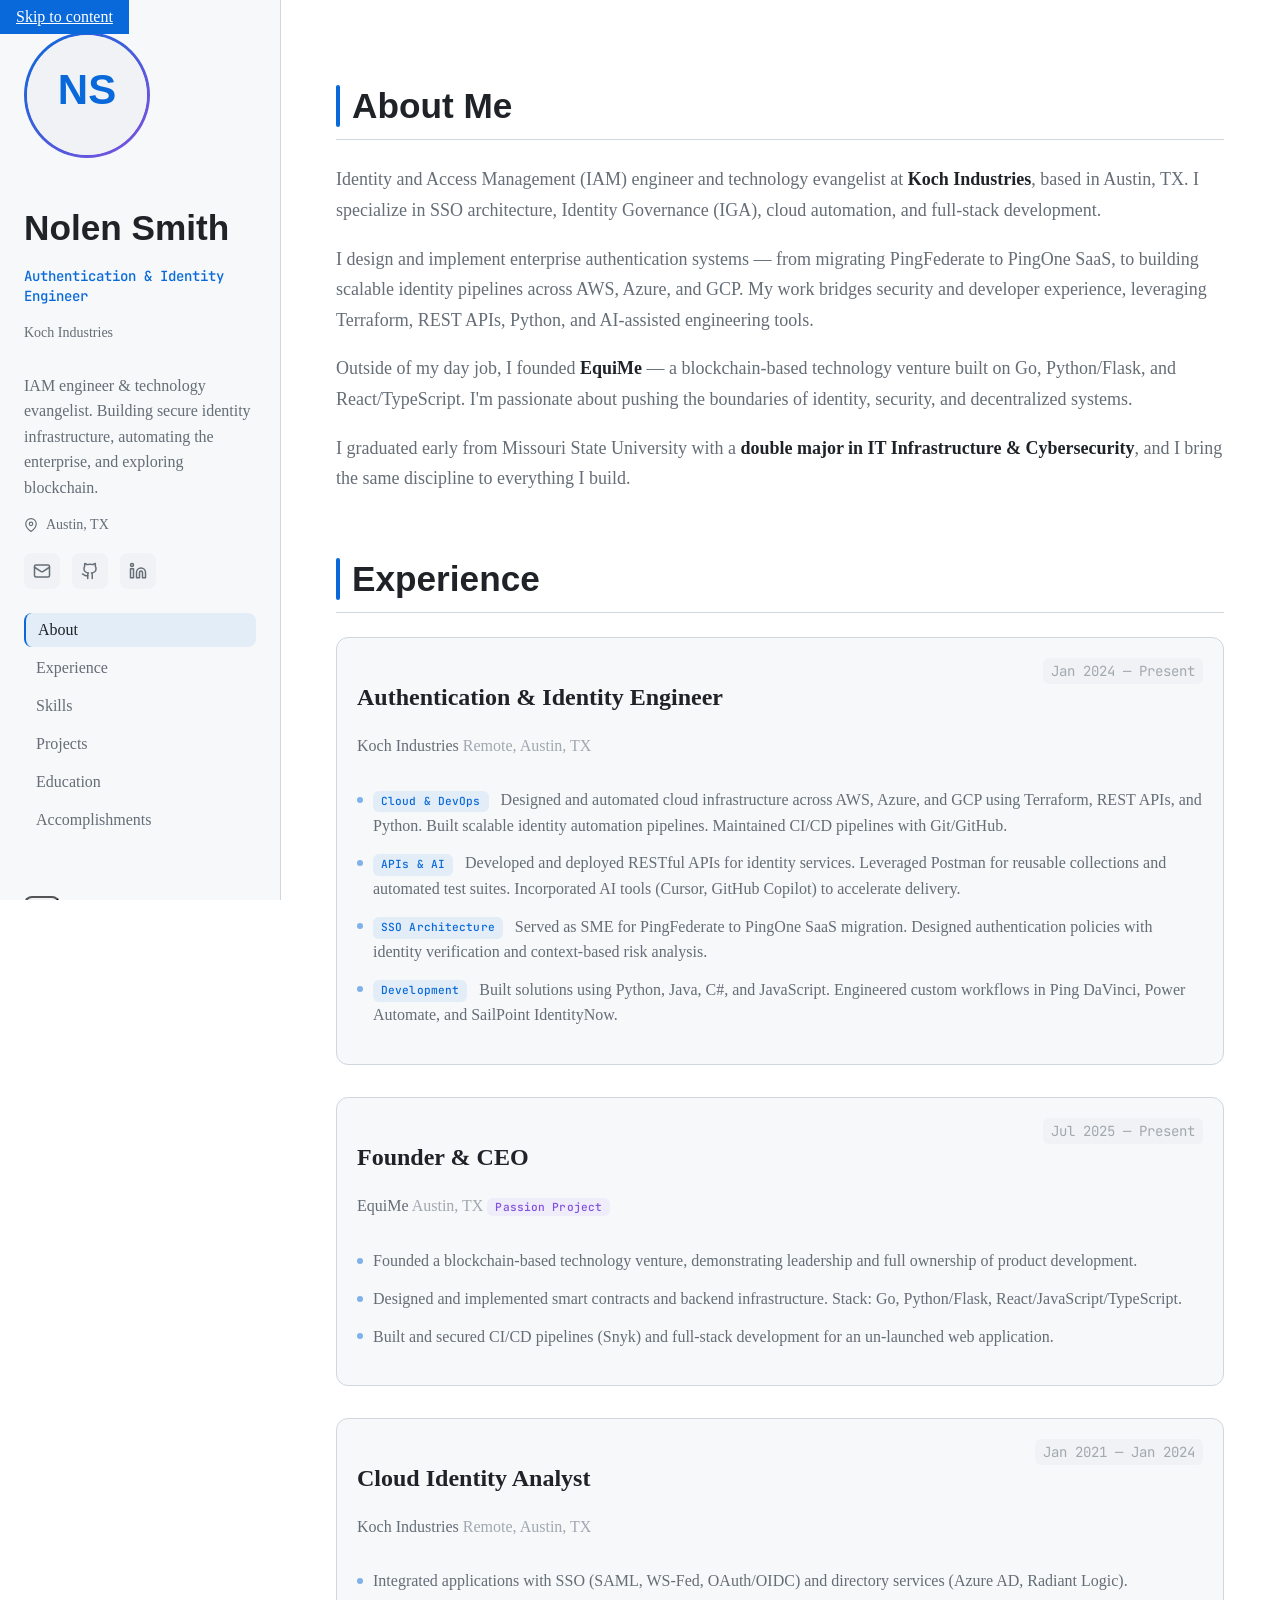
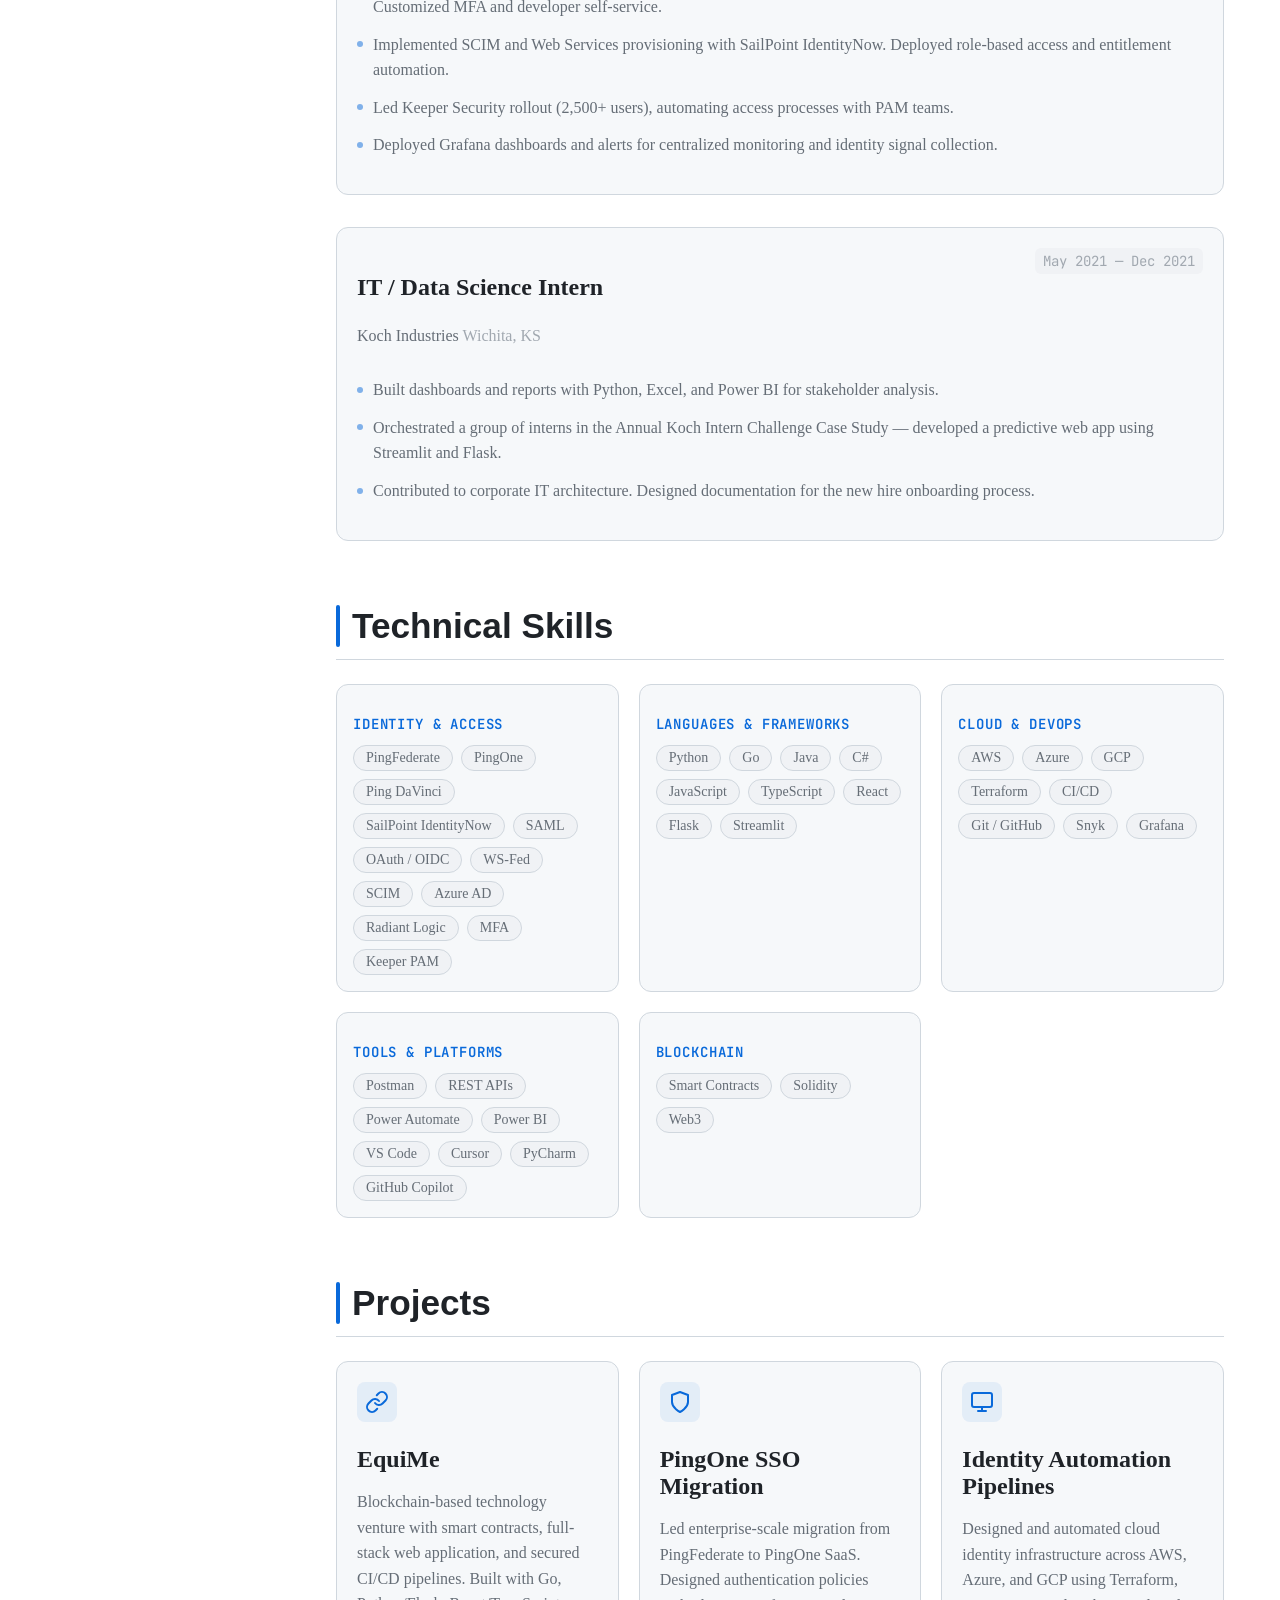
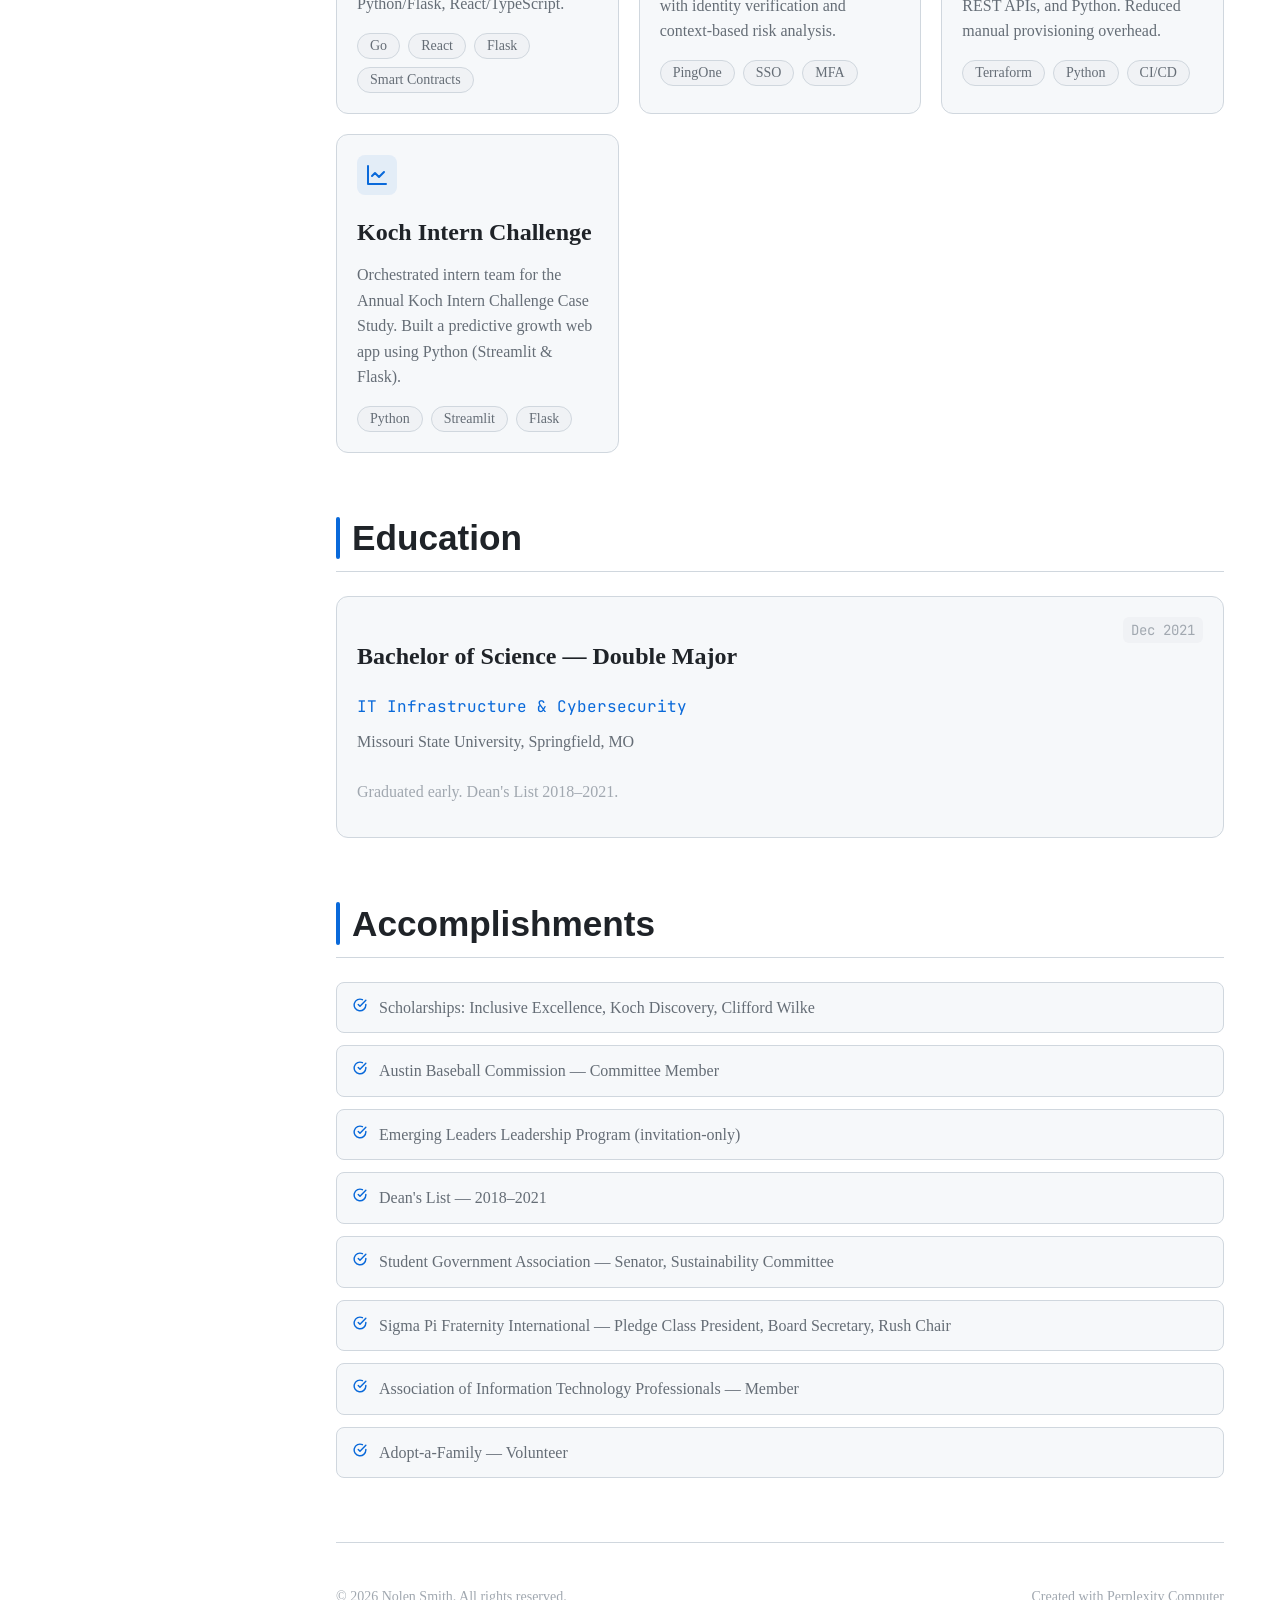
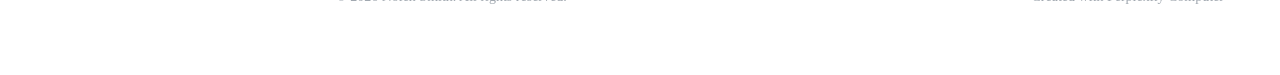
==== index.html @ 2fcc6e00 "Initial commit: personal portfolio site" ====
<!DOCTYPE html>
<html lang="en" data-theme="dark">
<head>
<!--
   ______                            __
  / ____/___  ____ ___  ____  __  __/ /____  _____
 / /   / __ \/ __ `__ \/ __ \/ / / / __/ _ \/ ___/
/ /___/ /_/ / / / / / / /_/ / /_/ / /_/  __/ /
\____/\____/_/ /_/ /_/ .___/\__,_/\__/\___/_/
                    /_/
        Created with Perplexity Computer
        https://www.perplexity.ai/computer
-->
<meta name="generator" content="Perplexity Computer">
<meta name="author" content="Perplexity Computer">
<meta property="og:see_also" content="https://www.perplexity.ai/computer">
<link rel="author" href="https://www.perplexity.ai/computer">

<meta charset="UTF-8">
<meta name="viewport" content="width=device-width, initial-scale=1.0">
<title>Nolen Smith — IAM Engineer & Technology Evangelist</title>
<meta name="description" content="Identity and Access Management engineer at Koch Industries. Expertise in SSO, IGA, cloud automation, and development. Founder of EquiMe.">

<!-- Open Graph -->
<meta property="og:title" content="Nolen Smith — IAM Engineer & Technology Evangelist">
<meta property="og:description" content="Identity and Access Management engineer at Koch Industries. Expertise in SSO, IGA, cloud automation, and development.">
<meta property="og:type" content="website">
<meta property="og:locale" content="en_US">

<!-- Schema.org -->
<script type="application/ld+json">
{
  "@context": "https://schema.org",
  "@type": "Person",
  "name": "Nolen Smith",
  "jobTitle": "Authentication and Identity Engineer",
  "worksFor": {
    "@type": "Organization",
    "name": "Koch Industries"
  },
  "url": "https://github.com/nolen4242",
  "sameAs": [
    "https://www.linkedin.com/in/nolen-ray-smith/",
    "https://github.com/nolen4242"
  ],
  "alumniOf": {
    "@type": "CollegeOrUniversity",
    "name": "Missouri State University"
  },
  "creator": {
    "@type": "SoftwareApplication",
    "name": "Perplexity Computer",
    "url": "https://www.perplexity.ai/computer"
  }
}
</script>

<!-- Fonts -->
<link href="https://api.fontshare.com/v2/css?f[]=general-sans@400,500,600,700&display=swap" rel="stylesheet">
<link rel="preconnect" href="https://fonts.googleapis.com">
<link rel="preconnect" href="https://fonts.gstatic.com" crossorigin>
<link href="https://fonts.googleapis.com/css2?family=JetBrains+Mono:wght@400;500;600&display=swap" rel="stylesheet">

<link rel="stylesheet" href="./base.css">
<link rel="stylesheet" href="./style.css">
</head>
<body>

<!-- Skip Link -->
<a href="#main" class="sr-only" style="position:absolute;top:0;left:0;padding:var(--space-2) var(--space-4);background:var(--color-primary);color:var(--color-text-inverse);z-index:999;">Skip to content</a>

<!-- ===== SIDEBAR ===== -->
<aside class="sidebar" id="sidebar">
  <div class="sidebar-inner">
    <!-- Avatar -->
    <div class="avatar-wrap">
      <div class="avatar-ring">
        <div class="avatar-placeholder">
          <svg viewBox="0 0 80 80" fill="none" xmlns="http://www.w3.org/2000/svg" aria-label="Nolen Smith avatar">
            <rect width="80" height="80" rx="40" fill="var(--color-surface-offset)"/>
            <text x="40" y="46" text-anchor="middle" font-size="28" font-weight="600" font-family="'General Sans', sans-serif" fill="var(--color-primary)">NS</text>
          </svg>
        </div>
      </div>
    </div>

    <h1 class="sidebar-name">Nolen Smith</h1>
    <p class="sidebar-title">Authentication &amp; Identity Engineer</p>
    <p class="sidebar-org">Koch Industries</p>

    <!-- Bio -->
    <p class="sidebar-bio">IAM engineer &amp; technology evangelist. Building secure identity infrastructure, automating the enterprise, and exploring blockchain.</p>

    <!-- Location -->
    <div class="sidebar-meta">
      <span class="meta-item">
        <svg width="14" height="14" viewBox="0 0 24 24" fill="none" stroke="currentColor" stroke-width="2" stroke-linecap="round" stroke-linejoin="round"><path d="M21 10c0 7-9 13-9 13s-9-6-9-13a9 9 0 0 1 18 0z"/><circle cx="12" cy="10" r="3"/></svg>
        Austin, TX
      </span>
    </div>

    <!-- Social Links -->
    <nav class="sidebar-links" aria-label="Social links">
      <a href="mailto:nolen4242@gmail.com" target="_blank" rel="noopener noreferrer" aria-label="Email" class="social-link">
        <svg width="18" height="18" viewBox="0 0 24 24" fill="none" stroke="currentColor" stroke-width="2" stroke-linecap="round" stroke-linejoin="round"><rect width="20" height="16" x="2" y="4" rx="2"/><path d="m22 7-8.97 5.7a1.94 1.94 0 0 1-2.06 0L2 7"/></svg>
      </a>
      <a href="https://github.com/nolen4242" target="_blank" rel="noopener noreferrer" aria-label="GitHub" class="social-link">
        <svg width="18" height="18" viewBox="0 0 24 24" fill="none" stroke="currentColor" stroke-width="2" stroke-linecap="round" stroke-linejoin="round"><path d="M15 22v-4a4.8 4.8 0 0 0-1-3.5c3 0 6-2 6-5.5.08-1.25-.27-2.48-1-3.5.28-1.15.28-2.35 0-3.5 0 0-1 0-3 1.5-2.64-.5-5.36-.5-8 0C6 2 5 2 5 2c-.3 1.15-.3 2.35 0 3.5A5.403 5.403 0 0 0 4 9c0 3.5 3 5.5 6 5.5-.39.49-.68 1.05-.85 1.65-.17.6-.22 1.23-.15 1.85v4"/><path d="M9 18c-4.51 2-5-2-7-2"/></svg>
      </a>
      <a href="https://www.linkedin.com/in/nolen-ray-smith/" target="_blank" rel="noopener noreferrer" aria-label="LinkedIn" class="social-link">
        <svg width="18" height="18" viewBox="0 0 24 24" fill="none" stroke="currentColor" stroke-width="2" stroke-linecap="round" stroke-linejoin="round"><path d="M16 8a6 6 0 0 1 6 6v7h-4v-7a2 2 0 0 0-2-2 2 2 0 0 0-2 2v7h-4v-7a6 6 0 0 1 6-6z"/><rect width="4" height="12" x="2" y="9"/><circle cx="4" cy="4" r="2"/></svg>
      </a>
    </nav>

    <!-- Nav -->
    <nav class="sidebar-nav" aria-label="Page navigation">
      <a href="#about" class="nav-link active">About</a>
      <a href="#experience" class="nav-link">Experience</a>
      <a href="#skills" class="nav-link">Skills</a>
      <a href="#projects" class="nav-link">Projects</a>
      <a href="#education" class="nav-link">Education</a>
      <a href="#accomplishments" class="nav-link">Accomplishments</a>
    </nav>

    <!-- Theme Toggle -->
    <button data-theme-toggle aria-label="Switch to light mode" class="theme-toggle">
      <svg width="18" height="18" viewBox="0 0 24 24" fill="none" stroke="currentColor" stroke-width="2"><circle cx="12" cy="12" r="5"/><path d="M12 1v2M12 21v2M4.22 4.22l1.42 1.42M18.36 18.36l1.42 1.42M1 12h2M21 12h2M4.22 19.78l1.42-1.42M18.36 5.64l1.42-1.42"/></svg>
    </button>
  </div>
</aside>

<!-- Mobile Header -->
<header class="mobile-header" id="mobile-header">
  <button class="menu-btn" id="menu-btn" aria-label="Open menu">
    <svg width="22" height="22" viewBox="0 0 24 24" fill="none" stroke="currentColor" stroke-width="2" stroke-linecap="round"><line x1="3" y1="6" x2="21" y2="6"/><line x1="3" y1="12" x2="21" y2="12"/><line x1="3" y1="18" x2="21" y2="18"/></svg>
  </button>
  <span class="mobile-name">Nolen Smith</span>
  <button data-theme-toggle aria-label="Switch to light mode" class="theme-toggle theme-toggle-mobile">
    <svg width="18" height="18" viewBox="0 0 24 24" fill="none" stroke="currentColor" stroke-width="2"><circle cx="12" cy="12" r="5"/><path d="M12 1v2M12 21v2M4.22 4.22l1.42 1.42M18.36 18.36l1.42 1.42M1 12h2M21 12h2M4.22 19.78l1.42-1.42M18.36 5.64l1.42-1.42"/></svg>
  </button>
</header>

<!-- ===== MAIN CONTENT ===== -->
<main class="main" id="main">

  <!-- ABOUT -->
  <section id="about" class="section">
    <h2 class="section-heading">About Me</h2>
    <div class="about-content">
      <p>Identity and Access Management (IAM) engineer and technology evangelist at <strong>Koch Industries</strong>, based in Austin, TX. I specialize in SSO architecture, Identity Governance (IGA), cloud automation, and full-stack development.</p>
      <p>I design and implement enterprise authentication systems — from migrating PingFederate to PingOne SaaS, to building scalable identity pipelines across AWS, Azure, and GCP. My work bridges security and developer experience, leveraging Terraform, REST APIs, Python, and AI-assisted engineering tools.</p>
      <p>Outside of my day job, I founded <strong>EquiMe</strong> — a blockchain-based technology venture built on Go, Python/Flask, and React/TypeScript. I'm passionate about pushing the boundaries of identity, security, and decentralized systems.</p>
      <p>I graduated early from Missouri State University with a <strong>double major in IT Infrastructure &amp; Cybersecurity</strong>, and I bring the same discipline to everything I build.</p>
    </div>
  </section>

  <!-- EXPERIENCE -->
  <section id="experience" class="section">
    <h2 class="section-heading">Experience</h2>

    <div class="timeline">
      <!-- Koch - Auth Engineer -->
      <article class="timeline-item">
        <div class="timeline-header">
          <div>
            <h3 class="timeline-role">Authentication &amp; Identity Engineer</h3>
            <p class="timeline-company">Koch Industries <span class="timeline-loc">Remote, Austin, TX</span></p>
          </div>
          <span class="timeline-date">Jan 2024 — Present</span>
        </div>
        <ul class="timeline-details" role="list">
          <li><span class="tag">Cloud &amp; DevOps</span> Designed and automated cloud infrastructure across AWS, Azure, and GCP using Terraform, REST APIs, and Python. Built scalable identity automation pipelines. Maintained CI/CD pipelines with Git/GitHub.</li>
          <li><span class="tag">APIs &amp; AI</span> Developed and deployed RESTful APIs for identity services. Leveraged Postman for reusable collections and automated test suites. Incorporated AI tools (Cursor, GitHub Copilot) to accelerate delivery.</li>
          <li><span class="tag">SSO Architecture</span> Served as SME for PingFederate to PingOne SaaS migration. Designed authentication policies with identity verification and context-based risk analysis.</li>
          <li><span class="tag">Development</span> Built solutions using Python, Java, C#, and JavaScript. Engineered custom workflows in Ping DaVinci, Power Automate, and SailPoint IdentityNow.</li>
        </ul>
      </article>

      <!-- EquiMe -->
      <article class="timeline-item">
        <div class="timeline-header">
          <div>
            <h3 class="timeline-role">Founder &amp; CEO</h3>
            <p class="timeline-company">EquiMe <span class="timeline-loc">Austin, TX</span> <span class="tag tag-accent">Passion Project</span></p>
          </div>
          <span class="timeline-date">Jul 2025 — Present</span>
        </div>
        <ul class="timeline-details" role="list">
          <li>Founded a blockchain-based technology venture, demonstrating leadership and full ownership of product development.</li>
          <li>Designed and implemented smart contracts and backend infrastructure. Stack: Go, Python/Flask, React/JavaScript/TypeScript.</li>
          <li>Built and secured CI/CD pipelines (Snyk) and full-stack development for an un-launched web application.</li>
        </ul>
      </article>

      <!-- Koch - Cloud Identity -->
      <article class="timeline-item">
        <div class="timeline-header">
          <div>
            <h3 class="timeline-role">Cloud Identity Analyst</h3>
            <p class="timeline-company">Koch Industries <span class="timeline-loc">Remote, Austin, TX</span></p>
          </div>
          <span class="timeline-date">Jan 2021 — Jan 2024</span>
        </div>
        <ul class="timeline-details" role="list">
          <li>Integrated applications with SSO (SAML, WS-Fed, OAuth/OIDC) and directory services (Azure AD, Radiant Logic). Customized MFA and developer self-service.</li>
          <li>Implemented SCIM and Web Services provisioning with SailPoint IdentityNow. Deployed role-based access and entitlement automation.</li>
          <li>Led Keeper Security rollout (2,500+ users), automating access processes with PAM teams.</li>
          <li>Deployed Grafana dashboards and alerts for centralized monitoring and identity signal collection.</li>
        </ul>
      </article>

      <!-- Koch - Intern -->
      <article class="timeline-item">
        <div class="timeline-header">
          <div>
            <h3 class="timeline-role">IT / Data Science Intern</h3>
            <p class="timeline-company">Koch Industries <span class="timeline-loc">Wichita, KS</span></p>
          </div>
          <span class="timeline-date">May 2021 — Dec 2021</span>
        </div>
        <ul class="timeline-details" role="list">
          <li>Built dashboards and reports with Python, Excel, and Power BI for stakeholder analysis.</li>
          <li>Orchestrated a group of interns in the Annual Koch Intern Challenge Case Study — developed a predictive web app using Streamlit and Flask.</li>
          <li>Contributed to corporate IT architecture. Designed documentation for the new hire onboarding process.</li>
        </ul>
      </article>
    </div>
  </section>

  <!-- SKILLS -->
  <section id="skills" class="section">
    <h2 class="section-heading">Technical Skills</h2>
    <div class="skills-grid">
      <div class="skill-category">
        <h3 class="skill-cat-title">Identity &amp; Access</h3>
        <div class="skill-tags">
          <span class="skill-tag">PingFederate</span>
          <span class="skill-tag">PingOne</span>
          <span class="skill-tag">Ping DaVinci</span>
          <span class="skill-tag">SailPoint IdentityNow</span>
          <span class="skill-tag">SAML</span>
          <span class="skill-tag">OAuth / OIDC</span>
          <span class="skill-tag">WS-Fed</span>
          <span class="skill-tag">SCIM</span>
          <span class="skill-tag">Azure AD</span>
          <span class="skill-tag">Radiant Logic</span>
          <span class="skill-tag">MFA</span>
          <span class="skill-tag">Keeper PAM</span>
        </div>
      </div>
      <div class="skill-category">
        <h3 class="skill-cat-title">Languages &amp; Frameworks</h3>
        <div class="skill-tags">
          <span class="skill-tag">Python</span>
          <span class="skill-tag">Go</span>
          <span class="skill-tag">Java</span>
          <span class="skill-tag">C#</span>
          <span class="skill-tag">JavaScript</span>
          <span class="skill-tag">TypeScript</span>
          <span class="skill-tag">React</span>
          <span class="skill-tag">Flask</span>
          <span class="skill-tag">Streamlit</span>
        </div>
      </div>
      <div class="skill-category">
        <h3 class="skill-cat-title">Cloud &amp; DevOps</h3>
        <div class="skill-tags">
          <span class="skill-tag">AWS</span>
          <span class="skill-tag">Azure</span>
          <span class="skill-tag">GCP</span>
          <span class="skill-tag">Terraform</span>
          <span class="skill-tag">CI/CD</span>
          <span class="skill-tag">Git / GitHub</span>
          <span class="skill-tag">Snyk</span>
          <span class="skill-tag">Grafana</span>
        </div>
      </div>
      <div class="skill-category">
        <h3 class="skill-cat-title">Tools &amp; Platforms</h3>
        <div class="skill-tags">
          <span class="skill-tag">Postman</span>
          <span class="skill-tag">REST APIs</span>
          <span class="skill-tag">Power Automate</span>
          <span class="skill-tag">Power BI</span>
          <span class="skill-tag">VS Code</span>
          <span class="skill-tag">Cursor</span>
          <span class="skill-tag">PyCharm</span>
          <span class="skill-tag">GitHub Copilot</span>
        </div>
      </div>
      <div class="skill-category">
        <h3 class="skill-cat-title">Blockchain</h3>
        <div class="skill-tags">
          <span class="skill-tag">Smart Contracts</span>
          <span class="skill-tag">Solidity</span>
          <span class="skill-tag">Web3</span>
        </div>
      </div>
    </div>
  </section>

  <!-- PROJECTS -->
  <section id="projects" class="section">
    <h2 class="section-heading">Projects</h2>
    <div class="projects-grid">
      <article class="project-card">
        <div class="project-icon">
          <svg width="24" height="24" viewBox="0 0 24 24" fill="none" stroke="currentColor" stroke-width="2" stroke-linecap="round" stroke-linejoin="round"><path d="M10 13a5 5 0 0 0 7.54.54l3-3a5 5 0 0 0-7.07-7.07l-1.72 1.71"/><path d="M14 11a5 5 0 0 0-7.54-.54l-3 3a5 5 0 0 0 7.07 7.07l1.71-1.71"/></svg>
        </div>
        <h3 class="project-name">EquiMe</h3>
        <p class="project-desc">Blockchain-based technology venture with smart contracts, full-stack web application, and secured CI/CD pipelines. Built with Go, Python/Flask, React/TypeScript.</p>
        <div class="project-tags">
          <span class="skill-tag">Go</span>
          <span class="skill-tag">React</span>
          <span class="skill-tag">Flask</span>
          <span class="skill-tag">Smart Contracts</span>
        </div>
      </article>
      <article class="project-card">
        <div class="project-icon">
          <svg width="24" height="24" viewBox="0 0 24 24" fill="none" stroke="currentColor" stroke-width="2" stroke-linecap="round" stroke-linejoin="round"><path d="M12 22s8-4 8-10V5l-8-3-8 3v7c0 6 8 10 8 10"/></svg>
        </div>
        <h3 class="project-name">PingOne SSO Migration</h3>
        <p class="project-desc">Led enterprise-scale migration from PingFederate to PingOne SaaS. Designed authentication policies with identity verification and context-based risk analysis.</p>
        <div class="project-tags">
          <span class="skill-tag">PingOne</span>
          <span class="skill-tag">SSO</span>
          <span class="skill-tag">MFA</span>
        </div>
      </article>
      <article class="project-card">
        <div class="project-icon">
          <svg width="24" height="24" viewBox="0 0 24 24" fill="none" stroke="currentColor" stroke-width="2" stroke-linecap="round" stroke-linejoin="round"><rect width="20" height="14" x="2" y="3" rx="2"/><line x1="8" x2="16" y1="21" y2="21"/><line x1="12" x2="12" y1="17" y2="21"/></svg>
        </div>
        <h3 class="project-name">Identity Automation Pipelines</h3>
        <p class="project-desc">Designed and automated cloud identity infrastructure across AWS, Azure, and GCP using Terraform, REST APIs, and Python. Reduced manual provisioning overhead.</p>
        <div class="project-tags">
          <span class="skill-tag">Terraform</span>
          <span class="skill-tag">Python</span>
          <span class="skill-tag">CI/CD</span>
        </div>
      </article>
      <article class="project-card">
        <div class="project-icon">
          <svg width="24" height="24" viewBox="0 0 24 24" fill="none" stroke="currentColor" stroke-width="2" stroke-linecap="round" stroke-linejoin="round"><path d="M3 3v18h18"/><path d="m19 9-5 5-4-4-3 3"/></svg>
        </div>
        <h3 class="project-name">Koch Intern Challenge</h3>
        <p class="project-desc">Orchestrated intern team for the Annual Koch Intern Challenge Case Study. Built a predictive growth web app using Python (Streamlit &amp; Flask).</p>
        <div class="project-tags">
          <span class="skill-tag">Python</span>
          <span class="skill-tag">Streamlit</span>
          <span class="skill-tag">Flask</span>
        </div>
      </article>
    </div>
  </section>

  <!-- EDUCATION -->
  <section id="education" class="section">
    <h2 class="section-heading">Education</h2>
    <article class="edu-card">
      <div class="edu-header">
        <div>
          <h3 class="edu-degree">Bachelor of Science — Double Major</h3>
          <p class="edu-field">IT Infrastructure &amp; Cybersecurity</p>
          <p class="edu-school">Missouri State University, Springfield, MO</p>
        </div>
        <span class="timeline-date">Dec 2021</span>
      </div>
      <p class="edu-note">Graduated early. Dean's List 2018–2021.</p>
    </article>
  </section>

  <!-- ACCOMPLISHMENTS -->
  <section id="accomplishments" class="section">
    <h2 class="section-heading">Accomplishments</h2>
    <ul class="accomplishment-list" role="list">
      <li>
        <svg width="14" height="14" viewBox="0 0 24 24" fill="none" stroke="var(--color-primary)" stroke-width="2.5" stroke-linecap="round" stroke-linejoin="round"><path d="M22 11.08V12a10 10 0 1 1-5.93-9.14"/><path d="m9 11 3 3L22 4"/></svg>
        <span>Scholarships: Inclusive Excellence, Koch Discovery, Clifford Wilke</span>
      </li>
      <li>
        <svg width="14" height="14" viewBox="0 0 24 24" fill="none" stroke="var(--color-primary)" stroke-width="2.5" stroke-linecap="round" stroke-linejoin="round"><path d="M22 11.08V12a10 10 0 1 1-5.93-9.14"/><path d="m9 11 3 3L22 4"/></svg>
        <span>Austin Baseball Commission — Committee Member</span>
      </li>
      <li>
        <svg width="14" height="14" viewBox="0 0 24 24" fill="none" stroke="var(--color-primary)" stroke-width="2.5" stroke-linecap="round" stroke-linejoin="round"><path d="M22 11.08V12a10 10 0 1 1-5.93-9.14"/><path d="m9 11 3 3L22 4"/></svg>
        <span>Emerging Leaders Leadership Program (invitation-only)</span>
      </li>
      <li>
        <svg width="14" height="14" viewBox="0 0 24 24" fill="none" stroke="var(--color-primary)" stroke-width="2.5" stroke-linecap="round" stroke-linejoin="round"><path d="M22 11.08V12a10 10 0 1 1-5.93-9.14"/><path d="m9 11 3 3L22 4"/></svg>
        <span>Dean's List — 2018–2021</span>
      </li>
      <li>
        <svg width="14" height="14" viewBox="0 0 24 24" fill="none" stroke="var(--color-primary)" stroke-width="2.5" stroke-linecap="round" stroke-linejoin="round"><path d="M22 11.08V12a10 10 0 1 1-5.93-9.14"/><path d="m9 11 3 3L22 4"/></svg>
        <span>Student Government Association — Senator, Sustainability Committee</span>
      </li>
      <li>
        <svg width="14" height="14" viewBox="0 0 24 24" fill="none" stroke="var(--color-primary)" stroke-width="2.5" stroke-linecap="round" stroke-linejoin="round"><path d="M22 11.08V12a10 10 0 1 1-5.93-9.14"/><path d="m9 11 3 3L22 4"/></svg>
        <span>Sigma Pi Fraternity International — Pledge Class President, Board Secretary, Rush Chair</span>
      </li>
      <li>
        <svg width="14" height="14" viewBox="0 0 24 24" fill="none" stroke="var(--color-primary)" stroke-width="2.5" stroke-linecap="round" stroke-linejoin="round"><path d="M22 11.08V12a10 10 0 1 1-5.93-9.14"/><path d="m9 11 3 3L22 4"/></svg>
        <span>Association of Information Technology Professionals — Member</span>
      </li>
      <li>
        <svg width="14" height="14" viewBox="0 0 24 24" fill="none" stroke="var(--color-primary)" stroke-width="2.5" stroke-linecap="round" stroke-linejoin="round"><path d="M22 11.08V12a10 10 0 1 1-5.93-9.14"/><path d="m9 11 3 3L22 4"/></svg>
        <span>Adopt-a-Family — Volunteer</span>
      </li>
    </ul>
  </section>

  <!-- FOOTER -->
  <footer class="footer">
    <p>&copy; 2026 Nolen Smith. All rights reserved.</p>
    <a href="https://www.perplexity.ai/computer" target="_blank" rel="noopener noreferrer" class="footer-attr">Created with Perplexity Computer</a>
  </footer>

</main>

<script src="./app.js" defer></script>
</body>
</html>
---- style.css ----
/* ===== DESIGN TOKENS ===== */
:root {
  /* Type scale */
  --text-xs:   clamp(0.75rem,  0.7rem  + 0.25vw, 0.875rem);
  --text-sm:   clamp(0.875rem, 0.8rem  + 0.35vw, 1rem);
  --text-base: clamp(1rem,     0.95rem + 0.25vw, 1.125rem);
  --text-lg:   clamp(1.125rem, 1rem    + 0.75vw, 1.5rem);
  --text-xl:   clamp(1.5rem,   1.2rem  + 1.25vw, 2.25rem);

  /* Spacing */
  --space-1:  0.25rem;
  --space-2:  0.5rem;
  --space-3:  0.75rem;
  --space-4:  1rem;
  --space-5:  1.25rem;
  --space-6:  1.5rem;
  --space-8:  2rem;
  --space-10: 2.5rem;
  --space-12: 3rem;
  --space-16: 4rem;
  --space-20: 5rem;
  --space-24: 6rem;

  /* Radius */
  --radius-sm: 0.375rem;
  --radius-md: 0.5rem;
  --radius-lg: 0.75rem;
  --radius-xl: 1rem;
  --radius-full: 9999px;

  /* Transition */
  --transition-interactive: 180ms cubic-bezier(0.16, 1, 0.3, 1);

  /* Fonts */
  --font-body: 'General Sans', 'Helvetica Neue', sans-serif;
  --font-mono: 'JetBrains Mono', 'Fira Code', monospace;

  /* Content widths */
  --sidebar-width: 280px;
  --content-narrow: 640px;
  --content-default: 960px;
}

/* ===== DARK MODE (Default) ===== */
:root, [data-theme="dark"] {
  --color-bg:             #0d1117;
  --color-surface:        #161b22;
  --color-surface-2:      #1c2128;
  --color-surface-offset: #21262d;
  --color-border:         #30363d;
  --color-divider:        #21262d;

  --color-text:           #e6edf3;
  --color-text-muted:     #8b949e;
  --color-text-faint:     #484f58;
  --color-text-inverse:   #0d1117;

  --color-primary:        #58a6ff;
  --color-primary-hover:  #79b8ff;
  --color-primary-active: #388bfd;
  --color-primary-subtle: rgba(56, 139, 253, 0.1);

  --color-accent-green:   #3fb950;
  --color-accent-purple:  #bc8cff;
  --color-accent-orange:  #d29922;

  --shadow-sm: 0 1px 2px rgba(0, 0, 0, 0.3);
  --shadow-md: 0 4px 12px rgba(0, 0, 0, 0.4);
  --shadow-lg: 0 12px 32px rgba(0, 0, 0, 0.5);
}

/* ===== LIGHT MODE ===== */
[data-theme="light"] {
  --color-bg:             #ffffff;
  --color-surface:        #f6f8fa;
  --color-surface-2:      #eaeef2;
  --color-surface-offset: #f0f2f5;
  --color-border:         #d0d7de;
  --color-divider:        #d8dee4;

  --color-text:           #1f2328;
  --color-text-muted:     #656d76;
  --color-text-faint:     #a1a8b0;
  --color-text-inverse:   #ffffff;

  --color-primary:        #0969da;
  --color-primary-hover:  #0550ae;
  --color-primary-active: #033d8b;
  --color-primary-subtle: rgba(9, 105, 218, 0.08);

  --color-accent-green:   #1a7f37;
  --color-accent-purple:  #8250df;
  --color-accent-orange:  #9a6700;

  --shadow-sm: 0 1px 2px rgba(31, 35, 40, 0.06);
  --shadow-md: 0 4px 12px rgba(31, 35, 40, 0.1);
  --shadow-lg: 0 12px 32px rgba(31, 35, 40, 0.14);
}

/* System preference fallback */
@media (prefers-color-scheme: light) {
  :root:not([data-theme]) {
    --color-bg:             #ffffff;
    --color-surface:        #f6f8fa;
    --color-surface-2:      #eaeef2;
    --color-surface-offset: #f0f2f5;
    --color-border:         #d0d7de;
    --color-divider:        #d8dee4;
    --color-text:           #1f2328;
    --color-text-muted:     #656d76;
    --color-text-faint:     #a1a8b0;
    --color-text-inverse:   #ffffff;
    --color-primary:        #0969da;
    --color-primary-hover:  #0550ae;
    --color-primary-active: #033d8b;
    --color-primary-subtle: rgba(9, 105, 218, 0.08);
    --color-accent-green:   #1a7f37;
    --color-accent-purple:  #8250df;
    --color-accent-orange:  #9a6700;
    --shadow-sm: 0 1px 2px rgba(31, 35, 40, 0.06);
    --shadow-md: 0 4px 12px rgba(31, 35, 40, 0.1);
    --shadow-lg: 0 12px 32px rgba(31, 35, 40, 0.14);
  }
}

/* ===== LAYOUT ===== */
body {
  display: flex;
  min-height: 100dvh;
}

/* ===== SIDEBAR ===== */
.sidebar {
  position: fixed;
  top: 0;
  left: 0;
  width: var(--sidebar-width);
  height: 100dvh;
  overflow-y: auto;
  border-right: 1px solid var(--color-border);
  background: var(--color-surface);
  z-index: 40;
}

.sidebar-inner {
  padding: var(--space-8) var(--space-6);
  display: flex;
  flex-direction: column;
  min-height: 100%;
}

/* Avatar */
.avatar-wrap {
  margin-bottom: var(--space-5);
}

.avatar-ring {
  width: 120px;
  height: 120px;
  border-radius: var(--radius-full);
  padding: 3px;
  background: linear-gradient(135deg, var(--color-primary), var(--color-accent-purple));
}

.avatar-placeholder {
  width: 100%;
  height: 100%;
  border-radius: var(--radius-full);
  overflow: hidden;
  background: var(--color-surface-offset);
}

.avatar-placeholder svg {
  width: 100%;
  height: 100%;
}

/* Sidebar text */
.sidebar-name {
  font-family: var(--font-body);
  font-size: var(--text-xl);
  font-weight: 700;
  color: var(--color-text);
  line-height: 1.2;
  margin-bottom: var(--space-1);
}

.sidebar-title {
  font-family: var(--font-mono);
  font-size: var(--text-xs);
  color: var(--color-primary);
  font-weight: 500;
  margin-bottom: var(--space-1);
  line-height: 1.4;
}

.sidebar-org {
  font-size: var(--text-xs);
  color: var(--color-text-muted);
  margin-bottom: var(--space-4);
}

.sidebar-bio {
  font-size: var(--text-sm);
  color: var(--color-text-muted);
  line-height: 1.6;
  margin-bottom: var(--space-4);
}

/* Meta */
.sidebar-meta {
  display: flex;
  flex-direction: column;
  gap: var(--space-2);
  margin-bottom: var(--space-5);
}

.meta-item {
  display: flex;
  align-items: center;
  gap: var(--space-2);
  font-size: var(--text-xs);
  color: var(--color-text-muted);
}

.meta-item svg {
  flex-shrink: 0;
  display: inline-block;
}

/* Social links */
.sidebar-links {
  display: flex;
  gap: var(--space-3);
  margin-bottom: var(--space-6);
}

.social-link {
  display: flex;
  align-items: center;
  justify-content: center;
  width: 36px;
  height: 36px;
  border-radius: var(--radius-md);
  color: var(--color-text-muted);
  background: var(--color-surface-offset);
  text-decoration: none;
}

.social-link:hover {
  color: var(--color-primary);
  background: var(--color-primary-subtle);
}

.social-link svg {
  display: inline-block;
}

/* Nav */
.sidebar-nav {
  display: flex;
  flex-direction: column;
  gap: var(--space-1);
  flex: 1;
}

.nav-link {
  display: block;
  padding: var(--space-2) var(--space-3);
  border-radius: var(--radius-md);
  font-size: var(--text-sm);
  font-weight: 500;
  color: var(--color-text-muted);
  text-decoration: none;
  transition: all var(--transition-interactive);
}

.nav-link:hover {
  color: var(--color-text);
  background: var(--color-surface-offset);
}

.nav-link.active {
  color: var(--color-text);
  background: var(--color-primary-subtle);
  border-left: 2px solid var(--color-primary);
}

/* Theme toggle */
.theme-toggle {
  margin-top: var(--space-4);
  display: flex;
  align-items: center;
  justify-content: center;
  width: 36px;
  height: 36px;
  border-radius: var(--radius-md);
  color: var(--color-text-muted);
  background: var(--color-surface-offset);
}

.theme-toggle:hover {
  color: var(--color-text);
  background: var(--color-primary-subtle);
}

.theme-toggle svg {
  display: inline-block;
}

/* ===== MOBILE HEADER ===== */
.mobile-header {
  display: none;
  position: fixed;
  top: 0;
  left: 0;
  right: 0;
  height: 56px;
  background: var(--color-surface);
  border-bottom: 1px solid var(--color-border);
  z-index: 50;
  padding: 0 var(--space-4);
  align-items: center;
  justify-content: space-between;
}

.mobile-name {
  font-weight: 600;
  font-size: var(--text-sm);
  color: var(--color-text);
}

.menu-btn {
  display: flex;
  align-items: center;
  justify-content: center;
  width: 40px;
  height: 40px;
  border-radius: var(--radius-md);
  color: var(--color-text-muted);
}

.menu-btn:hover {
  color: var(--color-text);
  background: var(--color-surface-offset);
}

.menu-btn svg {
  display: inline-block;
}

.theme-toggle-mobile {
  margin-top: 0;
}

/* ===== MAIN ===== */
.main {
  margin-left: var(--sidebar-width);
  flex: 1;
  min-width: 0;
  padding: var(--space-10) var(--space-8);
  max-width: calc(var(--content-default) + var(--space-16));
}

/* ===== SECTIONS ===== */
.section {
  margin-bottom: var(--space-16);
}

.section-heading {
  font-family: var(--font-body);
  font-size: var(--text-xl);
  font-weight: 700;
  color: var(--color-text);
  margin-bottom: var(--space-6);
  padding-bottom: var(--space-3);
  border-bottom: 1px solid var(--color-border);
  display: flex;
  align-items: center;
  gap: var(--space-3);
}

.section-heading::before {
  content: '';
  width: 4px;
  height: 1.2em;
  border-radius: var(--radius-full);
  background: var(--color-primary);
  flex-shrink: 0;
}

/* ===== ABOUT ===== */
.about-content p {
  font-size: var(--text-base);
  color: var(--color-text-muted);
  margin-bottom: var(--space-4);
  line-height: 1.7;
}

.about-content p:last-child {
  margin-bottom: 0;
}

.about-content strong {
  color: var(--color-text);
  font-weight: 600;
}

/* ===== TIMELINE (Experience) ===== */
.timeline {
  display: flex;
  flex-direction: column;
  gap: var(--space-8);
}

.timeline-item {
  padding: var(--space-5);
  background: var(--color-surface);
  border: 1px solid var(--color-border);
  border-radius: var(--radius-lg);
  transition: border-color var(--transition-interactive), box-shadow var(--transition-interactive);
}

.timeline-item:hover {
  border-color: var(--color-primary);
  box-shadow: var(--shadow-sm);
}

.timeline-header {
  display: flex;
  justify-content: space-between;
  align-items: flex-start;
  gap: var(--space-4);
  margin-bottom: var(--space-4);
  flex-wrap: wrap;
}

.timeline-role {
  font-size: var(--text-lg);
  font-weight: 600;
  color: var(--color-text);
  line-height: 1.3;
}

.timeline-company {
  font-size: var(--text-sm);
  color: var(--color-text-muted);
  margin-top: var(--space-1);
}

.timeline-loc {
  color: var(--color-text-faint);
}

.timeline-date {
  font-family: var(--font-mono);
  font-size: var(--text-xs);
  color: var(--color-text-faint);
  white-space: nowrap;
  padding: var(--space-1) var(--space-2);
  background: var(--color-surface-offset);
  border-radius: var(--radius-sm);
  flex-shrink: 0;
}

.timeline-details {
  list-style: none;
  padding: 0;
  display: flex;
  flex-direction: column;
  gap: var(--space-3);
}

.timeline-details li {
  font-size: var(--text-sm);
  color: var(--color-text-muted);
  line-height: 1.6;
  padding-left: var(--space-4);
  position: relative;
}

.timeline-details li::before {
  content: '';
  position: absolute;
  left: 0;
  top: 0.6em;
  width: 6px;
  height: 6px;
  border-radius: var(--radius-full);
  background: var(--color-primary);
  opacity: 0.5;
}

/* Tags */
.tag {
  display: inline-block;
  font-family: var(--font-mono);
  font-size: 0.7rem;
  font-weight: 500;
  padding: 2px 8px;
  border-radius: var(--radius-sm);
  background: var(--color-primary-subtle);
  color: var(--color-primary);
  margin-right: var(--space-2);
  vertical-align: middle;
  letter-spacing: 0.01em;
}

.tag-accent {
  background: rgba(188, 140, 255, 0.1);
  color: var(--color-accent-purple);
}

/* ===== SKILLS ===== */
.skills-grid {
  display: grid;
  grid-template-columns: repeat(auto-fill, minmax(min(280px, 100%), 1fr));
  gap: var(--space-5);
}

.skill-category {
  padding: var(--space-4);
  background: var(--color-surface);
  border: 1px solid var(--color-border);
  border-radius: var(--radius-lg);
}

.skill-cat-title {
  font-family: var(--font-mono);
  font-size: var(--text-xs);
  font-weight: 600;
  color: var(--color-primary);
  text-transform: uppercase;
  letter-spacing: 0.06em;
  margin-bottom: var(--space-3);
}

.skill-tags {
  display: flex;
  flex-wrap: wrap;
  gap: var(--space-2);
}

.skill-tag {
  font-size: var(--text-xs);
  padding: var(--space-1) var(--space-3);
  background: var(--color-surface-offset);
  color: var(--color-text-muted);
  border-radius: var(--radius-full);
  border: 1px solid var(--color-border);
  white-space: nowrap;
  transition: all var(--transition-interactive);
}

.skill-tag:hover {
  color: var(--color-text);
  border-color: var(--color-primary);
  background: var(--color-primary-subtle);
}

/* ===== PROJECTS ===== */
.projects-grid {
  display: grid;
  grid-template-columns: repeat(auto-fill, minmax(min(280px, 100%), 1fr));
  gap: var(--space-5);
}

.project-card {
  padding: var(--space-5);
  background: var(--color-surface);
  border: 1px solid var(--color-border);
  border-radius: var(--radius-lg);
  transition: border-color var(--transition-interactive), box-shadow var(--transition-interactive), transform var(--transition-interactive);
}

.project-card:hover {
  border-color: var(--color-primary);
  box-shadow: var(--shadow-md);
  transform: translateY(-2px);
}

.project-icon {
  width: 40px;
  height: 40px;
  display: flex;
  align-items: center;
  justify-content: center;
  border-radius: var(--radius-md);
  background: var(--color-primary-subtle);
  color: var(--color-primary);
  margin-bottom: var(--space-4);
}

.project-icon svg {
  display: inline-block;
}

.project-name {
  font-size: var(--text-lg);
  font-weight: 600;
  color: var(--color-text);
  margin-bottom: var(--space-2);
}

.project-desc {
  font-size: var(--text-sm);
  color: var(--color-text-muted);
  line-height: 1.6;
  margin-bottom: var(--space-4);
}

.project-tags {
  display: flex;
  flex-wrap: wrap;
  gap: var(--space-2);
}

/* ===== EDUCATION ===== */
.edu-card {
  padding: var(--space-5);
  background: var(--color-surface);
  border: 1px solid var(--color-border);
  border-radius: var(--radius-lg);
}

.edu-header {
  display: flex;
  justify-content: space-between;
  align-items: flex-start;
  gap: var(--space-4);
  margin-bottom: var(--space-3);
  flex-wrap: wrap;
}

.edu-degree {
  font-size: var(--text-lg);
  font-weight: 600;
  color: var(--color-text);
  line-height: 1.3;
}

.edu-field {
  font-family: var(--font-mono);
  font-size: var(--text-sm);
  color: var(--color-primary);
  margin-top: var(--space-1);
}

.edu-school {
  font-size: var(--text-sm);
  color: var(--color-text-muted);
  margin-top: var(--space-1);
}

.edu-note {
  font-size: var(--text-sm);
  color: var(--color-text-faint);
}

/* ===== ACCOMPLISHMENTS ===== */
.accomplishment-list {
  list-style: none;
  padding: 0;
  display: flex;
  flex-direction: column;
  gap: var(--space-3);
}

.accomplishment-list li {
  display: flex;
  align-items: flex-start;
  gap: var(--space-3);
  font-size: var(--text-sm);
  color: var(--color-text-muted);
  line-height: 1.6;
  padding: var(--space-3) var(--space-4);
  background: var(--color-surface);
  border-radius: var(--radius-md);
  border: 1px solid var(--color-border);
}

.accomplishment-list li svg {
  flex-shrink: 0;
  margin-top: 3px;
  display: inline-block;
}

/* ===== FOOTER ===== */
.footer {
  padding-top: var(--space-8);
  border-top: 1px solid var(--color-border);
  display: flex;
  justify-content: space-between;
  align-items: center;
  gap: var(--space-4);
  flex-wrap: wrap;
}

.footer p {
  font-size: var(--text-xs);
  color: var(--color-text-faint);
}

.footer-attr {
  font-size: var(--text-xs);
  color: var(--color-text-faint);
  text-decoration: none;
}

.footer-attr:hover {
  color: var(--color-text-muted);
}

/* ===== SCROLL REVEAL ===== */
.reveal {
  opacity: 0;
  transform: translateY(16px);
  transition: opacity 0.5s cubic-bezier(0.16, 1, 0.3, 1),
              transform 0.5s cubic-bezier(0.16, 1, 0.3, 1);
}

.reveal.visible {
  opacity: 1;
  transform: translateY(0);
}

/* ===== MOBILE OVERLAY ===== */
.sidebar-overlay {
  display: none;
  position: fixed;
  inset: 0;
  background: rgba(0, 0, 0, 0.5);
  z-index: 35;
}

.sidebar-overlay.active {
  display: block;
}

/* ===== RESPONSIVE ===== */
@media (max-width: 768px) {
  .sidebar {
    transform: translateX(-100%);
    transition: transform 0.3s cubic-bezier(0.16, 1, 0.3, 1);
    z-index: 45;
  }

  .sidebar.open {
    transform: translateX(0);
  }

  .mobile-header {
    display: flex;
  }

  .main {
    margin-left: 0;
    padding: calc(56px + var(--space-6)) var(--space-4) var(--space-8);
    max-width: 100%;
  }

  .timeline-header {
    flex-direction: column;
    gap: var(--space-2);
  }

  .edu-header {
    flex-direction: column;
    gap: var(--space-2);
  }

  .section-heading {
    font-size: var(--text-lg);
  }

  .footer {
    flex-direction: column;
    align-items: flex-start;
  }

  .skills-grid,
  .projects-grid {
    grid-template-columns: 1fr;
  }
}

@media (min-width: 769px) {
  .theme-toggle-mobile {
    display: none;
  }
}

@media (min-width: 1200px) {
  .main {
    padding: var(--space-12) var(--space-12);
  }
}
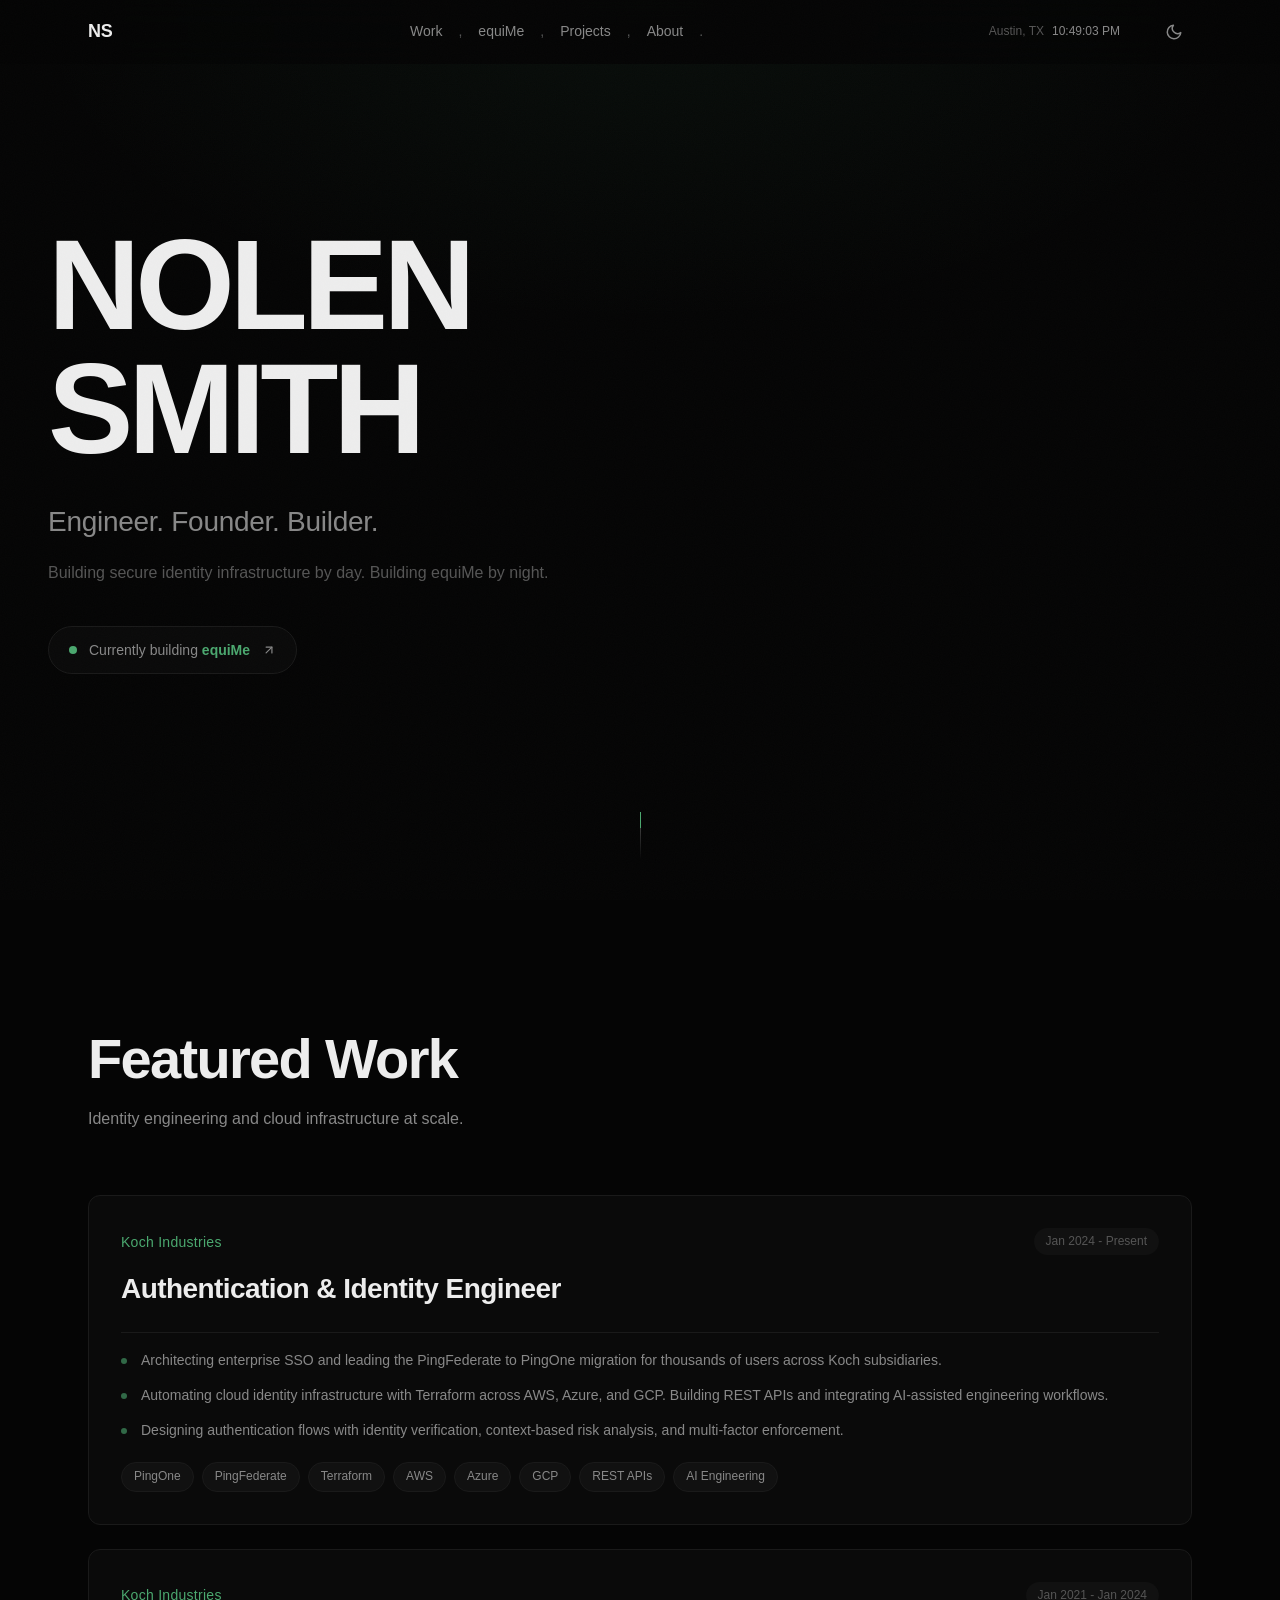
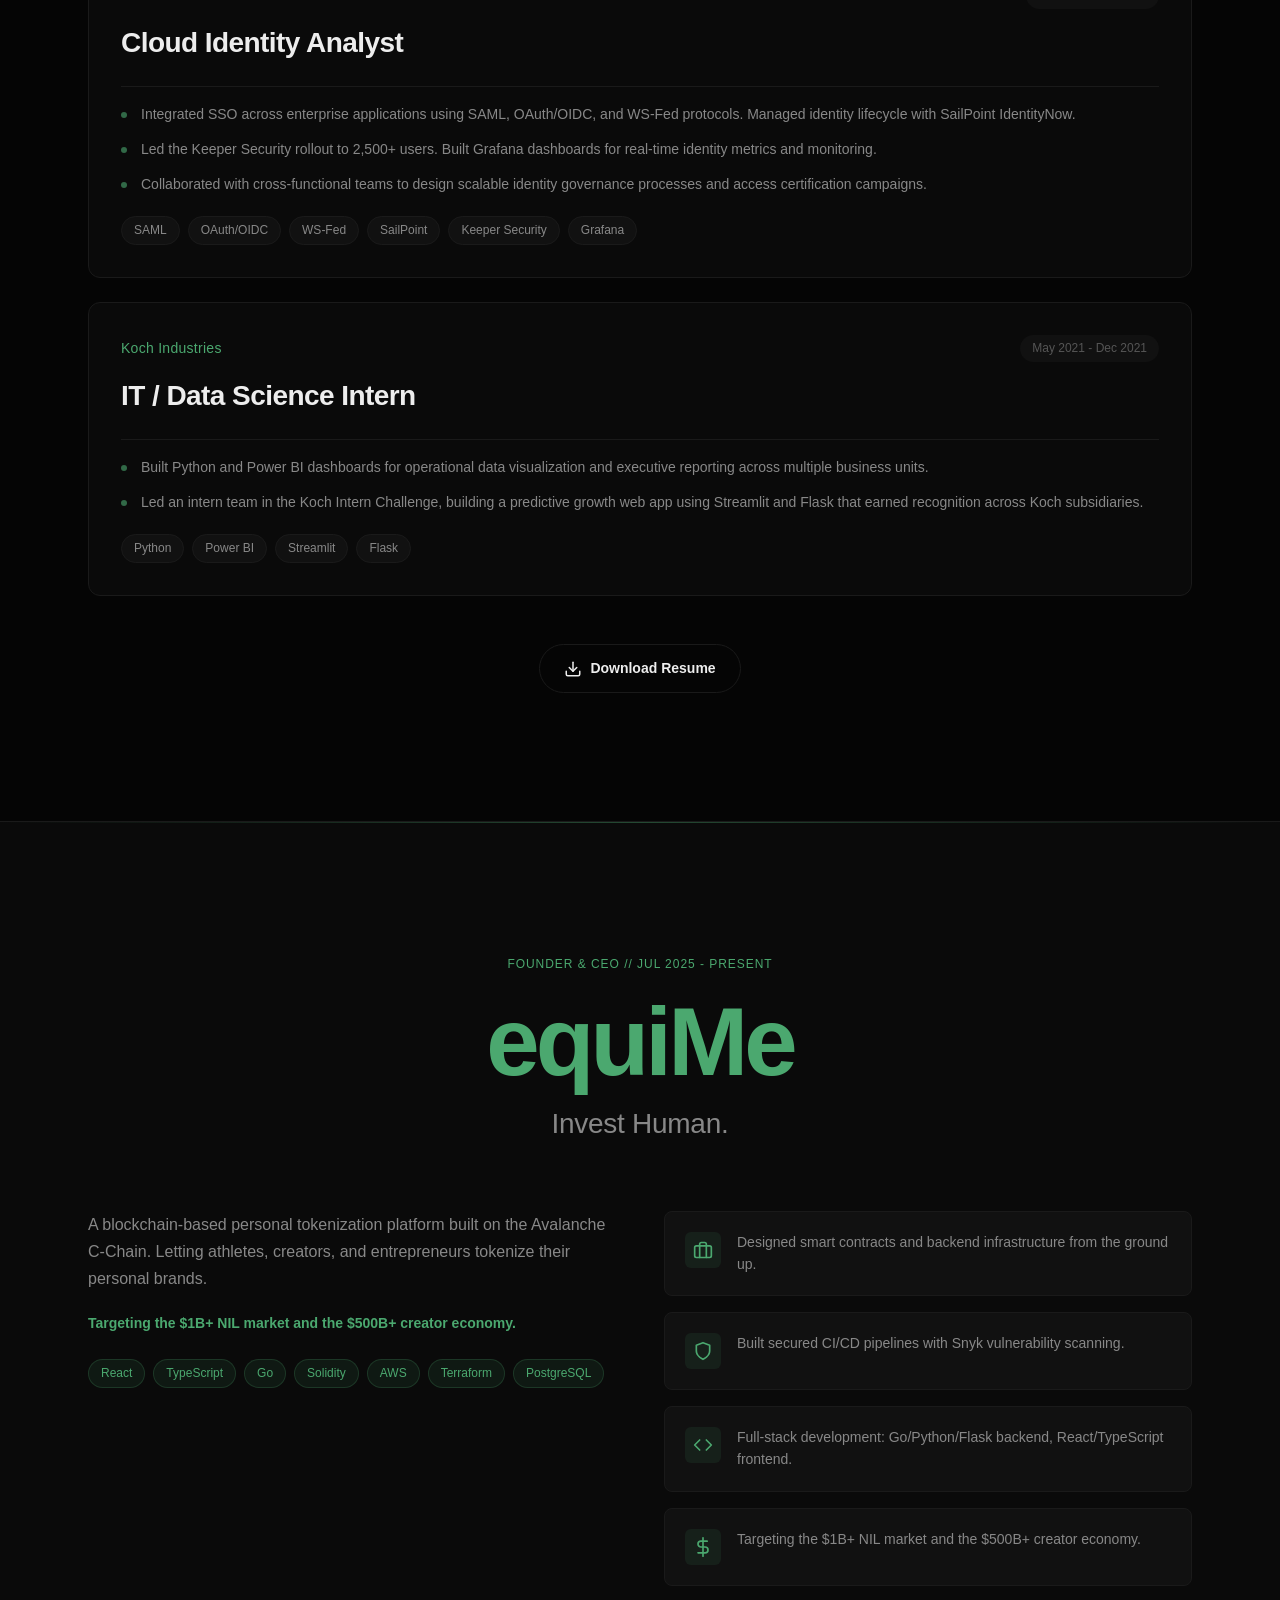
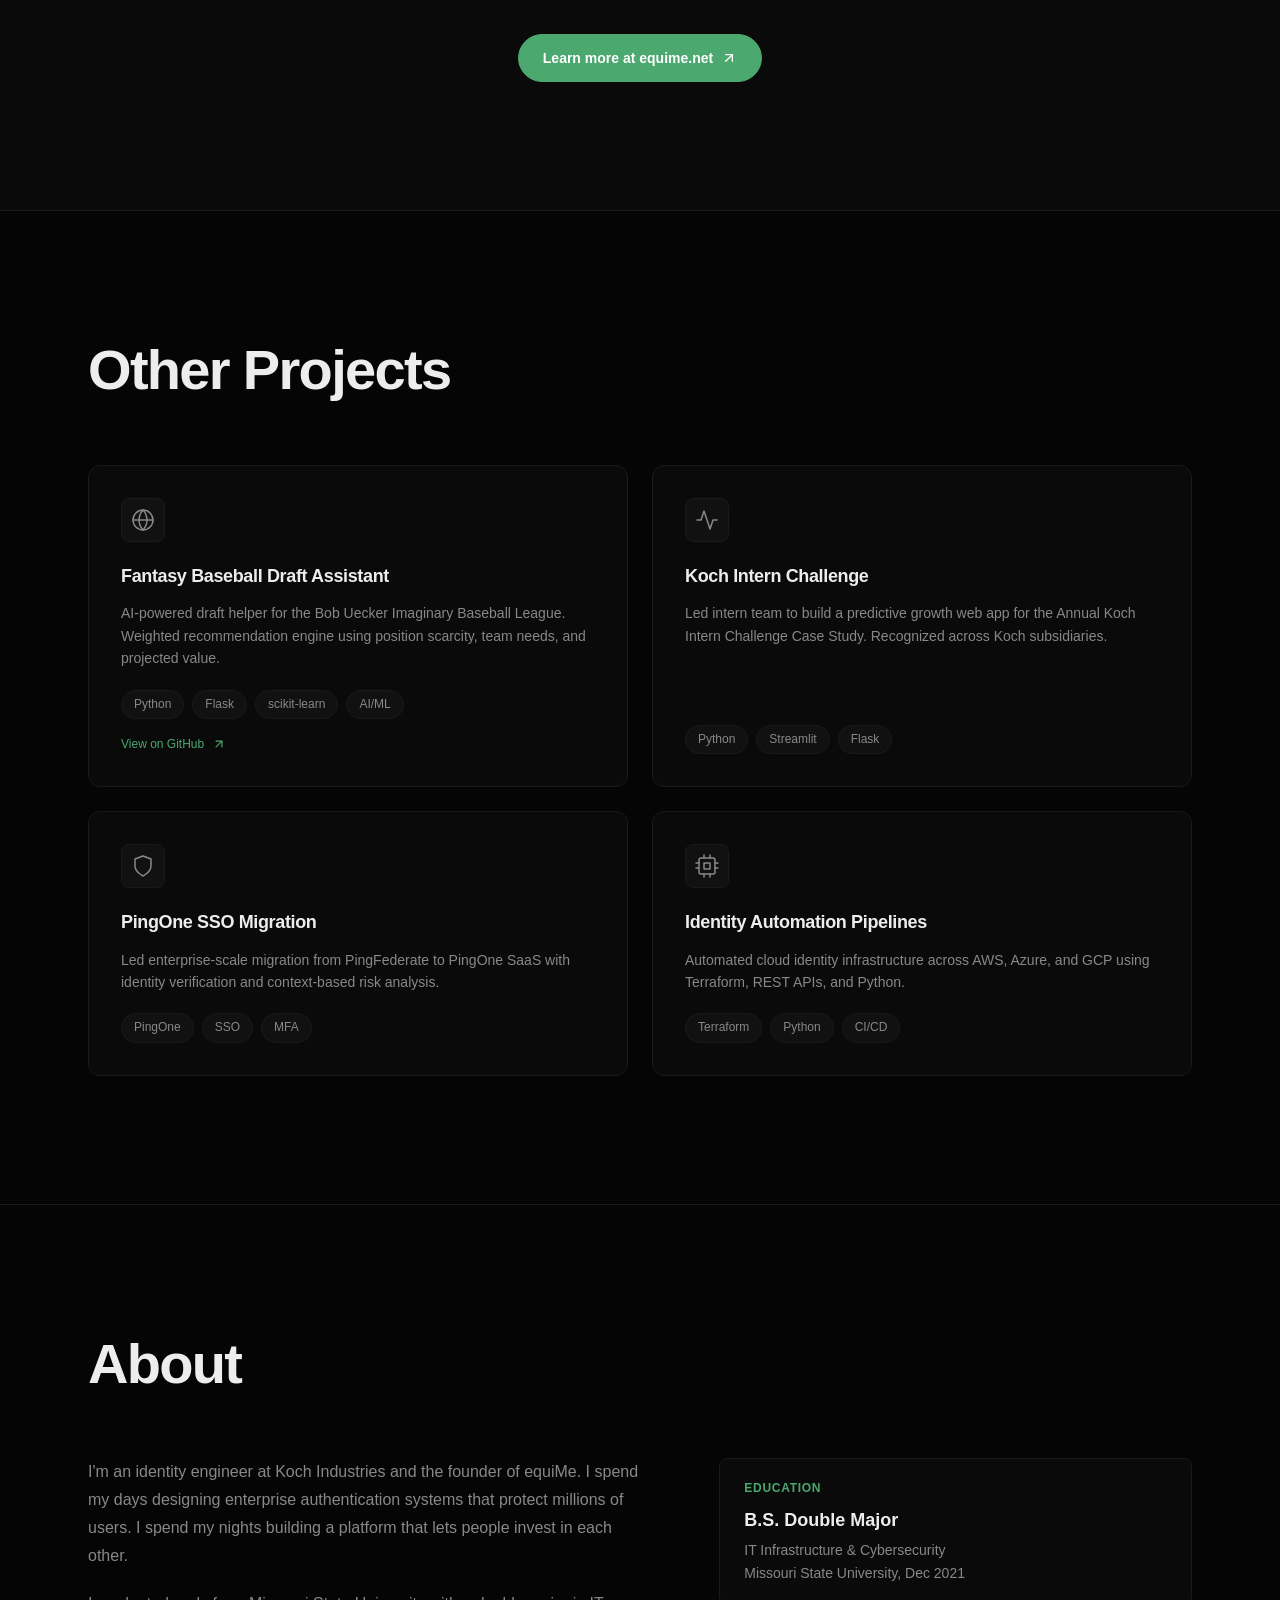
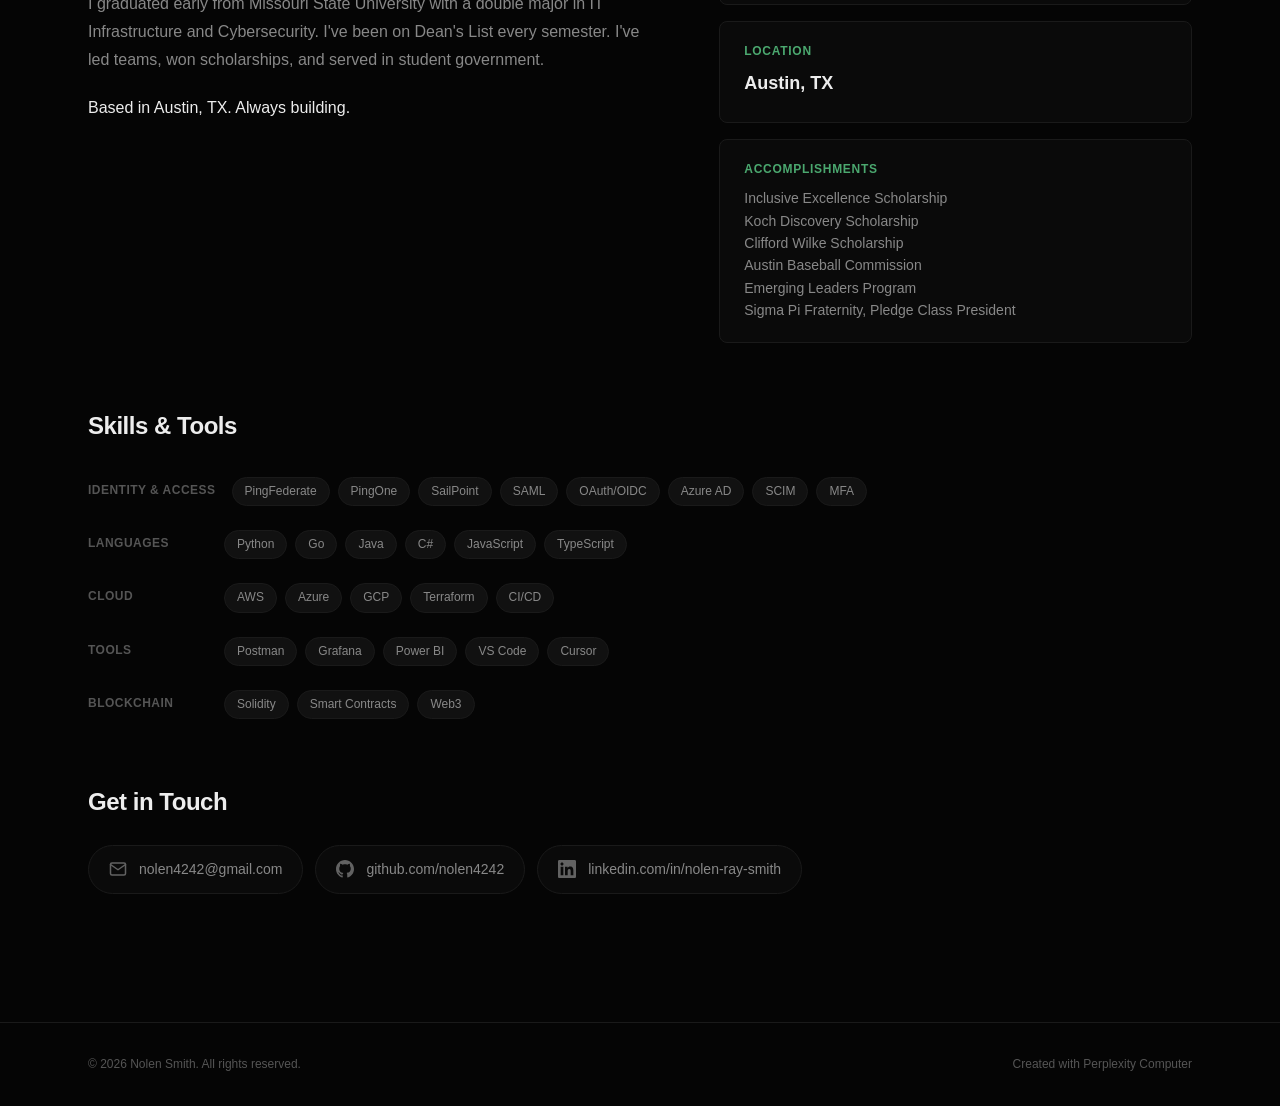
==== commit 98df73c5: "Complete portfolio redesign: premium dark aesthetic, Stripe/Vercel-level design - Giant hero with st" ====
--- a/index.html
+++ b/index.html
@@ -18,34 +18,54 @@
 
 <meta charset="UTF-8">
 <meta name="viewport" content="width=device-width, initial-scale=1.0">
-<title>Nolen Smith — IAM Engineer & Technology Evangelist</title>
-<meta name="description" content="Identity and Access Management engineer at Koch Industries. Expertise in SSO, IGA, cloud automation, and development. Founder of EquiMe.">
+<title>Nolen Smith | Engineer. Founder. Builder.</title>
+<meta name="description" content="Nolen Smith is an Authentication & Identity Engineer at Koch Industries and the Founder & CEO of equiMe. Building secure identity infrastructure and blockchain-based personal tokenization.">
+<meta name="keywords" content="Nolen Smith, identity engineer, equiMe, Koch Industries, authentication, SSO, blockchain, Avalanche">
 
 <!-- Open Graph -->
-<meta property="og:title" content="Nolen Smith — IAM Engineer & Technology Evangelist">
-<meta property="og:description" content="Identity and Access Management engineer at Koch Industries. Expertise in SSO, IGA, cloud automation, and development.">
 <meta property="og:type" content="website">
-<meta property="og:locale" content="en_US">
-
-<!-- Schema.org -->
+<meta property="og:title" content="Nolen Smith | Engineer. Founder. Builder.">
+<meta property="og:description" content="Authentication & Identity Engineer at Koch Industries. Founder & CEO of equiMe. Building secure identity infrastructure by day. Building a personal tokenization platform by night.">
+<meta property="og:url" content="https://nolensmith.com">
+<meta property="og:site_name" content="Nolen Smith">
+
+<!-- Twitter Card -->
+<meta name="twitter:card" content="summary_large_image">
+<meta name="twitter:title" content="Nolen Smith | Engineer. Founder. Builder.">
+<meta name="twitter:description" content="Authentication & Identity Engineer at Koch Industries. Founder & CEO of equiMe.">
+
+<!-- Fonts -->
+<link href="https://api.fontshare.com/v2/css?f[]=clash-display@400,500,600,700&f[]=satoshi@300,400,500,700&display=swap" rel="stylesheet">
+
+<!-- Styles -->
+<link rel="stylesheet" href="style.css">
+
+<!-- Schema.org Person -->
 <script type="application/ld+json">
 {
   "@context": "https://schema.org",
   "@type": "Person",
   "name": "Nolen Smith",
-  "jobTitle": "Authentication and Identity Engineer",
+  "jobTitle": "Authentication & Identity Engineer",
   "worksFor": {
     "@type": "Organization",
     "name": "Koch Industries"
   },
-  "url": "https://github.com/nolen4242",
-  "sameAs": [
-    "https://www.linkedin.com/in/nolen-ray-smith/",
-    "https://github.com/nolen4242"
-  ],
   "alumniOf": {
     "@type": "CollegeOrUniversity",
     "name": "Missouri State University"
+  },
+  "knowsAbout": ["Identity & Access Management", "SSO", "Cloud Infrastructure", "Blockchain", "Web Development"],
+  "url": "https://nolensmith.com",
+  "sameAs": [
+    "https://github.com/nolen4242",
+    "https://www.linkedin.com/in/nolen-ray-smith"
+  ],
+  "email": "nolen4242@gmail.com",
+  "address": {
+    "@type": "PostalAddress",
+    "addressLocality": "Austin",
+    "addressRegion": "TX"
   },
   "creator": {
     "@type": "SoftwareApplication",
@@ -54,370 +74,445 @@
   }
 }
 </script>
-
-<!-- Fonts -->
-<link href="https://api.fontshare.com/v2/css?f[]=general-sans@400,500,600,700&display=swap" rel="stylesheet">
-<link rel="preconnect" href="https://fonts.googleapis.com">
-<link rel="preconnect" href="https://fonts.gstatic.com" crossorigin>
-<link href="https://fonts.googleapis.com/css2?family=JetBrains+Mono:wght@400;500;600&display=swap" rel="stylesheet">
-
-<link rel="stylesheet" href="./base.css">
-<link rel="stylesheet" href="./style.css">
 </head>
 <body>
 
-<!-- Skip Link -->
-<a href="#main" class="sr-only" style="position:absolute;top:0;left:0;padding:var(--space-2) var(--space-4);background:var(--color-primary);color:var(--color-text-inverse);z-index:999;">Skip to content</a>
-
-<!-- ===== SIDEBAR ===== -->
-<aside class="sidebar" id="sidebar">
-  <div class="sidebar-inner">
-    <!-- Avatar -->
-    <div class="avatar-wrap">
-      <div class="avatar-ring">
-        <div class="avatar-placeholder">
-          <svg viewBox="0 0 80 80" fill="none" xmlns="http://www.w3.org/2000/svg" aria-label="Nolen Smith avatar">
-            <rect width="80" height="80" rx="40" fill="var(--color-surface-offset)"/>
-            <text x="40" y="46" text-anchor="middle" font-size="28" font-weight="600" font-family="'General Sans', sans-serif" fill="var(--color-primary)">NS</text>
-          </svg>
-        </div>
-      </div>
-    </div>
-
-    <h1 class="sidebar-name">Nolen Smith</h1>
-    <p class="sidebar-title">Authentication &amp; Identity Engineer</p>
-    <p class="sidebar-org">Koch Industries</p>
-
-    <!-- Bio -->
-    <p class="sidebar-bio">IAM engineer &amp; technology evangelist. Building secure identity infrastructure, automating the enterprise, and exploring blockchain.</p>
-
-    <!-- Location -->
-    <div class="sidebar-meta">
-      <span class="meta-item">
-        <svg width="14" height="14" viewBox="0 0 24 24" fill="none" stroke="currentColor" stroke-width="2" stroke-linecap="round" stroke-linejoin="round"><path d="M21 10c0 7-9 13-9 13s-9-6-9-13a9 9 0 0 1 18 0z"/><circle cx="12" cy="10" r="3"/></svg>
-        Austin, TX
-      </span>
-    </div>
-
-    <!-- Social Links -->
-    <nav class="sidebar-links" aria-label="Social links">
-      <a href="mailto:nolen4242@gmail.com" target="_blank" rel="noopener noreferrer" aria-label="Email" class="social-link">
-        <svg width="18" height="18" viewBox="0 0 24 24" fill="none" stroke="currentColor" stroke-width="2" stroke-linecap="round" stroke-linejoin="round"><rect width="20" height="16" x="2" y="4" rx="2"/><path d="m22 7-8.97 5.7a1.94 1.94 0 0 1-2.06 0L2 7"/></svg>
+<!-- ============================================ -->
+<!-- NAVBAR                                       -->
+<!-- ============================================ -->
+<nav class="navbar" id="navbar">
+  <div class="nav-inner">
+    <a href="#hero" class="nav-logo">NS</a>
+    <div class="nav-links">
+      <a href="#work" class="nav-link">Work</a><span class="nav-comma">,</span>
+      <a href="#equime" class="nav-link">equiMe</a><span class="nav-comma">,</span>
+      <a href="#projects" class="nav-link">Projects</a><span class="nav-comma">,</span>
+      <a href="#about" class="nav-link">About</a><span class="nav-period">.</span>
+    </div>
+    <div class="nav-right">
+      <div class="nav-clock" id="navClock" title="Austin, TX local time">
+        <span class="clock-label">Austin, TX</span>
+        <span class="clock-time" id="clockTime">--:--:-- --</span>
+      </div>
+      <button class="theme-toggle" id="themeToggle" aria-label="Toggle light/dark mode">
+        <svg class="theme-icon sun" viewBox="0 0 24 24" fill="none" stroke="currentColor" stroke-width="2" stroke-linecap="round" stroke-linejoin="round"><circle cx="12" cy="12" r="5"/><line x1="12" y1="1" x2="12" y2="3"/><line x1="12" y1="21" x2="12" y2="23"/><line x1="4.22" y1="4.22" x2="5.64" y2="5.64"/><line x1="18.36" y1="18.36" x2="19.78" y2="19.78"/><line x1="1" y1="12" x2="3" y2="12"/><line x1="21" y1="12" x2="23" y2="12"/><line x1="4.22" y1="19.78" x2="5.64" y2="18.36"/><line x1="18.36" y1="5.64" x2="19.78" y2="4.22"/></svg>
+        <svg class="theme-icon moon" viewBox="0 0 24 24" fill="none" stroke="currentColor" stroke-width="2" stroke-linecap="round" stroke-linejoin="round"><path d="M21 12.79A9 9 0 1 1 11.21 3 7 7 0 0 0 21 12.79z"/></svg>
+      </button>
+      <button class="mobile-menu-btn" id="mobileMenuBtn" aria-label="Toggle menu">
+        <span></span><span></span><span></span>
+      </button>
+    </div>
+  </div>
+  <!-- Mobile menu -->
+  <div class="mobile-menu" id="mobileMenu">
+    <a href="#work" class="mobile-link">Work</a>
+    <a href="#equime" class="mobile-link">equiMe</a>
+    <a href="#projects" class="mobile-link">Projects</a>
+    <a href="#about" class="mobile-link">About</a>
+  </div>
+</nav>
+
+<!-- ============================================ -->
+<!-- HERO                                         -->
+<!-- ============================================ -->
+<section class="hero" id="hero">
+  <div class="hero-inner">
+    <div class="hero-content">
+      <h1 class="hero-name" id="heroName" aria-label="Nolen Smith">
+        <span class="hero-name-line">
+          <span class="letter" style="--i:0">N</span><span class="letter" style="--i:1">O</span><span class="letter" style="--i:2">L</span><span class="letter" style="--i:3">E</span><span class="letter" style="--i:4">N</span>
+        </span>
+        <span class="hero-name-line">
+          <span class="letter" style="--i:5">S</span><span class="letter" style="--i:6">M</span><span class="letter" style="--i:7">I</span><span class="letter" style="--i:8">T</span><span class="letter" style="--i:9">H</span>
+        </span>
+      </h1>
+      <p class="hero-subtitle anim-fade" style="--delay: 0.8s">Engineer. Founder. Builder.</p>
+      <p class="hero-tagline anim-fade" style="--delay: 1.0s">Building secure identity infrastructure by day. Building equiMe by night.</p>
+    </div>
+    <a href="https://equime.net" target="_blank" rel="noopener noreferrer" class="hero-badge anim-fade" style="--delay: 1.2s">
+      <span class="badge-pulse"></span>
+      <span class="badge-text">Currently building <strong>equiMe</strong></span>
+      <svg width="14" height="14" viewBox="0 0 24 24" fill="none" stroke="currentColor" stroke-width="2" stroke-linecap="round" stroke-linejoin="round"><line x1="7" y1="17" x2="17" y2="7"/><polyline points="7 7 17 7 17 17"/></svg>
+    </a>
+  </div>
+  <div class="hero-scroll-indicator anim-fade" style="--delay: 1.5s">
+    <div class="scroll-line"></div>
+  </div>
+</section>
+
+<!-- ============================================ -->
+<!-- FEATURED WORK                                -->
+<!-- ============================================ -->
+<section class="section" id="work">
+  <div class="container">
+    <div class="section-header">
+      <h2 class="section-title reveal">Featured Work</h2>
+      <p class="section-subtitle reveal">Identity engineering and cloud infrastructure at scale.</p>
+    </div>
+
+    <div class="work-timeline">
+      <!-- Role 1 -->
+      <div class="work-card reveal">
+        <div class="work-card-header">
+          <div class="work-meta">
+            <span class="work-company">Koch Industries</span>
+            <span class="work-date">Jan 2024 - Present</span>
+          </div>
+          <h3 class="work-title">Authentication & Identity Engineer</h3>
+        </div>
+        <div class="work-card-body">
+          <ul class="work-bullets">
+            <li>Architecting enterprise SSO and leading the PingFederate to PingOne migration for thousands of users across Koch subsidiaries.</li>
+            <li>Automating cloud identity infrastructure with Terraform across AWS, Azure, and GCP. Building REST APIs and integrating AI-assisted engineering workflows.</li>
+            <li>Designing authentication flows with identity verification, context-based risk analysis, and multi-factor enforcement.</li>
+          </ul>
+          <div class="tech-tags">
+            <span class="tag">PingOne</span>
+            <span class="tag">PingFederate</span>
+            <span class="tag">Terraform</span>
+            <span class="tag">AWS</span>
+            <span class="tag">Azure</span>
+            <span class="tag">GCP</span>
+            <span class="tag">REST APIs</span>
+            <span class="tag">AI Engineering</span>
+          </div>
+        </div>
+      </div>
+
+      <!-- Role 2 -->
+      <div class="work-card reveal">
+        <div class="work-card-header">
+          <div class="work-meta">
+            <span class="work-company">Koch Industries</span>
+            <span class="work-date">Jan 2021 - Jan 2024</span>
+          </div>
+          <h3 class="work-title">Cloud Identity Analyst</h3>
+        </div>
+        <div class="work-card-body">
+          <ul class="work-bullets">
+            <li>Integrated SSO across enterprise applications using SAML, OAuth/OIDC, and WS-Fed protocols. Managed identity lifecycle with SailPoint IdentityNow.</li>
+            <li>Led the Keeper Security rollout to 2,500+ users. Built Grafana dashboards for real-time identity metrics and monitoring.</li>
+            <li>Collaborated with cross-functional teams to design scalable identity governance processes and access certification campaigns.</li>
+          </ul>
+          <div class="tech-tags">
+            <span class="tag">SAML</span>
+            <span class="tag">OAuth/OIDC</span>
+            <span class="tag">WS-Fed</span>
+            <span class="tag">SailPoint</span>
+            <span class="tag">Keeper Security</span>
+            <span class="tag">Grafana</span>
+          </div>
+        </div>
+      </div>
+
+      <!-- Role 3 -->
+      <div class="work-card reveal">
+        <div class="work-card-header">
+          <div class="work-meta">
+            <span class="work-company">Koch Industries</span>
+            <span class="work-date">May 2021 - Dec 2021</span>
+          </div>
+          <h3 class="work-title">IT / Data Science Intern</h3>
+        </div>
+        <div class="work-card-body">
+          <ul class="work-bullets">
+            <li>Built Python and Power BI dashboards for operational data visualization and executive reporting across multiple business units.</li>
+            <li>Led an intern team in the Koch Intern Challenge, building a predictive growth web app using Streamlit and Flask that earned recognition across Koch subsidiaries.</li>
+          </ul>
+          <div class="tech-tags">
+            <span class="tag">Python</span>
+            <span class="tag">Power BI</span>
+            <span class="tag">Streamlit</span>
+            <span class="tag">Flask</span>
+          </div>
+        </div>
+      </div>
+    </div>
+
+    <div class="work-cta reveal">
+      <a href="assets/Nolen_Smith_Resume.pdf" class="btn btn-outline" target="_blank" rel="noopener noreferrer">
+        <svg width="18" height="18" viewBox="0 0 24 24" fill="none" stroke="currentColor" stroke-width="2" stroke-linecap="round" stroke-linejoin="round"><path d="M21 15v4a2 2 0 0 1-2 2H5a2 2 0 0 1-2-2v-4"/><polyline points="7 10 12 15 17 10"/><line x1="12" y1="15" x2="12" y2="3"/></svg>
+        Download Resume
       </a>
-      <a href="https://github.com/nolen4242" target="_blank" rel="noopener noreferrer" aria-label="GitHub" class="social-link">
-        <svg width="18" height="18" viewBox="0 0 24 24" fill="none" stroke="currentColor" stroke-width="2" stroke-linecap="round" stroke-linejoin="round"><path d="M15 22v-4a4.8 4.8 0 0 0-1-3.5c3 0 6-2 6-5.5.08-1.25-.27-2.48-1-3.5.28-1.15.28-2.35 0-3.5 0 0-1 0-3 1.5-2.64-.5-5.36-.5-8 0C6 2 5 2 5 2c-.3 1.15-.3 2.35 0 3.5A5.403 5.403 0 0 0 4 9c0 3.5 3 5.5 6 5.5-.39.49-.68 1.05-.85 1.65-.17.6-.22 1.23-.15 1.85v4"/><path d="M9 18c-4.51 2-5-2-7-2"/></svg>
+    </div>
+  </div>
+</section>
+
+<!-- ============================================ -->
+<!-- equiMe                                       -->
+<!-- ============================================ -->
+<section class="section section-equime" id="equime">
+  <div class="container">
+    <div class="equime-header reveal">
+      <span class="equime-label">Founder & CEO  //  Jul 2025 - Present</span>
+      <h2 class="equime-title">equiMe</h2>
+      <p class="equime-motto">Invest Human.</p>
+    </div>
+
+    <div class="equime-grid">
+      <div class="equime-description reveal">
+        <p class="equime-text">A blockchain-based personal tokenization platform built on the Avalanche C-Chain. Letting athletes, creators, and entrepreneurs tokenize their personal brands.</p>
+        <p class="equime-market">Targeting the $1B+ NIL market and the $500B+ creator economy.</p>
+
+        <div class="tech-tags equime-tags">
+          <span class="tag tag-equime">React</span>
+          <span class="tag tag-equime">TypeScript</span>
+          <span class="tag tag-equime">Go</span>
+          <span class="tag tag-equime">Solidity</span>
+          <span class="tag tag-equime">AWS</span>
+          <span class="tag tag-equime">Terraform</span>
+          <span class="tag tag-equime">PostgreSQL</span>
+        </div>
+      </div>
+
+      <div class="equime-highlights reveal">
+        <div class="highlight-card">
+          <div class="highlight-icon">
+            <svg width="20" height="20" viewBox="0 0 24 24" fill="none" stroke="currentColor" stroke-width="2" stroke-linecap="round" stroke-linejoin="round"><rect x="2" y="7" width="20" height="14" rx="2" ry="2"/><path d="M16 21V5a2 2 0 0 0-2-2h-4a2 2 0 0 0-2 2v16"/></svg>
+          </div>
+          <p>Designed smart contracts and backend infrastructure from the ground up.</p>
+        </div>
+        <div class="highlight-card">
+          <div class="highlight-icon">
+            <svg width="20" height="20" viewBox="0 0 24 24" fill="none" stroke="currentColor" stroke-width="2" stroke-linecap="round" stroke-linejoin="round"><path d="M12 22s8-4 8-10V5l-8-3-8 3v7c0 6 8 10 8 10z"/></svg>
+          </div>
+          <p>Built secured CI/CD pipelines with Snyk vulnerability scanning.</p>
+        </div>
+        <div class="highlight-card">
+          <div class="highlight-icon">
+            <svg width="20" height="20" viewBox="0 0 24 24" fill="none" stroke="currentColor" stroke-width="2" stroke-linecap="round" stroke-linejoin="round"><polyline points="16 18 22 12 16 6"/><polyline points="8 6 2 12 8 18"/></svg>
+          </div>
+          <p>Full-stack development: Go/Python/Flask backend, React/TypeScript frontend.</p>
+        </div>
+        <div class="highlight-card">
+          <div class="highlight-icon">
+            <svg width="20" height="20" viewBox="0 0 24 24" fill="none" stroke="currentColor" stroke-width="2" stroke-linecap="round" stroke-linejoin="round"><line x1="12" y1="1" x2="12" y2="23"/><path d="M17 5H9.5a3.5 3.5 0 0 0 0 7h5a3.5 3.5 0 0 1 0 7H6"/></svg>
+          </div>
+          <p>Targeting the $1B+ NIL market and the $500B+ creator economy.</p>
+        </div>
+      </div>
+    </div>
+
+    <div class="equime-cta reveal">
+      <a href="https://equime.net" target="_blank" rel="noopener noreferrer" class="btn btn-equime">
+        Learn more at equime.net
+        <svg width="16" height="16" viewBox="0 0 24 24" fill="none" stroke="currentColor" stroke-width="2" stroke-linecap="round" stroke-linejoin="round"><line x1="7" y1="17" x2="17" y2="7"/><polyline points="7 7 17 7 17 17"/></svg>
       </a>
-      <a href="https://www.linkedin.com/in/nolen-ray-smith/" target="_blank" rel="noopener noreferrer" aria-label="LinkedIn" class="social-link">
-        <svg width="18" height="18" viewBox="0 0 24 24" fill="none" stroke="currentColor" stroke-width="2" stroke-linecap="round" stroke-linejoin="round"><path d="M16 8a6 6 0 0 1 6 6v7h-4v-7a2 2 0 0 0-2-2 2 2 0 0 0-2 2v7h-4v-7a6 6 0 0 1 6-6z"/><rect width="4" height="12" x="2" y="9"/><circle cx="4" cy="4" r="2"/></svg>
+    </div>
+  </div>
+</section>
+
+<!-- ============================================ -->
+<!-- OTHER PROJECTS                               -->
+<!-- ============================================ -->
+<section class="section" id="projects">
+  <div class="container">
+    <div class="section-header">
+      <h2 class="section-title reveal">Other Projects</h2>
+    </div>
+
+    <div class="projects-grid">
+      <a href="https://github.com/nolen4242/fantasy-baseball-draft-helper" target="_blank" rel="noopener noreferrer" class="project-card reveal">
+        <div class="project-card-inner">
+          <div class="project-icon">
+            <svg width="24" height="24" viewBox="0 0 24 24" fill="none" stroke="currentColor" stroke-width="1.5" stroke-linecap="round" stroke-linejoin="round"><circle cx="12" cy="12" r="10"/><path d="M2 12h20"/><path d="M12 2a15.3 15.3 0 0 1 4 10 15.3 15.3 0 0 1-4 10 15.3 15.3 0 0 1-4-10 15.3 15.3 0 0 1 4-10z"/></svg>
+          </div>
+          <h3 class="project-name">Fantasy Baseball Draft Assistant</h3>
+          <p class="project-desc">AI-powered draft helper for the Bob Uecker Imaginary Baseball League. Weighted recommendation engine using position scarcity, team needs, and projected value.</p>
+          <div class="tech-tags">
+            <span class="tag">Python</span>
+            <span class="tag">Flask</span>
+            <span class="tag">scikit-learn</span>
+            <span class="tag">AI/ML</span>
+          </div>
+          <span class="project-link-indicator">
+            View on GitHub
+            <svg width="14" height="14" viewBox="0 0 24 24" fill="none" stroke="currentColor" stroke-width="2" stroke-linecap="round" stroke-linejoin="round"><line x1="7" y1="17" x2="17" y2="7"/><polyline points="7 7 17 7 17 17"/></svg>
+          </span>
+        </div>
       </a>
-    </nav>
-
-    <!-- Nav -->
-    <nav class="sidebar-nav" aria-label="Page navigation">
-      <a href="#about" class="nav-link active">About</a>
-      <a href="#experience" class="nav-link">Experience</a>
-      <a href="#skills" class="nav-link">Skills</a>
-      <a href="#projects" class="nav-link">Projects</a>
-      <a href="#education" class="nav-link">Education</a>
-      <a href="#accomplishments" class="nav-link">Accomplishments</a>
-    </nav>
-
-    <!-- Theme Toggle -->
-    <button data-theme-toggle aria-label="Switch to light mode" class="theme-toggle">
-      <svg width="18" height="18" viewBox="0 0 24 24" fill="none" stroke="currentColor" stroke-width="2"><circle cx="12" cy="12" r="5"/><path d="M12 1v2M12 21v2M4.22 4.22l1.42 1.42M18.36 18.36l1.42 1.42M1 12h2M21 12h2M4.22 19.78l1.42-1.42M18.36 5.64l1.42-1.42"/></svg>
-    </button>
-  </div>
-</aside>
-
-<!-- Mobile Header -->
-<header class="mobile-header" id="mobile-header">
-  <button class="menu-btn" id="menu-btn" aria-label="Open menu">
-    <svg width="22" height="22" viewBox="0 0 24 24" fill="none" stroke="currentColor" stroke-width="2" stroke-linecap="round"><line x1="3" y1="6" x2="21" y2="6"/><line x1="3" y1="12" x2="21" y2="12"/><line x1="3" y1="18" x2="21" y2="18"/></svg>
-  </button>
-  <span class="mobile-name">Nolen Smith</span>
-  <button data-theme-toggle aria-label="Switch to light mode" class="theme-toggle theme-toggle-mobile">
-    <svg width="18" height="18" viewBox="0 0 24 24" fill="none" stroke="currentColor" stroke-width="2"><circle cx="12" cy="12" r="5"/><path d="M12 1v2M12 21v2M4.22 4.22l1.42 1.42M18.36 18.36l1.42 1.42M1 12h2M21 12h2M4.22 19.78l1.42-1.42M18.36 5.64l1.42-1.42"/></svg>
-  </button>
-</header>
-
-<!-- ===== MAIN CONTENT ===== -->
-<main class="main" id="main">
-
-  <!-- ABOUT -->
-  <section id="about" class="section">
-    <h2 class="section-heading">About Me</h2>
-    <div class="about-content">
-      <p>Identity and Access Management (IAM) engineer and technology evangelist at <strong>Koch Industries</strong>, based in Austin, TX. I specialize in SSO architecture, Identity Governance (IGA), cloud automation, and full-stack development.</p>
-      <p>I design and implement enterprise authentication systems — from migrating PingFederate to PingOne SaaS, to building scalable identity pipelines across AWS, Azure, and GCP. My work bridges security and developer experience, leveraging Terraform, REST APIs, Python, and AI-assisted engineering tools.</p>
-      <p>Outside of my day job, I founded <strong>EquiMe</strong> — a blockchain-based technology venture built on Go, Python/Flask, and React/TypeScript. I'm passionate about pushing the boundaries of identity, security, and decentralized systems.</p>
-      <p>I graduated early from Missouri State University with a <strong>double major in IT Infrastructure &amp; Cybersecurity</strong>, and I bring the same discipline to everything I build.</p>
-    </div>
-  </section>
-
-  <!-- EXPERIENCE -->
-  <section id="experience" class="section">
-    <h2 class="section-heading">Experience</h2>
-
-    <div class="timeline">
-      <!-- Koch - Auth Engineer -->
-      <article class="timeline-item">
-        <div class="timeline-header">
-          <div>
-            <h3 class="timeline-role">Authentication &amp; Identity Engineer</h3>
-            <p class="timeline-company">Koch Industries <span class="timeline-loc">Remote, Austin, TX</span></p>
-          </div>
-          <span class="timeline-date">Jan 2024 — Present</span>
-        </div>
-        <ul class="timeline-details" role="list">
-          <li><span class="tag">Cloud &amp; DevOps</span> Designed and automated cloud infrastructure across AWS, Azure, and GCP using Terraform, REST APIs, and Python. Built scalable identity automation pipelines. Maintained CI/CD pipelines with Git/GitHub.</li>
-          <li><span class="tag">APIs &amp; AI</span> Developed and deployed RESTful APIs for identity services. Leveraged Postman for reusable collections and automated test suites. Incorporated AI tools (Cursor, GitHub Copilot) to accelerate delivery.</li>
-          <li><span class="tag">SSO Architecture</span> Served as SME for PingFederate to PingOne SaaS migration. Designed authentication policies with identity verification and context-based risk analysis.</li>
-          <li><span class="tag">Development</span> Built solutions using Python, Java, C#, and JavaScript. Engineered custom workflows in Ping DaVinci, Power Automate, and SailPoint IdentityNow.</li>
-        </ul>
-      </article>
-
-      <!-- EquiMe -->
-      <article class="timeline-item">
-        <div class="timeline-header">
-          <div>
-            <h3 class="timeline-role">Founder &amp; CEO</h3>
-            <p class="timeline-company">EquiMe <span class="timeline-loc">Austin, TX</span> <span class="tag tag-accent">Passion Project</span></p>
-          </div>
-          <span class="timeline-date">Jul 2025 — Present</span>
-        </div>
-        <ul class="timeline-details" role="list">
-          <li>Founded a blockchain-based technology venture, demonstrating leadership and full ownership of product development.</li>
-          <li>Designed and implemented smart contracts and backend infrastructure. Stack: Go, Python/Flask, React/JavaScript/TypeScript.</li>
-          <li>Built and secured CI/CD pipelines (Snyk) and full-stack development for an un-launched web application.</li>
-        </ul>
-      </article>
-
-      <!-- Koch - Cloud Identity -->
-      <article class="timeline-item">
-        <div class="timeline-header">
-          <div>
-            <h3 class="timeline-role">Cloud Identity Analyst</h3>
-            <p class="timeline-company">Koch Industries <span class="timeline-loc">Remote, Austin, TX</span></p>
-          </div>
-          <span class="timeline-date">Jan 2021 — Jan 2024</span>
-        </div>
-        <ul class="timeline-details" role="list">
-          <li>Integrated applications with SSO (SAML, WS-Fed, OAuth/OIDC) and directory services (Azure AD, Radiant Logic). Customized MFA and developer self-service.</li>
-          <li>Implemented SCIM and Web Services provisioning with SailPoint IdentityNow. Deployed role-based access and entitlement automation.</li>
-          <li>Led Keeper Security rollout (2,500+ users), automating access processes with PAM teams.</li>
-          <li>Deployed Grafana dashboards and alerts for centralized monitoring and identity signal collection.</li>
-        </ul>
-      </article>
-
-      <!-- Koch - Intern -->
-      <article class="timeline-item">
-        <div class="timeline-header">
-          <div>
-            <h3 class="timeline-role">IT / Data Science Intern</h3>
-            <p class="timeline-company">Koch Industries <span class="timeline-loc">Wichita, KS</span></p>
-          </div>
-          <span class="timeline-date">May 2021 — Dec 2021</span>
-        </div>
-        <ul class="timeline-details" role="list">
-          <li>Built dashboards and reports with Python, Excel, and Power BI for stakeholder analysis.</li>
-          <li>Orchestrated a group of interns in the Annual Koch Intern Challenge Case Study — developed a predictive web app using Streamlit and Flask.</li>
-          <li>Contributed to corporate IT architecture. Designed documentation for the new hire onboarding process.</li>
-        </ul>
-      </article>
-    </div>
-  </section>
-
-  <!-- SKILLS -->
-  <section id="skills" class="section">
-    <h2 class="section-heading">Technical Skills</h2>
-    <div class="skills-grid">
-      <div class="skill-category">
-        <h3 class="skill-cat-title">Identity &amp; Access</h3>
-        <div class="skill-tags">
-          <span class="skill-tag">PingFederate</span>
-          <span class="skill-tag">PingOne</span>
-          <span class="skill-tag">Ping DaVinci</span>
-          <span class="skill-tag">SailPoint IdentityNow</span>
-          <span class="skill-tag">SAML</span>
-          <span class="skill-tag">OAuth / OIDC</span>
-          <span class="skill-tag">WS-Fed</span>
-          <span class="skill-tag">SCIM</span>
-          <span class="skill-tag">Azure AD</span>
-          <span class="skill-tag">Radiant Logic</span>
-          <span class="skill-tag">MFA</span>
-          <span class="skill-tag">Keeper PAM</span>
-        </div>
-      </div>
-      <div class="skill-category">
-        <h3 class="skill-cat-title">Languages &amp; Frameworks</h3>
-        <div class="skill-tags">
-          <span class="skill-tag">Python</span>
-          <span class="skill-tag">Go</span>
-          <span class="skill-tag">Java</span>
-          <span class="skill-tag">C#</span>
-          <span class="skill-tag">JavaScript</span>
-          <span class="skill-tag">TypeScript</span>
-          <span class="skill-tag">React</span>
-          <span class="skill-tag">Flask</span>
-          <span class="skill-tag">Streamlit</span>
-        </div>
-      </div>
-      <div class="skill-category">
-        <h3 class="skill-cat-title">Cloud &amp; DevOps</h3>
-        <div class="skill-tags">
-          <span class="skill-tag">AWS</span>
-          <span class="skill-tag">Azure</span>
-          <span class="skill-tag">GCP</span>
-          <span class="skill-tag">Terraform</span>
-          <span class="skill-tag">CI/CD</span>
-          <span class="skill-tag">Git / GitHub</span>
-          <span class="skill-tag">Snyk</span>
-          <span class="skill-tag">Grafana</span>
-        </div>
-      </div>
-      <div class="skill-category">
-        <h3 class="skill-cat-title">Tools &amp; Platforms</h3>
-        <div class="skill-tags">
-          <span class="skill-tag">Postman</span>
-          <span class="skill-tag">REST APIs</span>
-          <span class="skill-tag">Power Automate</span>
-          <span class="skill-tag">Power BI</span>
-          <span class="skill-tag">VS Code</span>
-          <span class="skill-tag">Cursor</span>
-          <span class="skill-tag">PyCharm</span>
-          <span class="skill-tag">GitHub Copilot</span>
-        </div>
-      </div>
-      <div class="skill-category">
-        <h3 class="skill-cat-title">Blockchain</h3>
-        <div class="skill-tags">
-          <span class="skill-tag">Smart Contracts</span>
-          <span class="skill-tag">Solidity</span>
-          <span class="skill-tag">Web3</span>
-        </div>
-      </div>
-    </div>
-  </section>
-
-  <!-- PROJECTS -->
-  <section id="projects" class="section">
-    <h2 class="section-heading">Projects</h2>
-    <div class="projects-grid">
-      <article class="project-card">
-        <div class="project-icon">
-          <svg width="24" height="24" viewBox="0 0 24 24" fill="none" stroke="currentColor" stroke-width="2" stroke-linecap="round" stroke-linejoin="round"><path d="M10 13a5 5 0 0 0 7.54.54l3-3a5 5 0 0 0-7.07-7.07l-1.72 1.71"/><path d="M14 11a5 5 0 0 0-7.54-.54l-3 3a5 5 0 0 0 7.07 7.07l1.71-1.71"/></svg>
-        </div>
-        <h3 class="project-name">EquiMe</h3>
-        <p class="project-desc">Blockchain-based technology venture with smart contracts, full-stack web application, and secured CI/CD pipelines. Built with Go, Python/Flask, React/TypeScript.</p>
-        <div class="project-tags">
-          <span class="skill-tag">Go</span>
-          <span class="skill-tag">React</span>
-          <span class="skill-tag">Flask</span>
-          <span class="skill-tag">Smart Contracts</span>
-        </div>
-      </article>
-      <article class="project-card">
-        <div class="project-icon">
-          <svg width="24" height="24" viewBox="0 0 24 24" fill="none" stroke="currentColor" stroke-width="2" stroke-linecap="round" stroke-linejoin="round"><path d="M12 22s8-4 8-10V5l-8-3-8 3v7c0 6 8 10 8 10"/></svg>
-        </div>
-        <h3 class="project-name">PingOne SSO Migration</h3>
-        <p class="project-desc">Led enterprise-scale migration from PingFederate to PingOne SaaS. Designed authentication policies with identity verification and context-based risk analysis.</p>
-        <div class="project-tags">
-          <span class="skill-tag">PingOne</span>
-          <span class="skill-tag">SSO</span>
-          <span class="skill-tag">MFA</span>
-        </div>
-      </article>
-      <article class="project-card">
-        <div class="project-icon">
-          <svg width="24" height="24" viewBox="0 0 24 24" fill="none" stroke="currentColor" stroke-width="2" stroke-linecap="round" stroke-linejoin="round"><rect width="20" height="14" x="2" y="3" rx="2"/><line x1="8" x2="16" y1="21" y2="21"/><line x1="12" x2="12" y1="17" y2="21"/></svg>
-        </div>
-        <h3 class="project-name">Identity Automation Pipelines</h3>
-        <p class="project-desc">Designed and automated cloud identity infrastructure across AWS, Azure, and GCP using Terraform, REST APIs, and Python. Reduced manual provisioning overhead.</p>
-        <div class="project-tags">
-          <span class="skill-tag">Terraform</span>
-          <span class="skill-tag">Python</span>
-          <span class="skill-tag">CI/CD</span>
-        </div>
-      </article>
-      <article class="project-card">
-        <div class="project-icon">
-          <svg width="24" height="24" viewBox="0 0 24 24" fill="none" stroke="currentColor" stroke-width="2" stroke-linecap="round" stroke-linejoin="round"><path d="M3 3v18h18"/><path d="m19 9-5 5-4-4-3 3"/></svg>
-        </div>
-        <h3 class="project-name">Koch Intern Challenge</h3>
-        <p class="project-desc">Orchestrated intern team for the Annual Koch Intern Challenge Case Study. Built a predictive growth web app using Python (Streamlit &amp; Flask).</p>
-        <div class="project-tags">
-          <span class="skill-tag">Python</span>
-          <span class="skill-tag">Streamlit</span>
-          <span class="skill-tag">Flask</span>
-        </div>
-      </article>
-    </div>
-  </section>
-
-  <!-- EDUCATION -->
-  <section id="education" class="section">
-    <h2 class="section-heading">Education</h2>
-    <article class="edu-card">
-      <div class="edu-header">
-        <div>
-          <h3 class="edu-degree">Bachelor of Science — Double Major</h3>
-          <p class="edu-field">IT Infrastructure &amp; Cybersecurity</p>
-          <p class="edu-school">Missouri State University, Springfield, MO</p>
-        </div>
-        <span class="timeline-date">Dec 2021</span>
-      </div>
-      <p class="edu-note">Graduated early. Dean's List 2018–2021.</p>
-    </article>
-  </section>
-
-  <!-- ACCOMPLISHMENTS -->
-  <section id="accomplishments" class="section">
-    <h2 class="section-heading">Accomplishments</h2>
-    <ul class="accomplishment-list" role="list">
-      <li>
-        <svg width="14" height="14" viewBox="0 0 24 24" fill="none" stroke="var(--color-primary)" stroke-width="2.5" stroke-linecap="round" stroke-linejoin="round"><path d="M22 11.08V12a10 10 0 1 1-5.93-9.14"/><path d="m9 11 3 3L22 4"/></svg>
-        <span>Scholarships: Inclusive Excellence, Koch Discovery, Clifford Wilke</span>
-      </li>
-      <li>
-        <svg width="14" height="14" viewBox="0 0 24 24" fill="none" stroke="var(--color-primary)" stroke-width="2.5" stroke-linecap="round" stroke-linejoin="round"><path d="M22 11.08V12a10 10 0 1 1-5.93-9.14"/><path d="m9 11 3 3L22 4"/></svg>
-        <span>Austin Baseball Commission — Committee Member</span>
-      </li>
-      <li>
-        <svg width="14" height="14" viewBox="0 0 24 24" fill="none" stroke="var(--color-primary)" stroke-width="2.5" stroke-linecap="round" stroke-linejoin="round"><path d="M22 11.08V12a10 10 0 1 1-5.93-9.14"/><path d="m9 11 3 3L22 4"/></svg>
-        <span>Emerging Leaders Leadership Program (invitation-only)</span>
-      </li>
-      <li>
-        <svg width="14" height="14" viewBox="0 0 24 24" fill="none" stroke="var(--color-primary)" stroke-width="2.5" stroke-linecap="round" stroke-linejoin="round"><path d="M22 11.08V12a10 10 0 1 1-5.93-9.14"/><path d="m9 11 3 3L22 4"/></svg>
-        <span>Dean's List — 2018–2021</span>
-      </li>
-      <li>
-        <svg width="14" height="14" viewBox="0 0 24 24" fill="none" stroke="var(--color-primary)" stroke-width="2.5" stroke-linecap="round" stroke-linejoin="round"><path d="M22 11.08V12a10 10 0 1 1-5.93-9.14"/><path d="m9 11 3 3L22 4"/></svg>
-        <span>Student Government Association — Senator, Sustainability Committee</span>
-      </li>
-      <li>
-        <svg width="14" height="14" viewBox="0 0 24 24" fill="none" stroke="var(--color-primary)" stroke-width="2.5" stroke-linecap="round" stroke-linejoin="round"><path d="M22 11.08V12a10 10 0 1 1-5.93-9.14"/><path d="m9 11 3 3L22 4"/></svg>
-        <span>Sigma Pi Fraternity International — Pledge Class President, Board Secretary, Rush Chair</span>
-      </li>
-      <li>
-        <svg width="14" height="14" viewBox="0 0 24 24" fill="none" stroke="var(--color-primary)" stroke-width="2.5" stroke-linecap="round" stroke-linejoin="round"><path d="M22 11.08V12a10 10 0 1 1-5.93-9.14"/><path d="m9 11 3 3L22 4"/></svg>
-        <span>Association of Information Technology Professionals — Member</span>
-      </li>
-      <li>
-        <svg width="14" height="14" viewBox="0 0 24 24" fill="none" stroke="var(--color-primary)" stroke-width="2.5" stroke-linecap="round" stroke-linejoin="round"><path d="M22 11.08V12a10 10 0 1 1-5.93-9.14"/><path d="m9 11 3 3L22 4"/></svg>
-        <span>Adopt-a-Family — Volunteer</span>
-      </li>
-    </ul>
-  </section>
-
-  <!-- FOOTER -->
-  <footer class="footer">
-    <p>&copy; 2026 Nolen Smith. All rights reserved.</p>
-    <a href="https://www.perplexity.ai/computer" target="_blank" rel="noopener noreferrer" class="footer-attr">Created with Perplexity Computer</a>
-  </footer>
-
-</main>
-
-<script src="./app.js" defer></script>
+
+      <div class="project-card reveal">
+        <div class="project-card-inner">
+          <div class="project-icon">
+            <svg width="24" height="24" viewBox="0 0 24 24" fill="none" stroke="currentColor" stroke-width="1.5" stroke-linecap="round" stroke-linejoin="round"><path d="M22 12h-4l-3 9L9 3l-3 9H2"/></svg>
+          </div>
+          <h3 class="project-name">Koch Intern Challenge</h3>
+          <p class="project-desc">Led intern team to build a predictive growth web app for the Annual Koch Intern Challenge Case Study. Recognized across Koch subsidiaries.</p>
+          <div class="tech-tags">
+            <span class="tag">Python</span>
+            <span class="tag">Streamlit</span>
+            <span class="tag">Flask</span>
+          </div>
+        </div>
+      </div>
+
+      <div class="project-card reveal">
+        <div class="project-card-inner">
+          <div class="project-icon">
+            <svg width="24" height="24" viewBox="0 0 24 24" fill="none" stroke="currentColor" stroke-width="1.5" stroke-linecap="round" stroke-linejoin="round"><path d="M12 22s8-4 8-10V5l-8-3-8 3v7c0 6 8 10 8 10z"/></svg>
+          </div>
+          <h3 class="project-name">PingOne SSO Migration</h3>
+          <p class="project-desc">Led enterprise-scale migration from PingFederate to PingOne SaaS with identity verification and context-based risk analysis.</p>
+          <div class="tech-tags">
+            <span class="tag">PingOne</span>
+            <span class="tag">SSO</span>
+            <span class="tag">MFA</span>
+          </div>
+        </div>
+      </div>
+
+      <div class="project-card reveal">
+        <div class="project-card-inner">
+          <div class="project-icon">
+            <svg width="24" height="24" viewBox="0 0 24 24" fill="none" stroke="currentColor" stroke-width="1.5" stroke-linecap="round" stroke-linejoin="round"><rect x="4" y="4" width="16" height="16" rx="2"/><rect x="9" y="9" width="6" height="6"/><line x1="9" y1="1" x2="9" y2="4"/><line x1="15" y1="1" x2="15" y2="4"/><line x1="9" y1="20" x2="9" y2="23"/><line x1="15" y1="20" x2="15" y2="23"/><line x1="20" y1="9" x2="23" y2="9"/><line x1="20" y1="14" x2="23" y2="14"/><line x1="1" y1="9" x2="4" y2="9"/><line x1="1" y1="14" x2="4" y2="14"/></svg>
+          </div>
+          <h3 class="project-name">Identity Automation Pipelines</h3>
+          <p class="project-desc">Automated cloud identity infrastructure across AWS, Azure, and GCP using Terraform, REST APIs, and Python.</p>
+          <div class="tech-tags">
+            <span class="tag">Terraform</span>
+            <span class="tag">Python</span>
+            <span class="tag">CI/CD</span>
+          </div>
+        </div>
+      </div>
+    </div>
+  </div>
+</section>
+
+<!-- ============================================ -->
+<!-- ABOUT                                        -->
+<!-- ============================================ -->
+<section class="section section-about" id="about">
+  <div class="container">
+    <div class="section-header">
+      <h2 class="section-title reveal">About</h2>
+    </div>
+
+    <div class="about-grid">
+      <div class="about-bio reveal">
+        <p>I'm an identity engineer at Koch Industries and the founder of equiMe. I spend my days designing enterprise authentication systems that protect millions of users. I spend my nights building a platform that lets people invest in each other.</p>
+        <p>I graduated early from Missouri State University with a double major in IT Infrastructure and Cybersecurity. I've been on Dean's List every semester. I've led teams, won scholarships, and served in student government.</p>
+        <p>Based in Austin, TX. Always building.</p>
+      </div>
+
+      <div class="about-info">
+        <div class="info-card reveal">
+          <div class="info-card-label">Education</div>
+          <div class="info-card-value">B.S. Double Major</div>
+          <div class="info-card-detail">IT Infrastructure & Cybersecurity</div>
+          <div class="info-card-detail">Missouri State University, Dec 2021</div>
+        </div>
+
+        <div class="info-card reveal">
+          <div class="info-card-label">Location</div>
+          <div class="info-card-value">Austin, TX</div>
+        </div>
+
+        <div class="info-card reveal">
+          <div class="info-card-label">Accomplishments</div>
+          <div class="info-card-detail">Inclusive Excellence Scholarship</div>
+          <div class="info-card-detail">Koch Discovery Scholarship</div>
+          <div class="info-card-detail">Clifford Wilke Scholarship</div>
+          <div class="info-card-detail">Austin Baseball Commission</div>
+          <div class="info-card-detail">Emerging Leaders Program</div>
+          <div class="info-card-detail">Sigma Pi Fraternity, Pledge Class President</div>
+        </div>
+      </div>
+    </div>
+
+    <!-- Skills -->
+    <div class="skills-section reveal">
+      <h3 class="skills-title">Skills & Tools</h3>
+      <div class="skills-cloud">
+        <div class="skill-group">
+          <span class="skill-group-label">Identity & Access</span>
+          <div class="skill-tags">
+            <span class="skill-tag">PingFederate</span>
+            <span class="skill-tag">PingOne</span>
+            <span class="skill-tag">SailPoint</span>
+            <span class="skill-tag">SAML</span>
+            <span class="skill-tag">OAuth/OIDC</span>
+            <span class="skill-tag">Azure AD</span>
+            <span class="skill-tag">SCIM</span>
+            <span class="skill-tag">MFA</span>
+          </div>
+        </div>
+        <div class="skill-group">
+          <span class="skill-group-label">Languages</span>
+          <div class="skill-tags">
+            <span class="skill-tag">Python</span>
+            <span class="skill-tag">Go</span>
+            <span class="skill-tag">Java</span>
+            <span class="skill-tag">C#</span>
+            <span class="skill-tag">JavaScript</span>
+            <span class="skill-tag">TypeScript</span>
+          </div>
+        </div>
+        <div class="skill-group">
+          <span class="skill-group-label">Cloud</span>
+          <div class="skill-tags">
+            <span class="skill-tag">AWS</span>
+            <span class="skill-tag">Azure</span>
+            <span class="skill-tag">GCP</span>
+            <span class="skill-tag">Terraform</span>
+            <span class="skill-tag">CI/CD</span>
+          </div>
+        </div>
+        <div class="skill-group">
+          <span class="skill-group-label">Tools</span>
+          <div class="skill-tags">
+            <span class="skill-tag">Postman</span>
+            <span class="skill-tag">Grafana</span>
+            <span class="skill-tag">Power BI</span>
+            <span class="skill-tag">VS Code</span>
+            <span class="skill-tag">Cursor</span>
+          </div>
+        </div>
+        <div class="skill-group">
+          <span class="skill-group-label">Blockchain</span>
+          <div class="skill-tags">
+            <span class="skill-tag">Solidity</span>
+            <span class="skill-tag">Smart Contracts</span>
+            <span class="skill-tag">Web3</span>
+          </div>
+        </div>
+      </div>
+    </div>
+
+    <!-- Contact -->
+    <div class="contact-section reveal">
+      <h3 class="contact-title">Get in Touch</h3>
+      <div class="contact-links">
+        <a href="mailto:nolen4242@gmail.com" class="contact-pill">
+          <svg width="18" height="18" viewBox="0 0 24 24" fill="none" stroke="currentColor" stroke-width="2" stroke-linecap="round" stroke-linejoin="round"><path d="M4 4h16c1.1 0 2 .9 2 2v12c0 1.1-.9 2-2 2H4c-1.1 0-2-.9-2-2V6c0-1.1.9-2 2-2z"/><polyline points="22,6 12,13 2,6"/></svg>
+          nolen4242@gmail.com
+        </a>
+        <a href="https://github.com/nolen4242" target="_blank" rel="noopener noreferrer" class="contact-pill">
+          <svg width="18" height="18" viewBox="0 0 24 24" fill="currentColor"><path d="M12 0c-6.626 0-12 5.373-12 12 0 5.302 3.438 9.8 8.207 11.387.599.111.793-.261.793-.577v-2.234c-3.338.726-4.033-1.416-4.033-1.416-.546-1.387-1.333-1.756-1.333-1.756-1.089-.745.083-.729.083-.729 1.205.084 1.839 1.237 1.839 1.237 1.07 1.834 2.807 1.304 3.492.997.107-.775.418-1.305.762-1.604-2.665-.305-5.467-1.334-5.467-5.931 0-1.311.469-2.381 1.236-3.221-.124-.303-.535-1.524.117-3.176 0 0 1.008-.322 3.301 1.23.957-.266 1.983-.399 3.003-.404 1.02.005 2.047.138 3.006.404 2.291-1.552 3.297-1.23 3.297-1.23.653 1.653.242 2.874.118 3.176.77.84 1.235 1.911 1.235 3.221 0 4.609-2.807 5.624-5.479 5.921.43.372.823 1.102.823 2.222v3.293c0 .319.192.694.801.576 4.765-1.589 8.199-6.086 8.199-11.386 0-6.627-5.373-12-12-12z"/></svg>
+          github.com/nolen4242
+        </a>
+        <a href="https://www.linkedin.com/in/nolen-ray-smith" target="_blank" rel="noopener noreferrer" class="contact-pill">
+          <svg width="18" height="18" viewBox="0 0 24 24" fill="currentColor"><path d="M20.447 20.452h-3.554v-5.569c0-1.328-.027-3.037-1.852-3.037-1.853 0-2.136 1.445-2.136 2.939v5.667H9.351V9h3.414v1.561h.046c.477-.9 1.637-1.85 3.37-1.85 3.601 0 4.267 2.37 4.267 5.455v6.286zM5.337 7.433c-1.144 0-2.063-.926-2.063-2.065 0-1.138.92-2.063 2.063-2.063 1.14 0 2.064.925 2.064 2.063 0 1.139-.925 2.065-2.064 2.065zm1.782 13.019H3.555V9h3.564v11.452zM22.225 0H1.771C.792 0 0 .774 0 1.729v20.542C0 23.227.792 24 1.771 24h20.451C23.2 24 24 23.227 24 22.271V1.729C24 .774 23.2 0 22.222 0h.003z"/></svg>
+          linkedin.com/in/nolen-ray-smith
+        </a>
+      </div>
+    </div>
+  </div>
+</section>
+
+<!-- ============================================ -->
+<!-- FOOTER                                       -->
+<!-- ============================================ -->
+<footer class="footer">
+  <div class="container footer-inner">
+    <p class="footer-copy">&copy; 2026 Nolen Smith. All rights reserved.</p>
+    <a href="https://www.perplexity.ai/computer" target="_blank" rel="noopener noreferrer" class="footer-attribution">
+      Created with Perplexity Computer
+    </a>
+  </div>
+</footer>
+
+<script src="app.js"></script>
 </body>
 </html>
--- a/style.css
+++ b/style.css
@@ -1,538 +1,1062 @@
-/* ===== DESIGN TOKENS ===== */
+/* ================================================
+   NOLEN SMITH // PORTFOLIO
+   Premium dark-luxury minimal design
+   ================================================ */
+
+/* ---- CSS Custom Properties ---- */
 :root {
-  /* Type scale */
-  --text-xs:   clamp(0.75rem,  0.7rem  + 0.25vw, 0.875rem);
-  --text-sm:   clamp(0.875rem, 0.8rem  + 0.35vw, 1rem);
-  --text-base: clamp(1rem,     0.95rem + 0.25vw, 1.125rem);
-  --text-lg:   clamp(1.125rem, 1rem    + 0.75vw, 1.5rem);
-  --text-xl:   clamp(1.5rem,   1.2rem  + 1.25vw, 2.25rem);
+  /* Timing */
+  --ease-out: cubic-bezier(0.16, 1, 0.3, 1);
+  --ease-in: cubic-bezier(0.4, 0, 1, 1);
+  --ease-in-out: cubic-bezier(0.4, 0, 0.2, 1);
+  --transition-interactive: 180ms cubic-bezier(0.16, 1, 0.3, 1);
 
   /* Spacing */
-  --space-1:  0.25rem;
-  --space-2:  0.5rem;
-  --space-3:  0.75rem;
-  --space-4:  1rem;
-  --space-5:  1.25rem;
-  --space-6:  1.5rem;
-  --space-8:  2rem;
-  --space-10: 2.5rem;
-  --space-12: 3rem;
-  --space-16: 4rem;
-  --space-20: 5rem;
-  --space-24: 6rem;
-
-  /* Radius */
-  --radius-sm: 0.375rem;
-  --radius-md: 0.5rem;
-  --radius-lg: 0.75rem;
-  --radius-xl: 1rem;
-  --radius-full: 9999px;
-
-  /* Transition */
-  --transition-interactive: 180ms cubic-bezier(0.16, 1, 0.3, 1);
-
-  /* Fonts */
-  --font-body: 'General Sans', 'Helvetica Neue', sans-serif;
-  --font-mono: 'JetBrains Mono', 'Fira Code', monospace;
-
-  /* Content widths */
-  --sidebar-width: 280px;
-  --content-narrow: 640px;
-  --content-default: 960px;
-}
-
-/* ===== DARK MODE (Default) ===== */
-:root, [data-theme="dark"] {
-  --color-bg:             #0d1117;
-  --color-surface:        #161b22;
-  --color-surface-2:      #1c2128;
-  --color-surface-offset: #21262d;
-  --color-border:         #30363d;
-  --color-divider:        #21262d;
-
-  --color-text:           #e6edf3;
-  --color-text-muted:     #8b949e;
-  --color-text-faint:     #484f58;
-  --color-text-inverse:   #0d1117;
-
-  --color-primary:        #58a6ff;
-  --color-primary-hover:  #79b8ff;
-  --color-primary-active: #388bfd;
-  --color-primary-subtle: rgba(56, 139, 253, 0.1);
-
-  --color-accent-green:   #3fb950;
-  --color-accent-purple:  #bc8cff;
-  --color-accent-orange:  #d29922;
-
-  --shadow-sm: 0 1px 2px rgba(0, 0, 0, 0.3);
-  --shadow-md: 0 4px 12px rgba(0, 0, 0, 0.4);
-  --shadow-lg: 0 12px 32px rgba(0, 0, 0, 0.5);
-}
-
-/* ===== LIGHT MODE ===== */
+  --space-1: 4px;
+  --space-2: 8px;
+  --space-3: 12px;
+  --space-4: 16px;
+  --space-5: 20px;
+  --space-6: 24px;
+  --space-8: 32px;
+  --space-10: 40px;
+  --space-12: 48px;
+  --space-16: 64px;
+  --space-20: 80px;
+  --space-24: 96px;
+  --space-32: 128px;
+
+  /* Typography */
+  --font-display: 'Clash Display', sans-serif;
+  --font-body: 'Satoshi', sans-serif;
+
+  --text-xs: 0.75rem;
+  --text-sm: 0.875rem;
+  --text-base: 1rem;
+  --text-lg: 1.125rem;
+  --text-xl: 1.5rem;
+  --text-2xl: 2rem;
+  --text-3xl: 3rem;
+  --text-4xl: 4rem;
+  --text-hero: clamp(3.5rem, 10vw, 9rem);
+
+  /* Layout */
+  --container-max: 1200px;
+  --container-padding: clamp(20px, 5vw, 48px);
+  --nav-height: 64px;
+  --border-radius: 12px;
+  --border-radius-sm: 8px;
+  --border-radius-xs: 6px;
+}
+
+/* ---- DARK THEME (default) ---- */
+[data-theme="dark"] {
+  --color-bg: #050505;
+  --color-surface: #0a0a0a;
+  --color-surface-2: #111111;
+  --color-border: #1a1a1a;
+  --color-border-hover: #2a2a2a;
+  --color-text: #ededed;
+  --color-text-muted: #888888;
+  --color-text-faint: #555555;
+  --color-primary: #4BA86F;
+  --color-primary-hover: #5bc47f;
+  --color-primary-dim: rgba(75, 168, 111, 0.1);
+  --color-secondary: #3b82f6;
+  --color-nav-bg: rgba(5, 5, 5, 0.85);
+  --color-card-glow: rgba(75, 168, 111, 0.06);
+  --color-hero-gradient: radial-gradient(ellipse 80% 60% at 50% 0%, rgba(75, 168, 111, 0.06) 0%, transparent 60%);
+}
+
+/* ---- LIGHT THEME ---- */
 [data-theme="light"] {
-  --color-bg:             #ffffff;
-  --color-surface:        #f6f8fa;
-  --color-surface-2:      #eaeef2;
-  --color-surface-offset: #f0f2f5;
-  --color-border:         #d0d7de;
-  --color-divider:        #d8dee4;
-
-  --color-text:           #1f2328;
-  --color-text-muted:     #656d76;
-  --color-text-faint:     #a1a8b0;
-  --color-text-inverse:   #ffffff;
-
-  --color-primary:        #0969da;
-  --color-primary-hover:  #0550ae;
-  --color-primary-active: #033d8b;
-  --color-primary-subtle: rgba(9, 105, 218, 0.08);
-
-  --color-accent-green:   #1a7f37;
-  --color-accent-purple:  #8250df;
-  --color-accent-orange:  #9a6700;
-
-  --shadow-sm: 0 1px 2px rgba(31, 35, 40, 0.06);
-  --shadow-md: 0 4px 12px rgba(31, 35, 40, 0.1);
-  --shadow-lg: 0 12px 32px rgba(31, 35, 40, 0.14);
-}
-
-/* System preference fallback */
-@media (prefers-color-scheme: light) {
-  :root:not([data-theme]) {
-    --color-bg:             #ffffff;
-    --color-surface:        #f6f8fa;
-    --color-surface-2:      #eaeef2;
-    --color-surface-offset: #f0f2f5;
-    --color-border:         #d0d7de;
-    --color-divider:        #d8dee4;
-    --color-text:           #1f2328;
-    --color-text-muted:     #656d76;
-    --color-text-faint:     #a1a8b0;
-    --color-text-inverse:   #ffffff;
-    --color-primary:        #0969da;
-    --color-primary-hover:  #0550ae;
-    --color-primary-active: #033d8b;
-    --color-primary-subtle: rgba(9, 105, 218, 0.08);
-    --color-accent-green:   #1a7f37;
-    --color-accent-purple:  #8250df;
-    --color-accent-orange:  #9a6700;
-    --shadow-sm: 0 1px 2px rgba(31, 35, 40, 0.06);
-    --shadow-md: 0 4px 12px rgba(31, 35, 40, 0.1);
-    --shadow-lg: 0 12px 32px rgba(31, 35, 40, 0.14);
-  }
-}
-
-/* ===== LAYOUT ===== */
+  --color-bg: #fafafa;
+  --color-surface: #ffffff;
+  --color-surface-2: #f5f5f5;
+  --color-border: #e5e5e5;
+  --color-border-hover: #d0d0d0;
+  --color-text: #0a0a0a;
+  --color-text-muted: #666666;
+  --color-text-faint: #999999;
+  --color-primary: #3d8f5c;
+  --color-primary-hover: #4BA86F;
+  --color-primary-dim: rgba(61, 143, 92, 0.08);
+  --color-secondary: #2563eb;
+  --color-nav-bg: rgba(250, 250, 250, 0.85);
+  --color-card-glow: rgba(61, 143, 92, 0.04);
+  --color-hero-gradient: radial-gradient(ellipse 80% 60% at 50% 0%, rgba(61, 143, 92, 0.04) 0%, transparent 60%);
+}
+
+/* ---- RESET ---- */
+*, *::before, *::after {
+  margin: 0;
+  padding: 0;
+  box-sizing: border-box;
+}
+
+html {
+  scroll-behavior: smooth;
+  -webkit-font-smoothing: antialiased;
+  -moz-osx-font-smoothing: grayscale;
+  scroll-padding-top: var(--nav-height);
+}
+
 body {
-  display: flex;
-  min-height: 100dvh;
-}
-
-/* ===== SIDEBAR ===== */
-.sidebar {
-  position: fixed;
-  top: 0;
-  left: 0;
-  width: var(--sidebar-width);
-  height: 100dvh;
-  overflow-y: auto;
-  border-right: 1px solid var(--color-border);
-  background: var(--color-surface);
-  z-index: 40;
-}
-
-.sidebar-inner {
-  padding: var(--space-8) var(--space-6);
-  display: flex;
-  flex-direction: column;
-  min-height: 100%;
-}
-
-/* Avatar */
-.avatar-wrap {
-  margin-bottom: var(--space-5);
-}
-
-.avatar-ring {
-  width: 120px;
-  height: 120px;
-  border-radius: var(--radius-full);
-  padding: 3px;
-  background: linear-gradient(135deg, var(--color-primary), var(--color-accent-purple));
-}
-
-.avatar-placeholder {
-  width: 100%;
-  height: 100%;
-  border-radius: var(--radius-full);
-  overflow: hidden;
-  background: var(--color-surface-offset);
-}
-
-.avatar-placeholder svg {
-  width: 100%;
-  height: 100%;
-}
-
-/* Sidebar text */
-.sidebar-name {
   font-family: var(--font-body);
-  font-size: var(--text-xl);
-  font-weight: 700;
-  color: var(--color-text);
-  line-height: 1.2;
-  margin-bottom: var(--space-1);
-}
-
-.sidebar-title {
-  font-family: var(--font-mono);
-  font-size: var(--text-xs);
-  color: var(--color-primary);
-  font-weight: 500;
-  margin-bottom: var(--space-1);
-  line-height: 1.4;
-}
-
-.sidebar-org {
-  font-size: var(--text-xs);
-  color: var(--color-text-muted);
-  margin-bottom: var(--space-4);
-}
-
-.sidebar-bio {
-  font-size: var(--text-sm);
-  color: var(--color-text-muted);
+  font-size: var(--text-base);
+  font-weight: 400;
   line-height: 1.6;
-  margin-bottom: var(--space-4);
-}
-
-/* Meta */
-.sidebar-meta {
-  display: flex;
-  flex-direction: column;
-  gap: var(--space-2);
-  margin-bottom: var(--space-5);
-}
-
-.meta-item {
-  display: flex;
-  align-items: center;
-  gap: var(--space-2);
-  font-size: var(--text-xs);
-  color: var(--color-text-muted);
-}
-
-.meta-item svg {
-  flex-shrink: 0;
-  display: inline-block;
-}
-
-/* Social links */
-.sidebar-links {
-  display: flex;
-  gap: var(--space-3);
-  margin-bottom: var(--space-6);
-}
-
-.social-link {
-  display: flex;
-  align-items: center;
-  justify-content: center;
-  width: 36px;
-  height: 36px;
-  border-radius: var(--radius-md);
-  color: var(--color-text-muted);
-  background: var(--color-surface-offset);
+  color: var(--color-text);
+  background-color: var(--color-bg);
+  overflow-x: hidden;
+  transition: background-color 0.4s var(--ease-in-out), color 0.4s var(--ease-in-out);
+}
+
+a {
+  color: inherit;
   text-decoration: none;
 }
 
-.social-link:hover {
-  color: var(--color-primary);
-  background: var(--color-primary-subtle);
-}
-
-.social-link svg {
-  display: inline-block;
-}
-
-/* Nav */
-.sidebar-nav {
-  display: flex;
-  flex-direction: column;
-  gap: var(--space-1);
-  flex: 1;
-}
-
-.nav-link {
+ul, ol {
+  list-style: none;
+}
+
+img {
+  max-width: 100%;
   display: block;
-  padding: var(--space-2) var(--space-3);
-  border-radius: var(--radius-md);
-  font-size: var(--text-sm);
-  font-weight: 500;
-  color: var(--color-text-muted);
-  text-decoration: none;
-  transition: all var(--transition-interactive);
-}
-
-.nav-link:hover {
-  color: var(--color-text);
-  background: var(--color-surface-offset);
-}
-
-.nav-link.active {
-  color: var(--color-text);
-  background: var(--color-primary-subtle);
-  border-left: 2px solid var(--color-primary);
-}
-
-/* Theme toggle */
-.theme-toggle {
+}
+
+button {
+  font-family: inherit;
+  cursor: pointer;
+  border: none;
+  background: none;
+  color: inherit;
+}
+
+::selection {
+  background: var(--color-primary);
+  color: #fff;
+}
+
+/* ---- CONTAINER ---- */
+.container {
+  max-width: var(--container-max);
+  margin: 0 auto;
+  padding-left: var(--container-padding);
+  padding-right: var(--container-padding);
+}
+
+/* ---- SECTION ---- */
+.section {
+  padding: clamp(80px, 10vw, 160px) 0;
+  position: relative;
+}
+
+.section-header {
+  margin-bottom: var(--space-16);
+}
+
+.section-title {
+  font-family: var(--font-display);
+  font-size: clamp(2rem, 5vw, 3.5rem);
+  font-weight: 600;
+  letter-spacing: -0.03em;
+  line-height: 1.1;
+  color: var(--color-text);
+}
+
+.section-subtitle {
+  font-size: var(--text-base);
+  color: var(--color-text-muted);
   margin-top: var(--space-4);
-  display: flex;
-  align-items: center;
-  justify-content: center;
-  width: 36px;
-  height: 36px;
-  border-radius: var(--radius-md);
-  color: var(--color-text-muted);
-  background: var(--color-surface-offset);
-}
-
-.theme-toggle:hover {
-  color: var(--color-text);
-  background: var(--color-primary-subtle);
-}
-
-.theme-toggle svg {
-  display: inline-block;
-}
-
-/* ===== MOBILE HEADER ===== */
-.mobile-header {
-  display: none;
+  max-width: 500px;
+}
+
+/* ================================================
+   NAVBAR
+   ================================================ */
+.navbar {
   position: fixed;
   top: 0;
   left: 0;
   right: 0;
-  height: 56px;
-  background: var(--color-surface);
+  z-index: 100;
+  height: var(--nav-height);
+  background: var(--color-nav-bg);
+  backdrop-filter: blur(20px);
+  -webkit-backdrop-filter: blur(20px);
+  border-bottom: 1px solid transparent;
+  transition: border-color 0.3s var(--ease-out),
+              transform 0.3s var(--ease-out),
+              background 0.4s var(--ease-in-out);
+}
+
+.navbar.scrolled {
+  border-bottom-color: var(--color-border);
+}
+
+.nav-inner {
+  max-width: var(--container-max);
+  margin: 0 auto;
+  padding: 0 var(--container-padding);
+  height: 100%;
+  display: flex;
+  align-items: center;
+  justify-content: space-between;
+}
+
+.nav-logo {
+  font-family: var(--font-display);
+  font-size: var(--text-lg);
+  font-weight: 700;
+  letter-spacing: -0.02em;
+  color: var(--color-text);
+  transition: color var(--transition-interactive);
+}
+
+.nav-logo:hover {
+  color: var(--color-primary);
+}
+
+.nav-links {
+  display: flex;
+  align-items: center;
+  gap: var(--space-1);
+}
+
+.nav-link {
+  font-size: var(--text-sm);
+  font-weight: 500;
+  color: var(--color-text-muted);
+  padding: var(--space-2) var(--space-3);
+  border-radius: var(--border-radius-xs);
+  transition: color var(--transition-interactive),
+              background var(--transition-interactive);
+}
+
+.nav-link:hover {
+  color: var(--color-text);
+  background: var(--color-surface-2);
+}
+
+.nav-comma, .nav-period {
+  font-size: var(--text-sm);
+  color: var(--color-text-faint);
+  user-select: none;
+}
+
+.nav-right {
+  display: flex;
+  align-items: center;
+  gap: var(--space-4);
+}
+
+.nav-clock {
+  display: flex;
+  align-items: center;
+  gap: var(--space-2);
+  font-size: var(--text-xs);
+  color: var(--color-text-muted);
+  font-variant-numeric: tabular-nums;
+}
+
+.clock-label {
+  color: var(--color-text-faint);
+}
+
+.clock-time {
+  color: var(--color-text-muted);
+  font-weight: 500;
+  min-width: 88px;
+}
+
+/* Theme toggle */
+.theme-toggle {
+  width: 36px;
+  height: 36px;
+  display: flex;
+  align-items: center;
+  justify-content: center;
+  border-radius: var(--border-radius-xs);
+  transition: background var(--transition-interactive),
+              color var(--transition-interactive);
+  color: var(--color-text-muted);
+}
+
+.theme-toggle:hover {
+  background: var(--color-surface-2);
+  color: var(--color-text);
+}
+
+.theme-icon {
+  width: 18px;
+  height: 18px;
+}
+
+[data-theme="dark"] .theme-icon.sun { display: none; }
+[data-theme="dark"] .theme-icon.moon { display: block; }
+[data-theme="light"] .theme-icon.sun { display: block; }
+[data-theme="light"] .theme-icon.moon { display: none; }
+
+/* Mobile menu button */
+.mobile-menu-btn {
+  display: none;
+  flex-direction: column;
+  justify-content: center;
+  align-items: center;
+  width: 36px;
+  height: 36px;
+  gap: 5px;
+  border-radius: var(--border-radius-xs);
+  transition: background var(--transition-interactive);
+}
+
+.mobile-menu-btn span {
+  display: block;
+  width: 18px;
+  height: 2px;
+  background: var(--color-text-muted);
+  border-radius: 2px;
+  transition: transform 0.3s var(--ease-out),
+              opacity 0.3s var(--ease-out),
+              background 0.3s var(--ease-out);
+}
+
+.mobile-menu-btn.active span:nth-child(1) {
+  transform: translateY(7px) rotate(45deg);
+}
+.mobile-menu-btn.active span:nth-child(2) {
+  opacity: 0;
+}
+.mobile-menu-btn.active span:nth-child(3) {
+  transform: translateY(-7px) rotate(-45deg);
+}
+
+.mobile-menu {
+  display: none;
+  position: absolute;
+  top: var(--nav-height);
+  left: 0;
+  right: 0;
+  background: var(--color-bg);
   border-bottom: 1px solid var(--color-border);
-  z-index: 50;
-  padding: 0 var(--space-4);
-  align-items: center;
-  justify-content: space-between;
-}
-
-.mobile-name {
-  font-weight: 600;
-  font-size: var(--text-sm);
-  color: var(--color-text);
-}
-
-.menu-btn {
-  display: flex;
-  align-items: center;
+  padding: var(--space-6) var(--container-padding);
+  flex-direction: column;
+  gap: var(--space-2);
+  z-index: 99;
+}
+
+.mobile-menu.open {
+  display: flex;
+}
+
+.mobile-link {
+  font-size: var(--text-base);
+  font-weight: 500;
+  color: var(--color-text-muted);
+  padding: var(--space-3) var(--space-4);
+  border-radius: var(--border-radius-xs);
+  transition: color var(--transition-interactive),
+              background var(--transition-interactive);
+}
+
+.mobile-link:hover {
+  color: var(--color-text);
+  background: var(--color-surface-2);
+}
+
+@media (max-width: 768px) {
+  .nav-links { display: none; }
+  .nav-clock { display: none; }
+  .mobile-menu-btn { display: flex; }
+}
+
+/* ================================================
+   HERO
+   ================================================ */
+.hero {
+  min-height: 100vh;
+  display: flex;
+  flex-direction: column;
   justify-content: center;
-  width: 40px;
-  height: 40px;
-  border-radius: var(--radius-md);
-  color: var(--color-text-muted);
-}
-
-.menu-btn:hover {
-  color: var(--color-text);
-  background: var(--color-surface-offset);
-}
-
-.menu-btn svg {
+  align-items: center;
+  position: relative;
+  padding: var(--nav-height) var(--container-padding) var(--space-16);
+  background: var(--color-hero-gradient);
+}
+
+.hero-inner {
+  max-width: var(--container-max);
+  width: 100%;
+  margin: 0 auto;
+  display: flex;
+  flex-direction: column;
+  align-items: flex-start;
+  position: relative;
+}
+
+.hero-content {
+  width: 100%;
+}
+
+.hero-name {
+  font-family: var(--font-display);
+  font-size: var(--text-hero);
+  font-weight: 700;
+  letter-spacing: -0.04em;
+  line-height: 0.92;
+  color: var(--color-text);
+  margin-bottom: var(--space-8);
+  display: flex;
+  flex-direction: column;
+  gap: 0.05em;
+}
+
+.hero-name-line {
+  display: flex;
+  overflow: hidden;
+}
+
+.letter {
   display: inline-block;
-}
-
-.theme-toggle-mobile {
-  margin-top: 0;
-}
-
-/* ===== MAIN ===== */
-.main {
-  margin-left: var(--sidebar-width);
-  flex: 1;
-  min-width: 0;
-  padding: var(--space-10) var(--space-8);
-  max-width: calc(var(--content-default) + var(--space-16));
-}
-
-/* ===== SECTIONS ===== */
-.section {
-  margin-bottom: var(--space-16);
-}
-
-.section-heading {
-  font-family: var(--font-body);
-  font-size: var(--text-xl);
-  font-weight: 700;
-  color: var(--color-text);
-  margin-bottom: var(--space-6);
-  padding-bottom: var(--space-3);
-  border-bottom: 1px solid var(--color-border);
-  display: flex;
+  opacity: 0;
+  transform: translateY(100%);
+  animation: letterReveal 0.7s var(--ease-out) forwards;
+  animation-delay: calc(0.06s * var(--i) + 0.1s);
+}
+
+@keyframes letterReveal {
+  to {
+    opacity: 1;
+    transform: translateY(0);
+  }
+}
+
+.hero-subtitle {
+  font-family: var(--font-display);
+  font-size: clamp(1.25rem, 3vw, 1.75rem);
+  font-weight: 500;
+  color: var(--color-text-muted);
+  letter-spacing: -0.01em;
+  margin-bottom: var(--space-4);
+}
+
+.hero-tagline {
+  font-size: var(--text-base);
+  color: var(--color-text-faint);
+  max-width: 520px;
+  line-height: 1.6;
+}
+
+/* Hero badge */
+.hero-badge {
+  display: inline-flex;
   align-items: center;
   gap: var(--space-3);
-}
-
-.section-heading::before {
-  content: '';
-  width: 4px;
-  height: 1.2em;
-  border-radius: var(--radius-full);
-  background: var(--color-primary);
-  flex-shrink: 0;
-}
-
-/* ===== ABOUT ===== */
-.about-content p {
-  font-size: var(--text-base);
-  color: var(--color-text-muted);
-  margin-bottom: var(--space-4);
-  line-height: 1.7;
-}
-
-.about-content p:last-child {
-  margin-bottom: 0;
-}
-
-.about-content strong {
-  color: var(--color-text);
-  font-weight: 600;
-}
-
-/* ===== TIMELINE (Experience) ===== */
-.timeline {
-  display: flex;
-  flex-direction: column;
-  gap: var(--space-8);
-}
-
-.timeline-item {
-  padding: var(--space-5);
+  margin-top: var(--space-10);
+  padding: var(--space-3) var(--space-5);
   background: var(--color-surface);
   border: 1px solid var(--color-border);
-  border-radius: var(--radius-lg);
-  transition: border-color var(--transition-interactive), box-shadow var(--transition-interactive);
-}
-
-.timeline-item:hover {
+  border-radius: 100px;
+  font-size: var(--text-sm);
+  color: var(--color-text-muted);
+  transition: border-color var(--transition-interactive),
+              background var(--transition-interactive),
+              transform var(--transition-interactive);
+}
+
+.hero-badge:hover {
   border-color: var(--color-primary);
-  box-shadow: var(--shadow-sm);
-}
-
-.timeline-header {
-  display: flex;
+  background: var(--color-primary-dim);
+  transform: translateY(-2px);
+}
+
+.hero-badge strong {
+  color: var(--color-primary);
+  font-weight: 600;
+}
+
+.badge-pulse {
+  width: 8px;
+  height: 8px;
+  background: var(--color-primary);
+  border-radius: 50%;
+  position: relative;
+  flex-shrink: 0;
+}
+
+.badge-pulse::after {
+  content: '';
+  position: absolute;
+  inset: -3px;
+  border-radius: 50%;
+  background: var(--color-primary);
+  opacity: 0;
+  animation: pulse 2s var(--ease-out) infinite;
+}
+
+@keyframes pulse {
+  0% { transform: scale(1); opacity: 0.6; }
+  100% { transform: scale(2.5); opacity: 0; }
+}
+
+/* Scroll indicator */
+.hero-scroll-indicator {
+  position: absolute;
+  bottom: var(--space-10);
+  left: 50%;
+  transform: translateX(-50%);
+}
+
+.scroll-line {
+  width: 1px;
+  height: 48px;
+  background: linear-gradient(to bottom, var(--color-text-faint), transparent);
+  position: relative;
+  overflow: hidden;
+}
+
+.scroll-line::after {
+  content: '';
+  position: absolute;
+  top: 0;
+  left: 0;
+  width: 100%;
+  height: 16px;
+  background: var(--color-primary);
+  animation: scrollDown 1.5s var(--ease-in-out) infinite;
+}
+
+@keyframes scrollDown {
+  0% { top: -16px; }
+  100% { top: 48px; }
+}
+
+/* ---- Entrance animation helper ---- */
+.anim-fade {
+  opacity: 0;
+  transform: translateY(12px);
+  animation: fadeUp 0.6s var(--ease-out) forwards;
+  animation-delay: var(--delay, 0s);
+}
+
+@keyframes fadeUp {
+  to {
+    opacity: 1;
+    transform: translateY(0);
+  }
+}
+
+/* ================================================
+   SCROLL REVEAL
+   ================================================ */
+.reveal {
+  opacity: 0;
+  transform: translateY(24px);
+  transition: opacity 0.7s var(--ease-out), transform 0.7s var(--ease-out);
+}
+
+.reveal.visible {
+  opacity: 1;
+  transform: translateY(0);
+}
+
+/* ================================================
+   FEATURED WORK
+   ================================================ */
+.work-timeline {
+  display: flex;
+  flex-direction: column;
+  gap: var(--space-6);
+}
+
+.work-card {
+  background: var(--color-surface);
+  border: 1px solid var(--color-border);
+  border-radius: var(--border-radius);
+  padding: var(--space-8);
+  transition: border-color 0.3s var(--ease-out),
+              box-shadow 0.3s var(--ease-out),
+              transform 0.3s var(--ease-out);
+}
+
+.work-card:hover {
+  border-color: var(--color-border-hover);
+  box-shadow: 0 0 40px var(--color-card-glow);
+  transform: translateY(-2px);
+}
+
+.work-card-header {
+  margin-bottom: var(--space-5);
+}
+
+.work-meta {
+  display: flex;
+  align-items: center;
   justify-content: space-between;
-  align-items: flex-start;
   gap: var(--space-4);
-  margin-bottom: var(--space-4);
+  margin-bottom: var(--space-3);
   flex-wrap: wrap;
 }
 
-.timeline-role {
-  font-size: var(--text-lg);
-  font-weight: 600;
-  color: var(--color-text);
-  line-height: 1.3;
-}
-
-.timeline-company {
+.work-company {
   font-size: var(--text-sm);
-  color: var(--color-text-muted);
-  margin-top: var(--space-1);
-}
-
-.timeline-loc {
-  color: var(--color-text-faint);
-}
-
-.timeline-date {
-  font-family: var(--font-mono);
+  font-weight: 500;
+  color: var(--color-primary);
+  letter-spacing: 0.02em;
+}
+
+.work-date {
   font-size: var(--text-xs);
   color: var(--color-text-faint);
+  background: var(--color-surface-2);
+  padding: var(--space-1) var(--space-3);
+  border-radius: 100px;
+  font-weight: 500;
   white-space: nowrap;
-  padding: var(--space-1) var(--space-2);
-  background: var(--color-surface-offset);
-  border-radius: var(--radius-sm);
-  flex-shrink: 0;
-}
-
-.timeline-details {
-  list-style: none;
-  padding: 0;
-  display: flex;
-  flex-direction: column;
-  gap: var(--space-3);
-}
-
-.timeline-details li {
+}
+
+.work-title {
+  font-family: var(--font-display);
+  font-size: clamp(1.25rem, 3vw, 1.75rem);
+  font-weight: 600;
+  letter-spacing: -0.02em;
+  color: var(--color-text);
+}
+
+.work-card-body {
+  padding-top: var(--space-4);
+  border-top: 1px solid var(--color-border);
+}
+
+.work-bullets {
+  margin-bottom: var(--space-5);
+}
+
+.work-bullets li {
   font-size: var(--text-sm);
   color: var(--color-text-muted);
-  line-height: 1.6;
-  padding-left: var(--space-4);
+  line-height: 1.65;
+  padding-left: var(--space-5);
   position: relative;
-}
-
-.timeline-details li::before {
+  margin-bottom: var(--space-3);
+}
+
+.work-bullets li::before {
   content: '';
   position: absolute;
   left: 0;
-  top: 0.6em;
+  top: 9px;
   width: 6px;
   height: 6px;
-  border-radius: var(--radius-full);
   background: var(--color-primary);
-  opacity: 0.5;
-}
-
-/* Tags */
+  border-radius: 50%;
+  opacity: 0.6;
+}
+
+/* Tech tags */
+.tech-tags {
+  display: flex;
+  flex-wrap: wrap;
+  gap: var(--space-2);
+}
+
 .tag {
+  font-size: var(--text-xs);
+  font-weight: 500;
+  color: var(--color-text-muted);
+  background: var(--color-surface-2);
+  border: 1px solid var(--color-border);
+  padding: var(--space-1) var(--space-3);
+  border-radius: 100px;
+  white-space: nowrap;
+  transition: border-color var(--transition-interactive),
+              color var(--transition-interactive);
+}
+
+.work-cta {
+  margin-top: var(--space-12);
+  text-align: center;
+}
+
+/* Buttons */
+.btn {
+  display: inline-flex;
+  align-items: center;
+  gap: var(--space-2);
+  font-family: var(--font-body);
+  font-size: var(--text-sm);
+  font-weight: 600;
+  padding: var(--space-3) var(--space-6);
+  border-radius: 100px;
+  transition: background var(--transition-interactive),
+              color var(--transition-interactive),
+              border-color var(--transition-interactive),
+              transform var(--transition-interactive),
+              box-shadow var(--transition-interactive);
+}
+
+.btn:active {
+  transform: translateY(0) scale(0.98);
+}
+
+.btn-outline {
+  color: var(--color-text);
+  border: 1px solid var(--color-border);
+  background: transparent;
+}
+
+.btn-outline:hover {
+  border-color: var(--color-text-muted);
+  background: var(--color-surface-2);
+  transform: translateY(-1px);
+}
+
+.btn-equime {
+  color: #fff;
+  background: var(--color-primary);
+  border: 1px solid var(--color-primary);
+}
+
+.btn-equime:hover {
+  background: var(--color-primary-hover);
+  border-color: var(--color-primary-hover);
+  transform: translateY(-1px);
+  box-shadow: 0 8px 30px rgba(75, 168, 111, 0.3);
+}
+
+/* ================================================
+   equiMe SECTION
+   ================================================ */
+.section-equime {
+  background: var(--color-surface);
+  border-top: 1px solid var(--color-border);
+  border-bottom: 1px solid var(--color-border);
+  position: relative;
+  overflow: hidden;
+}
+
+.section-equime::before {
+  content: '';
+  position: absolute;
+  top: 0;
+  left: 0;
+  right: 0;
+  height: 1px;
+  background: linear-gradient(90deg, transparent, var(--color-primary), transparent);
+  opacity: 0.4;
+}
+
+.equime-header {
+  text-align: center;
+  margin-bottom: var(--space-16);
+}
+
+.equime-label {
   display: inline-block;
-  font-family: var(--font-mono);
-  font-size: 0.7rem;
+  font-size: var(--text-xs);
   font-weight: 500;
-  padding: 2px 8px;
-  border-radius: var(--radius-sm);
-  background: var(--color-primary-subtle);
   color: var(--color-primary);
-  margin-right: var(--space-2);
-  vertical-align: middle;
-  letter-spacing: 0.01em;
-}
-
-.tag-accent {
-  background: rgba(188, 140, 255, 0.1);
-  color: var(--color-accent-purple);
-}
-
-/* ===== SKILLS ===== */
-.skills-grid {
+  letter-spacing: 0.08em;
+  text-transform: uppercase;
+  margin-bottom: var(--space-5);
+}
+
+.equime-title {
+  font-family: var(--font-display);
+  font-size: clamp(3rem, 8vw, 6rem);
+  font-weight: 700;
+  letter-spacing: -0.04em;
+  color: var(--color-primary);
+  line-height: 1;
+  margin-bottom: var(--space-3);
+}
+
+.equime-motto {
+  font-family: var(--font-display);
+  font-size: clamp(1.25rem, 3vw, 1.75rem);
+  font-weight: 500;
+  color: var(--color-text-muted);
+  letter-spacing: -0.01em;
+}
+
+.equime-grid {
   display: grid;
-  grid-template-columns: repeat(auto-fill, minmax(min(280px, 100%), 1fr));
-  gap: var(--space-5);
-}
-
-.skill-category {
-  padding: var(--space-4);
+  grid-template-columns: 1fr 1fr;
+  gap: var(--space-12);
+  margin-bottom: var(--space-12);
+}
+
+.equime-text {
+  font-size: var(--text-base);
+  color: var(--color-text-muted);
+  line-height: 1.7;
+  margin-bottom: var(--space-5);
+}
+
+.equime-market {
+  font-size: var(--text-sm);
+  font-weight: 600;
+  color: var(--color-primary);
+  margin-bottom: var(--space-6);
+}
+
+.tag-equime {
+  border-color: rgba(75, 168, 111, 0.2);
+  color: var(--color-primary);
+  background: var(--color-primary-dim);
+}
+
+.equime-highlights {
+  display: flex;
+  flex-direction: column;
+  gap: var(--space-4);
+}
+
+.highlight-card {
+  display: flex;
+  align-items: flex-start;
+  gap: var(--space-4);
+  padding: var(--space-5);
+  background: var(--color-surface-2);
+  border: 1px solid var(--color-border);
+  border-radius: var(--border-radius-sm);
+  transition: border-color var(--transition-interactive);
+}
+
+.highlight-card:hover {
+  border-color: rgba(75, 168, 111, 0.3);
+}
+
+.highlight-icon {
+  flex-shrink: 0;
+  width: 36px;
+  height: 36px;
+  display: flex;
+  align-items: center;
+  justify-content: center;
+  background: var(--color-primary-dim);
+  border-radius: var(--border-radius-xs);
+  color: var(--color-primary);
+}
+
+.highlight-card p {
+  font-size: var(--text-sm);
+  color: var(--color-text-muted);
+  line-height: 1.55;
+}
+
+.equime-cta {
+  text-align: center;
+}
+
+@media (max-width: 768px) {
+  .equime-grid {
+    grid-template-columns: 1fr;
+    gap: var(--space-8);
+  }
+}
+
+/* ================================================
+   OTHER PROJECTS
+   ================================================ */
+.projects-grid {
+  display: grid;
+  grid-template-columns: 1fr 1fr;
+  gap: var(--space-6);
+}
+
+.project-card {
   background: var(--color-surface);
   border: 1px solid var(--color-border);
-  border-radius: var(--radius-lg);
-}
-
-.skill-cat-title {
-  font-family: var(--font-mono);
+  border-radius: var(--border-radius);
+  overflow: hidden;
+  transition: border-color 0.3s var(--ease-out),
+              box-shadow 0.3s var(--ease-out),
+              transform 0.3s var(--ease-out);
+}
+
+.project-card:hover {
+  border-color: var(--color-border-hover);
+  box-shadow: 0 0 40px var(--color-card-glow);
+  transform: translateY(-3px) scale(1.01);
+}
+
+a.project-card {
+  cursor: pointer;
+}
+
+.project-card-inner {
+  padding: var(--space-8);
+  display: flex;
+  flex-direction: column;
+  height: 100%;
+}
+
+.project-icon {
+  width: 44px;
+  height: 44px;
+  display: flex;
+  align-items: center;
+  justify-content: center;
+  background: var(--color-surface-2);
+  border: 1px solid var(--color-border);
+  border-radius: var(--border-radius-sm);
+  color: var(--color-text-muted);
+  margin-bottom: var(--space-5);
+}
+
+.project-name {
+  font-family: var(--font-display);
+  font-size: var(--text-lg);
+  font-weight: 600;
+  letter-spacing: -0.02em;
+  color: var(--color-text);
+  margin-bottom: var(--space-3);
+}
+
+.project-desc {
+  font-size: var(--text-sm);
+  color: var(--color-text-muted);
+  line-height: 1.6;
+  margin-bottom: var(--space-5);
+  flex: 1;
+}
+
+.project-link-indicator {
+  display: inline-flex;
+  align-items: center;
+  gap: var(--space-2);
+  font-size: var(--text-xs);
+  font-weight: 500;
+  color: var(--color-primary);
+  margin-top: var(--space-4);
+  transition: gap var(--transition-interactive);
+}
+
+.project-card:hover .project-link-indicator {
+  gap: var(--space-3);
+}
+
+@media (max-width: 640px) {
+  .projects-grid {
+    grid-template-columns: 1fr;
+  }
+}
+
+/* ================================================
+   ABOUT
+   ================================================ */
+.section-about {
+  border-top: 1px solid var(--color-border);
+}
+
+.about-grid {
+  display: grid;
+  grid-template-columns: 1.2fr 1fr;
+  gap: var(--space-16);
+  margin-bottom: var(--space-16);
+}
+
+.about-bio p {
+  font-size: var(--text-base);
+  color: var(--color-text-muted);
+  line-height: 1.75;
+  margin-bottom: var(--space-5);
+}
+
+.about-bio p:last-child {
+  color: var(--color-text);
+  font-weight: 500;
+}
+
+.about-info {
+  display: flex;
+  flex-direction: column;
+  gap: var(--space-4);
+}
+
+.info-card {
+  background: var(--color-surface);
+  border: 1px solid var(--color-border);
+  border-radius: var(--border-radius-sm);
+  padding: var(--space-5) var(--space-6);
+  transition: border-color var(--transition-interactive);
+}
+
+.info-card:hover {
+  border-color: var(--color-border-hover);
+}
+
+.info-card-label {
   font-size: var(--text-xs);
   font-weight: 600;
   color: var(--color-primary);
+  letter-spacing: 0.06em;
   text-transform: uppercase;
-  letter-spacing: 0.06em;
-  margin-bottom: var(--space-3);
+  margin-bottom: var(--space-2);
+}
+
+.info-card-value {
+  font-family: var(--font-display);
+  font-size: var(--text-lg);
+  font-weight: 600;
+  color: var(--color-text);
+  margin-bottom: var(--space-1);
+}
+
+.info-card-detail {
+  font-size: var(--text-sm);
+  color: var(--color-text-muted);
+  line-height: 1.6;
+}
+
+@media (max-width: 768px) {
+  .about-grid {
+    grid-template-columns: 1fr;
+    gap: var(--space-10);
+  }
+}
+
+/* ================================================
+   SKILLS
+   ================================================ */
+.skills-section {
+  margin-bottom: var(--space-16);
+}
+
+.skills-title {
+  font-family: var(--font-display);
+  font-size: var(--text-xl);
+  font-weight: 600;
+  letter-spacing: -0.02em;
+  margin-bottom: var(--space-8);
+  color: var(--color-text);
+}
+
+.skills-cloud {
+  display: flex;
+  flex-direction: column;
+  gap: var(--space-6);
+}
+
+.skill-group {
+  display: flex;
+  align-items: flex-start;
+  gap: var(--space-4);
+  flex-wrap: wrap;
+}
+
+.skill-group-label {
+  font-size: var(--text-xs);
+  font-weight: 600;
+  color: var(--color-text-faint);
+  letter-spacing: 0.04em;
+  text-transform: uppercase;
+  min-width: 120px;
+  padding-top: var(--space-1);
+  flex-shrink: 0;
 }
 
 .skill-tags {
@@ -543,255 +1067,162 @@
 
 .skill-tag {
   font-size: var(--text-xs);
+  font-weight: 500;
+  color: var(--color-text-muted);
+  background: var(--color-surface-2);
+  border: 1px solid var(--color-border);
   padding: var(--space-1) var(--space-3);
-  background: var(--color-surface-offset);
-  color: var(--color-text-muted);
-  border-radius: var(--radius-full);
-  border: 1px solid var(--color-border);
-  white-space: nowrap;
-  transition: all var(--transition-interactive);
+  border-radius: 100px;
+  transition: border-color var(--transition-interactive),
+              color var(--transition-interactive),
+              background var(--transition-interactive);
 }
 
 .skill-tag:hover {
-  color: var(--color-text);
-  border-color: var(--color-primary);
-  background: var(--color-primary-subtle);
-}
-
-/* ===== PROJECTS ===== */
-.projects-grid {
-  display: grid;
-  grid-template-columns: repeat(auto-fill, minmax(min(280px, 100%), 1fr));
-  gap: var(--space-5);
-}
-
-.project-card {
-  padding: var(--space-5);
+  border-color: var(--color-border-hover);
+  color: var(--color-text);
+}
+
+/* ================================================
+   CONTACT
+   ================================================ */
+.contact-title {
+  font-family: var(--font-display);
+  font-size: var(--text-xl);
+  font-weight: 600;
+  letter-spacing: -0.02em;
+  margin-bottom: var(--space-6);
+  color: var(--color-text);
+}
+
+.contact-links {
+  display: flex;
+  flex-wrap: wrap;
+  gap: var(--space-3);
+}
+
+.contact-pill {
+  display: inline-flex;
+  align-items: center;
+  gap: var(--space-3);
+  padding: var(--space-3) var(--space-5);
   background: var(--color-surface);
   border: 1px solid var(--color-border);
-  border-radius: var(--radius-lg);
-  transition: border-color var(--transition-interactive), box-shadow var(--transition-interactive), transform var(--transition-interactive);
-}
-
-.project-card:hover {
-  border-color: var(--color-primary);
-  box-shadow: var(--shadow-md);
+  border-radius: 100px;
+  font-size: var(--text-sm);
+  font-weight: 500;
+  color: var(--color-text-muted);
+  transition: border-color var(--transition-interactive),
+              color var(--transition-interactive),
+              background var(--transition-interactive),
+              transform var(--transition-interactive);
+}
+
+.contact-pill:hover {
+  color: var(--color-text);
+  border-color: var(--color-border-hover);
+  background: var(--color-surface-2);
   transform: translateY(-2px);
 }
 
-.project-icon {
-  width: 40px;
-  height: 40px;
-  display: flex;
-  align-items: center;
-  justify-content: center;
-  border-radius: var(--radius-md);
-  background: var(--color-primary-subtle);
-  color: var(--color-primary);
-  margin-bottom: var(--space-4);
-}
-
-.project-icon svg {
-  display: inline-block;
-}
-
-.project-name {
-  font-size: var(--text-lg);
-  font-weight: 600;
-  color: var(--color-text);
-  margin-bottom: var(--space-2);
-}
-
-.project-desc {
-  font-size: var(--text-sm);
-  color: var(--color-text-muted);
-  line-height: 1.6;
-  margin-bottom: var(--space-4);
-}
-
-.project-tags {
-  display: flex;
+.contact-pill svg {
+  flex-shrink: 0;
+  opacity: 0.7;
+}
+
+@media (max-width: 640px) {
+  .contact-links {
+    flex-direction: column;
+  }
+  .contact-pill {
+    width: 100%;
+    justify-content: center;
+  }
+}
+
+/* ================================================
+   FOOTER
+   ================================================ */
+.footer {
+  padding: var(--space-8) 0;
+  border-top: 1px solid var(--color-border);
+}
+
+.footer-inner {
+  display: flex;
+  align-items: center;
+  justify-content: space-between;
   flex-wrap: wrap;
-  gap: var(--space-2);
-}
-
-/* ===== EDUCATION ===== */
-.edu-card {
-  padding: var(--space-5);
-  background: var(--color-surface);
-  border: 1px solid var(--color-border);
-  border-radius: var(--radius-lg);
-}
-
-.edu-header {
-  display: flex;
-  justify-content: space-between;
-  align-items: flex-start;
   gap: var(--space-4);
-  margin-bottom: var(--space-3);
-  flex-wrap: wrap;
-}
-
-.edu-degree {
-  font-size: var(--text-lg);
-  font-weight: 600;
-  color: var(--color-text);
-  line-height: 1.3;
-}
-
-.edu-field {
-  font-family: var(--font-mono);
-  font-size: var(--text-sm);
-  color: var(--color-primary);
-  margin-top: var(--space-1);
-}
-
-.edu-school {
-  font-size: var(--text-sm);
-  color: var(--color-text-muted);
-  margin-top: var(--space-1);
-}
-
-.edu-note {
-  font-size: var(--text-sm);
-  color: var(--color-text-faint);
-}
-
-/* ===== ACCOMPLISHMENTS ===== */
-.accomplishment-list {
-  list-style: none;
-  padding: 0;
-  display: flex;
-  flex-direction: column;
-  gap: var(--space-3);
-}
-
-.accomplishment-list li {
-  display: flex;
-  align-items: flex-start;
-  gap: var(--space-3);
-  font-size: var(--text-sm);
-  color: var(--color-text-muted);
-  line-height: 1.6;
-  padding: var(--space-3) var(--space-4);
-  background: var(--color-surface);
-  border-radius: var(--radius-md);
-  border: 1px solid var(--color-border);
-}
-
-.accomplishment-list li svg {
-  flex-shrink: 0;
-  margin-top: 3px;
-  display: inline-block;
-}
-
-/* ===== FOOTER ===== */
-.footer {
-  padding-top: var(--space-8);
-  border-top: 1px solid var(--color-border);
-  display: flex;
-  justify-content: space-between;
-  align-items: center;
-  gap: var(--space-4);
-  flex-wrap: wrap;
-}
-
-.footer p {
+}
+
+.footer-copy {
   font-size: var(--text-xs);
   color: var(--color-text-faint);
 }
 
-.footer-attr {
+.footer-attribution {
   font-size: var(--text-xs);
   color: var(--color-text-faint);
-  text-decoration: none;
-}
-
-.footer-attr:hover {
-  color: var(--color-text-muted);
-}
-
-/* ===== SCROLL REVEAL ===== */
-.reveal {
-  opacity: 0;
-  transform: translateY(16px);
-  transition: opacity 0.5s cubic-bezier(0.16, 1, 0.3, 1),
-              transform 0.5s cubic-bezier(0.16, 1, 0.3, 1);
-}
-
-.reveal.visible {
-  opacity: 1;
-  transform: translateY(0);
-}
-
-/* ===== MOBILE OVERLAY ===== */
-.sidebar-overlay {
-  display: none;
+  transition: color var(--transition-interactive);
+}
+
+.footer-attribution:hover {
+  color: var(--color-text-muted);
+}
+
+@media (max-width: 640px) {
+  .footer-inner {
+    flex-direction: column;
+    text-align: center;
+  }
+}
+
+/* ================================================
+   REDUCED MOTION
+   ================================================ */
+@media (prefers-reduced-motion: reduce) {
+  *, *::before, *::after {
+    animation-duration: 0.01ms !important;
+    animation-iteration-count: 1 !important;
+    transition-duration: 0.01ms !important;
+  }
+
+  html {
+    scroll-behavior: auto;
+  }
+
+  .reveal {
+    opacity: 1;
+    transform: none;
+  }
+
+  .letter {
+    opacity: 1;
+    transform: none;
+  }
+
+  .anim-fade {
+    opacity: 1;
+    transform: none;
+  }
+}
+
+/* ================================================
+   SUBTLE GRAIN OVERLAY
+   ================================================ */
+body::after {
+  content: '';
   position: fixed;
   inset: 0;
-  background: rgba(0, 0, 0, 0.5);
-  z-index: 35;
-}
-
-.sidebar-overlay.active {
-  display: block;
-}
-
-/* ===== RESPONSIVE ===== */
-@media (max-width: 768px) {
-  .sidebar {
-    transform: translateX(-100%);
-    transition: transform 0.3s cubic-bezier(0.16, 1, 0.3, 1);
-    z-index: 45;
-  }
-
-  .sidebar.open {
-    transform: translateX(0);
-  }
-
-  .mobile-header {
-    display: flex;
-  }
-
-  .main {
-    margin-left: 0;
-    padding: calc(56px + var(--space-6)) var(--space-4) var(--space-8);
-    max-width: 100%;
-  }
-
-  .timeline-header {
-    flex-direction: column;
-    gap: var(--space-2);
-  }
-
-  .edu-header {
-    flex-direction: column;
-    gap: var(--space-2);
-  }
-
-  .section-heading {
-    font-size: var(--text-lg);
-  }
-
-  .footer {
-    flex-direction: column;
-    align-items: flex-start;
-  }
-
-  .skills-grid,
-  .projects-grid {
-    grid-template-columns: 1fr;
-  }
-}
-
-@media (min-width: 769px) {
-  .theme-toggle-mobile {
-    display: none;
-  }
-}
-
-@media (min-width: 1200px) {
-  .main {
-    padding: var(--space-12) var(--space-12);
-  }
-}
+  z-index: 9999;
+  pointer-events: none;
+  opacity: 0.02;
+  background-image: url("data:image/svg+xml,%3Csvg viewBox='0 0 256 256' xmlns='http://www.w3.org/2000/svg'%3E%3Cfilter id='noise'%3E%3CfeTurbulence type='fractalNoise' baseFrequency='0.9' numOctaves='4' stitchTiles='stitch'/%3E%3C/filter%3E%3Crect width='100%25' height='100%25' filter='url(%23noise)'/%3E%3C/svg%3E");
+  background-repeat: repeat;
+  background-size: 256px 256px;
+}
+
+[data-theme="light"] body::after {
+  opacity: 0.03;
+}
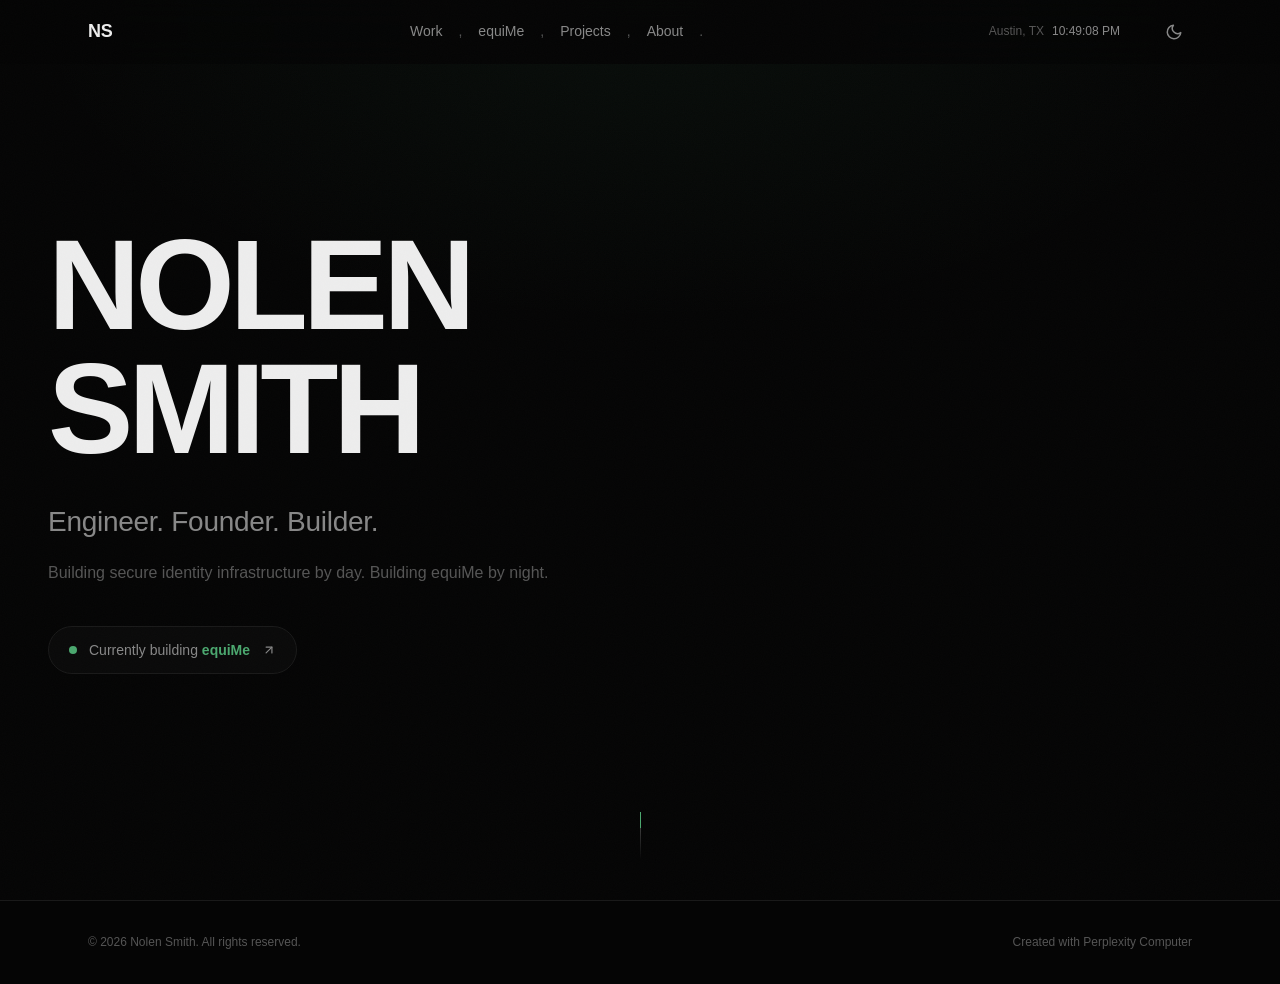
==== commit 88ef14da: "Split single-page into separate pages: index, work, equime, projects, about" ====
--- a/index.html
+++ b/index.html
@@ -77,17 +77,15 @@
 </head>
 <body>
 
-<!-- ============================================ -->
-<!-- NAVBAR                                       -->
-<!-- ============================================ -->
+<!-- NAVBAR -->
 <nav class="navbar" id="navbar">
   <div class="nav-inner">
-    <a href="#hero" class="nav-logo">NS</a>
+    <a href="index.html" class="nav-logo">NS</a>
     <div class="nav-links">
-      <a href="#work" class="nav-link">Work</a><span class="nav-comma">,</span>
-      <a href="#equime" class="nav-link">equiMe</a><span class="nav-comma">,</span>
-      <a href="#projects" class="nav-link">Projects</a><span class="nav-comma">,</span>
-      <a href="#about" class="nav-link">About</a><span class="nav-period">.</span>
+      <a href="work.html" class="nav-link">Work</a><span class="nav-comma">,</span>
+      <a href="equime.html" class="nav-link">equiMe</a><span class="nav-comma">,</span>
+      <a href="projects.html" class="nav-link">Projects</a><span class="nav-comma">,</span>
+      <a href="about.html" class="nav-link">About</a><span class="nav-period">.</span>
     </div>
     <div class="nav-right">
       <div class="nav-clock" id="navClock" title="Austin, TX local time">
@@ -103,18 +101,15 @@
       </button>
     </div>
   </div>
-  <!-- Mobile menu -->
   <div class="mobile-menu" id="mobileMenu">
-    <a href="#work" class="mobile-link">Work</a>
-    <a href="#equime" class="mobile-link">equiMe</a>
-    <a href="#projects" class="mobile-link">Projects</a>
-    <a href="#about" class="mobile-link">About</a>
+    <a href="work.html" class="mobile-link">Work</a>
+    <a href="equime.html" class="mobile-link">equiMe</a>
+    <a href="projects.html" class="mobile-link">Projects</a>
+    <a href="about.html" class="mobile-link">About</a>
   </div>
 </nav>
 
-<!-- ============================================ -->
-<!-- HERO                                         -->
-<!-- ============================================ -->
+<!-- HERO -->
 <section class="hero" id="hero">
   <div class="hero-inner">
     <div class="hero-content">
@@ -140,370 +135,7 @@
   </div>
 </section>
 
-<!-- ============================================ -->
-<!-- FEATURED WORK                                -->
-<!-- ============================================ -->
-<section class="section" id="work">
-  <div class="container">
-    <div class="section-header">
-      <h2 class="section-title reveal">Featured Work</h2>
-      <p class="section-subtitle reveal">Identity engineering and cloud infrastructure at scale.</p>
-    </div>
-
-    <div class="work-timeline">
-      <!-- Role 1 -->
-      <div class="work-card reveal">
-        <div class="work-card-header">
-          <div class="work-meta">
-            <span class="work-company">Koch Industries</span>
-            <span class="work-date">Jan 2024 - Present</span>
-          </div>
-          <h3 class="work-title">Authentication & Identity Engineer</h3>
-        </div>
-        <div class="work-card-body">
-          <ul class="work-bullets">
-            <li>Architecting enterprise SSO and leading the PingFederate to PingOne migration for thousands of users across Koch subsidiaries.</li>
-            <li>Automating cloud identity infrastructure with Terraform across AWS, Azure, and GCP. Building REST APIs and integrating AI-assisted engineering workflows.</li>
-            <li>Designing authentication flows with identity verification, context-based risk analysis, and multi-factor enforcement.</li>
-          </ul>
-          <div class="tech-tags">
-            <span class="tag">PingOne</span>
-            <span class="tag">PingFederate</span>
-            <span class="tag">Terraform</span>
-            <span class="tag">AWS</span>
-            <span class="tag">Azure</span>
-            <span class="tag">GCP</span>
-            <span class="tag">REST APIs</span>
-            <span class="tag">AI Engineering</span>
-          </div>
-        </div>
-      </div>
-
-      <!-- Role 2 -->
-      <div class="work-card reveal">
-        <div class="work-card-header">
-          <div class="work-meta">
-            <span class="work-company">Koch Industries</span>
-            <span class="work-date">Jan 2021 - Jan 2024</span>
-          </div>
-          <h3 class="work-title">Cloud Identity Analyst</h3>
-        </div>
-        <div class="work-card-body">
-          <ul class="work-bullets">
-            <li>Integrated SSO across enterprise applications using SAML, OAuth/OIDC, and WS-Fed protocols. Managed identity lifecycle with SailPoint IdentityNow.</li>
-            <li>Led the Keeper Security rollout to 2,500+ users. Built Grafana dashboards for real-time identity metrics and monitoring.</li>
-            <li>Collaborated with cross-functional teams to design scalable identity governance processes and access certification campaigns.</li>
-          </ul>
-          <div class="tech-tags">
-            <span class="tag">SAML</span>
-            <span class="tag">OAuth/OIDC</span>
-            <span class="tag">WS-Fed</span>
-            <span class="tag">SailPoint</span>
-            <span class="tag">Keeper Security</span>
-            <span class="tag">Grafana</span>
-          </div>
-        </div>
-      </div>
-
-      <!-- Role 3 -->
-      <div class="work-card reveal">
-        <div class="work-card-header">
-          <div class="work-meta">
-            <span class="work-company">Koch Industries</span>
-            <span class="work-date">May 2021 - Dec 2021</span>
-          </div>
-          <h3 class="work-title">IT / Data Science Intern</h3>
-        </div>
-        <div class="work-card-body">
-          <ul class="work-bullets">
-            <li>Built Python and Power BI dashboards for operational data visualization and executive reporting across multiple business units.</li>
-            <li>Led an intern team in the Koch Intern Challenge, building a predictive growth web app using Streamlit and Flask that earned recognition across Koch subsidiaries.</li>
-          </ul>
-          <div class="tech-tags">
-            <span class="tag">Python</span>
-            <span class="tag">Power BI</span>
-            <span class="tag">Streamlit</span>
-            <span class="tag">Flask</span>
-          </div>
-        </div>
-      </div>
-    </div>
-
-    <div class="work-cta reveal">
-      <a href="assets/Nolen_Smith_Resume.pdf" class="btn btn-outline" target="_blank" rel="noopener noreferrer">
-        <svg width="18" height="18" viewBox="0 0 24 24" fill="none" stroke="currentColor" stroke-width="2" stroke-linecap="round" stroke-linejoin="round"><path d="M21 15v4a2 2 0 0 1-2 2H5a2 2 0 0 1-2-2v-4"/><polyline points="7 10 12 15 17 10"/><line x1="12" y1="15" x2="12" y2="3"/></svg>
-        Download Resume
-      </a>
-    </div>
-  </div>
-</section>
-
-<!-- ============================================ -->
-<!-- equiMe                                       -->
-<!-- ============================================ -->
-<section class="section section-equime" id="equime">
-  <div class="container">
-    <div class="equime-header reveal">
-      <span class="equime-label">Founder & CEO  //  Jul 2025 - Present</span>
-      <h2 class="equime-title">equiMe</h2>
-      <p class="equime-motto">Invest Human.</p>
-    </div>
-
-    <div class="equime-grid">
-      <div class="equime-description reveal">
-        <p class="equime-text">A blockchain-based personal tokenization platform built on the Avalanche C-Chain. Letting athletes, creators, and entrepreneurs tokenize their personal brands.</p>
-        <p class="equime-market">Targeting the $1B+ NIL market and the $500B+ creator economy.</p>
-
-        <div class="tech-tags equime-tags">
-          <span class="tag tag-equime">React</span>
-          <span class="tag tag-equime">TypeScript</span>
-          <span class="tag tag-equime">Go</span>
-          <span class="tag tag-equime">Solidity</span>
-          <span class="tag tag-equime">AWS</span>
-          <span class="tag tag-equime">Terraform</span>
-          <span class="tag tag-equime">PostgreSQL</span>
-        </div>
-      </div>
-
-      <div class="equime-highlights reveal">
-        <div class="highlight-card">
-          <div class="highlight-icon">
-            <svg width="20" height="20" viewBox="0 0 24 24" fill="none" stroke="currentColor" stroke-width="2" stroke-linecap="round" stroke-linejoin="round"><rect x="2" y="7" width="20" height="14" rx="2" ry="2"/><path d="M16 21V5a2 2 0 0 0-2-2h-4a2 2 0 0 0-2 2v16"/></svg>
-          </div>
-          <p>Designed smart contracts and backend infrastructure from the ground up.</p>
-        </div>
-        <div class="highlight-card">
-          <div class="highlight-icon">
-            <svg width="20" height="20" viewBox="0 0 24 24" fill="none" stroke="currentColor" stroke-width="2" stroke-linecap="round" stroke-linejoin="round"><path d="M12 22s8-4 8-10V5l-8-3-8 3v7c0 6 8 10 8 10z"/></svg>
-          </div>
-          <p>Built secured CI/CD pipelines with Snyk vulnerability scanning.</p>
-        </div>
-        <div class="highlight-card">
-          <div class="highlight-icon">
-            <svg width="20" height="20" viewBox="0 0 24 24" fill="none" stroke="currentColor" stroke-width="2" stroke-linecap="round" stroke-linejoin="round"><polyline points="16 18 22 12 16 6"/><polyline points="8 6 2 12 8 18"/></svg>
-          </div>
-          <p>Full-stack development: Go/Python/Flask backend, React/TypeScript frontend.</p>
-        </div>
-        <div class="highlight-card">
-          <div class="highlight-icon">
-            <svg width="20" height="20" viewBox="0 0 24 24" fill="none" stroke="currentColor" stroke-width="2" stroke-linecap="round" stroke-linejoin="round"><line x1="12" y1="1" x2="12" y2="23"/><path d="M17 5H9.5a3.5 3.5 0 0 0 0 7h5a3.5 3.5 0 0 1 0 7H6"/></svg>
-          </div>
-          <p>Targeting the $1B+ NIL market and the $500B+ creator economy.</p>
-        </div>
-      </div>
-    </div>
-
-    <div class="equime-cta reveal">
-      <a href="https://equime.net" target="_blank" rel="noopener noreferrer" class="btn btn-equime">
-        Learn more at equime.net
-        <svg width="16" height="16" viewBox="0 0 24 24" fill="none" stroke="currentColor" stroke-width="2" stroke-linecap="round" stroke-linejoin="round"><line x1="7" y1="17" x2="17" y2="7"/><polyline points="7 7 17 7 17 17"/></svg>
-      </a>
-    </div>
-  </div>
-</section>
-
-<!-- ============================================ -->
-<!-- OTHER PROJECTS                               -->
-<!-- ============================================ -->
-<section class="section" id="projects">
-  <div class="container">
-    <div class="section-header">
-      <h2 class="section-title reveal">Other Projects</h2>
-    </div>
-
-    <div class="projects-grid">
-      <a href="https://github.com/nolen4242/fantasy-baseball-draft-helper" target="_blank" rel="noopener noreferrer" class="project-card reveal">
-        <div class="project-card-inner">
-          <div class="project-icon">
-            <svg width="24" height="24" viewBox="0 0 24 24" fill="none" stroke="currentColor" stroke-width="1.5" stroke-linecap="round" stroke-linejoin="round"><circle cx="12" cy="12" r="10"/><path d="M2 12h20"/><path d="M12 2a15.3 15.3 0 0 1 4 10 15.3 15.3 0 0 1-4 10 15.3 15.3 0 0 1-4-10 15.3 15.3 0 0 1 4-10z"/></svg>
-          </div>
-          <h3 class="project-name">Fantasy Baseball Draft Assistant</h3>
-          <p class="project-desc">AI-powered draft helper for the Bob Uecker Imaginary Baseball League. Weighted recommendation engine using position scarcity, team needs, and projected value.</p>
-          <div class="tech-tags">
-            <span class="tag">Python</span>
-            <span class="tag">Flask</span>
-            <span class="tag">scikit-learn</span>
-            <span class="tag">AI/ML</span>
-          </div>
-          <span class="project-link-indicator">
-            View on GitHub
-            <svg width="14" height="14" viewBox="0 0 24 24" fill="none" stroke="currentColor" stroke-width="2" stroke-linecap="round" stroke-linejoin="round"><line x1="7" y1="17" x2="17" y2="7"/><polyline points="7 7 17 7 17 17"/></svg>
-          </span>
-        </div>
-      </a>
-
-      <div class="project-card reveal">
-        <div class="project-card-inner">
-          <div class="project-icon">
-            <svg width="24" height="24" viewBox="0 0 24 24" fill="none" stroke="currentColor" stroke-width="1.5" stroke-linecap="round" stroke-linejoin="round"><path d="M22 12h-4l-3 9L9 3l-3 9H2"/></svg>
-          </div>
-          <h3 class="project-name">Koch Intern Challenge</h3>
-          <p class="project-desc">Led intern team to build a predictive growth web app for the Annual Koch Intern Challenge Case Study. Recognized across Koch subsidiaries.</p>
-          <div class="tech-tags">
-            <span class="tag">Python</span>
-            <span class="tag">Streamlit</span>
-            <span class="tag">Flask</span>
-          </div>
-        </div>
-      </div>
-
-      <div class="project-card reveal">
-        <div class="project-card-inner">
-          <div class="project-icon">
-            <svg width="24" height="24" viewBox="0 0 24 24" fill="none" stroke="currentColor" stroke-width="1.5" stroke-linecap="round" stroke-linejoin="round"><path d="M12 22s8-4 8-10V5l-8-3-8 3v7c0 6 8 10 8 10z"/></svg>
-          </div>
-          <h3 class="project-name">PingOne SSO Migration</h3>
-          <p class="project-desc">Led enterprise-scale migration from PingFederate to PingOne SaaS with identity verification and context-based risk analysis.</p>
-          <div class="tech-tags">
-            <span class="tag">PingOne</span>
-            <span class="tag">SSO</span>
-            <span class="tag">MFA</span>
-          </div>
-        </div>
-      </div>
-
-      <div class="project-card reveal">
-        <div class="project-card-inner">
-          <div class="project-icon">
-            <svg width="24" height="24" viewBox="0 0 24 24" fill="none" stroke="currentColor" stroke-width="1.5" stroke-linecap="round" stroke-linejoin="round"><rect x="4" y="4" width="16" height="16" rx="2"/><rect x="9" y="9" width="6" height="6"/><line x1="9" y1="1" x2="9" y2="4"/><line x1="15" y1="1" x2="15" y2="4"/><line x1="9" y1="20" x2="9" y2="23"/><line x1="15" y1="20" x2="15" y2="23"/><line x1="20" y1="9" x2="23" y2="9"/><line x1="20" y1="14" x2="23" y2="14"/><line x1="1" y1="9" x2="4" y2="9"/><line x1="1" y1="14" x2="4" y2="14"/></svg>
-          </div>
-          <h3 class="project-name">Identity Automation Pipelines</h3>
-          <p class="project-desc">Automated cloud identity infrastructure across AWS, Azure, and GCP using Terraform, REST APIs, and Python.</p>
-          <div class="tech-tags">
-            <span class="tag">Terraform</span>
-            <span class="tag">Python</span>
-            <span class="tag">CI/CD</span>
-          </div>
-        </div>
-      </div>
-    </div>
-  </div>
-</section>
-
-<!-- ============================================ -->
-<!-- ABOUT                                        -->
-<!-- ============================================ -->
-<section class="section section-about" id="about">
-  <div class="container">
-    <div class="section-header">
-      <h2 class="section-title reveal">About</h2>
-    </div>
-
-    <div class="about-grid">
-      <div class="about-bio reveal">
-        <p>I'm an identity engineer at Koch Industries and the founder of equiMe. I spend my days designing enterprise authentication systems that protect millions of users. I spend my nights building a platform that lets people invest in each other.</p>
-        <p>I graduated early from Missouri State University with a double major in IT Infrastructure and Cybersecurity. I've been on Dean's List every semester. I've led teams, won scholarships, and served in student government.</p>
-        <p>Based in Austin, TX. Always building.</p>
-      </div>
-
-      <div class="about-info">
-        <div class="info-card reveal">
-          <div class="info-card-label">Education</div>
-          <div class="info-card-value">B.S. Double Major</div>
-          <div class="info-card-detail">IT Infrastructure & Cybersecurity</div>
-          <div class="info-card-detail">Missouri State University, Dec 2021</div>
-        </div>
-
-        <div class="info-card reveal">
-          <div class="info-card-label">Location</div>
-          <div class="info-card-value">Austin, TX</div>
-        </div>
-
-        <div class="info-card reveal">
-          <div class="info-card-label">Accomplishments</div>
-          <div class="info-card-detail">Inclusive Excellence Scholarship</div>
-          <div class="info-card-detail">Koch Discovery Scholarship</div>
-          <div class="info-card-detail">Clifford Wilke Scholarship</div>
-          <div class="info-card-detail">Austin Baseball Commission</div>
-          <div class="info-card-detail">Emerging Leaders Program</div>
-          <div class="info-card-detail">Sigma Pi Fraternity, Pledge Class President</div>
-        </div>
-      </div>
-    </div>
-
-    <!-- Skills -->
-    <div class="skills-section reveal">
-      <h3 class="skills-title">Skills & Tools</h3>
-      <div class="skills-cloud">
-        <div class="skill-group">
-          <span class="skill-group-label">Identity & Access</span>
-          <div class="skill-tags">
-            <span class="skill-tag">PingFederate</span>
-            <span class="skill-tag">PingOne</span>
-            <span class="skill-tag">SailPoint</span>
-            <span class="skill-tag">SAML</span>
-            <span class="skill-tag">OAuth/OIDC</span>
-            <span class="skill-tag">Azure AD</span>
-            <span class="skill-tag">SCIM</span>
-            <span class="skill-tag">MFA</span>
-          </div>
-        </div>
-        <div class="skill-group">
-          <span class="skill-group-label">Languages</span>
-          <div class="skill-tags">
-            <span class="skill-tag">Python</span>
-            <span class="skill-tag">Go</span>
-            <span class="skill-tag">Java</span>
-            <span class="skill-tag">C#</span>
-            <span class="skill-tag">JavaScript</span>
-            <span class="skill-tag">TypeScript</span>
-          </div>
-        </div>
-        <div class="skill-group">
-          <span class="skill-group-label">Cloud</span>
-          <div class="skill-tags">
-            <span class="skill-tag">AWS</span>
-            <span class="skill-tag">Azure</span>
-            <span class="skill-tag">GCP</span>
-            <span class="skill-tag">Terraform</span>
-            <span class="skill-tag">CI/CD</span>
-          </div>
-        </div>
-        <div class="skill-group">
-          <span class="skill-group-label">Tools</span>
-          <div class="skill-tags">
-            <span class="skill-tag">Postman</span>
-            <span class="skill-tag">Grafana</span>
-            <span class="skill-tag">Power BI</span>
-            <span class="skill-tag">VS Code</span>
-            <span class="skill-tag">Cursor</span>
-          </div>
-        </div>
-        <div class="skill-group">
-          <span class="skill-group-label">Blockchain</span>
-          <div class="skill-tags">
-            <span class="skill-tag">Solidity</span>
-            <span class="skill-tag">Smart Contracts</span>
-            <span class="skill-tag">Web3</span>
-          </div>
-        </div>
-      </div>
-    </div>
-
-    <!-- Contact -->
-    <div class="contact-section reveal">
-      <h3 class="contact-title">Get in Touch</h3>
-      <div class="contact-links">
-        <a href="mailto:nolen4242@gmail.com" class="contact-pill">
-          <svg width="18" height="18" viewBox="0 0 24 24" fill="none" stroke="currentColor" stroke-width="2" stroke-linecap="round" stroke-linejoin="round"><path d="M4 4h16c1.1 0 2 .9 2 2v12c0 1.1-.9 2-2 2H4c-1.1 0-2-.9-2-2V6c0-1.1.9-2 2-2z"/><polyline points="22,6 12,13 2,6"/></svg>
-          nolen4242@gmail.com
-        </a>
-        <a href="https://github.com/nolen4242" target="_blank" rel="noopener noreferrer" class="contact-pill">
-          <svg width="18" height="18" viewBox="0 0 24 24" fill="currentColor"><path d="M12 0c-6.626 0-12 5.373-12 12 0 5.302 3.438 9.8 8.207 11.387.599.111.793-.261.793-.577v-2.234c-3.338.726-4.033-1.416-4.033-1.416-.546-1.387-1.333-1.756-1.333-1.756-1.089-.745.083-.729.083-.729 1.205.084 1.839 1.237 1.839 1.237 1.07 1.834 2.807 1.304 3.492.997.107-.775.418-1.305.762-1.604-2.665-.305-5.467-1.334-5.467-5.931 0-1.311.469-2.381 1.236-3.221-.124-.303-.535-1.524.117-3.176 0 0 1.008-.322 3.301 1.23.957-.266 1.983-.399 3.003-.404 1.02.005 2.047.138 3.006.404 2.291-1.552 3.297-1.23 3.297-1.23.653 1.653.242 2.874.118 3.176.77.84 1.235 1.911 1.235 3.221 0 4.609-2.807 5.624-5.479 5.921.43.372.823 1.102.823 2.222v3.293c0 .319.192.694.801.576 4.765-1.589 8.199-6.086 8.199-11.386 0-6.627-5.373-12-12-12z"/></svg>
-          github.com/nolen4242
-        </a>
-        <a href="https://www.linkedin.com/in/nolen-ray-smith" target="_blank" rel="noopener noreferrer" class="contact-pill">
-          <svg width="18" height="18" viewBox="0 0 24 24" fill="currentColor"><path d="M20.447 20.452h-3.554v-5.569c0-1.328-.027-3.037-1.852-3.037-1.853 0-2.136 1.445-2.136 2.939v5.667H9.351V9h3.414v1.561h.046c.477-.9 1.637-1.85 3.37-1.85 3.601 0 4.267 2.37 4.267 5.455v6.286zM5.337 7.433c-1.144 0-2.063-.926-2.063-2.065 0-1.138.92-2.063 2.063-2.063 1.14 0 2.064.925 2.064 2.063 0 1.139-.925 2.065-2.064 2.065zm1.782 13.019H3.555V9h3.564v11.452zM22.225 0H1.771C.792 0 0 .774 0 1.729v20.542C0 23.227.792 24 1.771 24h20.451C23.2 24 24 23.227 24 22.271V1.729C24 .774 23.2 0 22.222 0h.003z"/></svg>
-          linkedin.com/in/nolen-ray-smith
-        </a>
-      </div>
-    </div>
-  </div>
-</section>
-
-<!-- ============================================ -->
-<!-- FOOTER                                       -->
-<!-- ============================================ -->
+<!-- FOOTER -->
 <footer class="footer">
   <div class="container footer-inner">
     <p class="footer-copy">&copy; 2026 Nolen Smith. All rights reserved.</p>
--- a/style.css
+++ b/style.css
@@ -153,6 +153,12 @@
   position: relative;
 }
 
+/* Page-level sections need top padding to clear fixed nav */
+.section-page {
+  padding-top: calc(var(--nav-height) + clamp(48px, 6vw, 96px));
+  min-height: calc(100vh - 80px);
+}
+
 .section-header {
   margin-bottom: var(--space-16);
 }
@@ -235,8 +241,12 @@
               background var(--transition-interactive);
 }
 
+.nav-link:hover,
+.nav-link.active {
+  color: var(--color-text);
+}
+
 .nav-link:hover {
-  color: var(--color-text);
   background: var(--color-surface-2);
 }
 
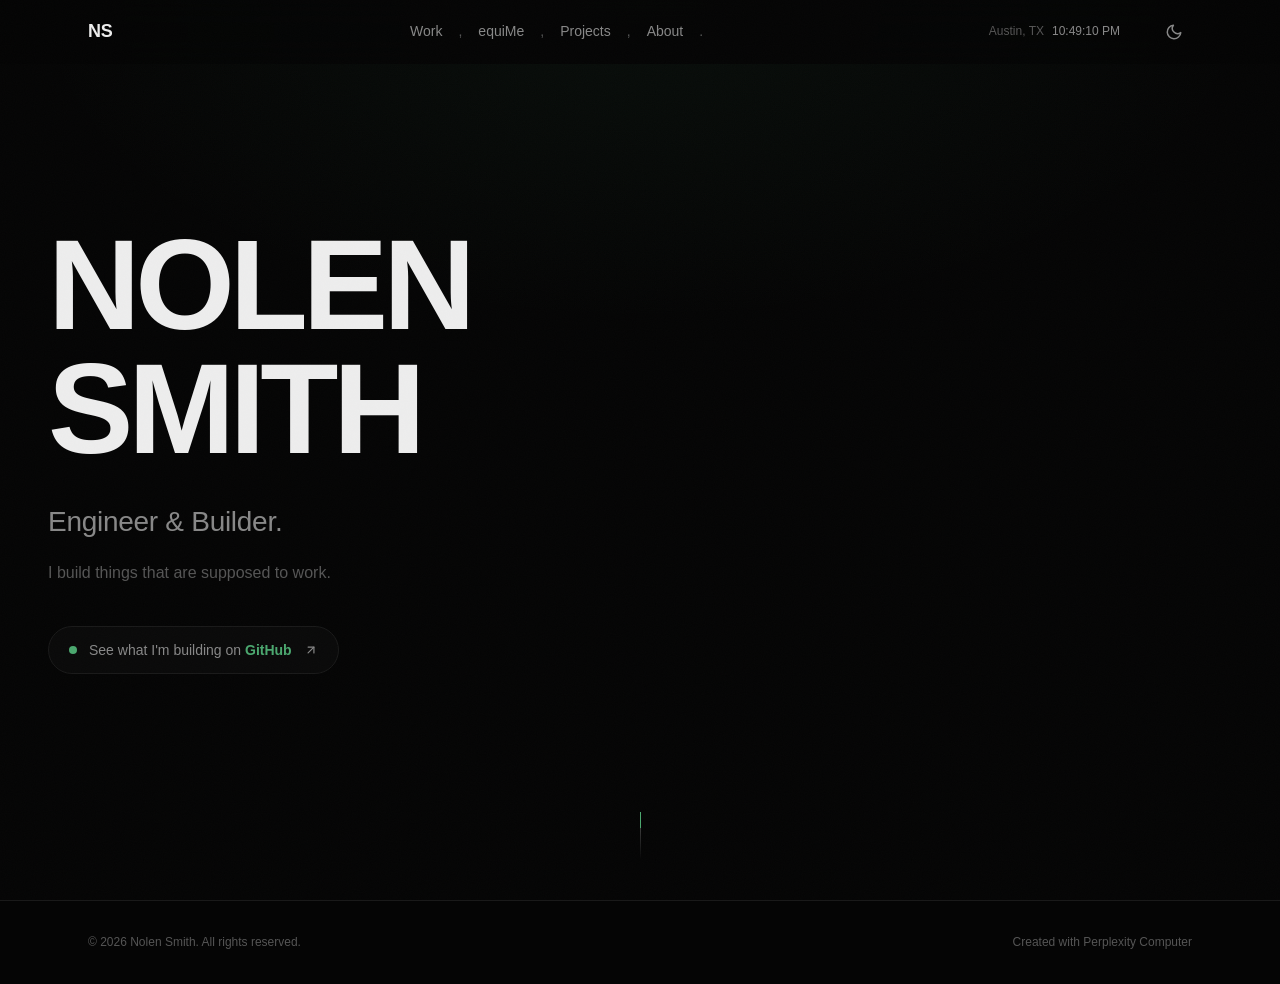
==== commit b19c4e8b: "Update hero: simplify subtitle, tagline, swap equiMe badge for GitHub link" ====
--- a/index.html
+++ b/index.html
@@ -18,21 +18,21 @@
 
 <meta charset="UTF-8">
 <meta name="viewport" content="width=device-width, initial-scale=1.0">
-<title>Nolen Smith | Engineer. Founder. Builder.</title>
+<title>Nolen Smith | Engineer & Builder</title>
 <meta name="description" content="Nolen Smith is an Authentication & Identity Engineer at Koch Industries and the Founder & CEO of equiMe. Building secure identity infrastructure and blockchain-based personal tokenization.">
 <meta name="keywords" content="Nolen Smith, identity engineer, equiMe, Koch Industries, authentication, SSO, blockchain, Avalanche">
 
 <!-- Open Graph -->
 <meta property="og:type" content="website">
-<meta property="og:title" content="Nolen Smith | Engineer. Founder. Builder.">
-<meta property="og:description" content="Authentication & Identity Engineer at Koch Industries. Founder & CEO of equiMe. Building secure identity infrastructure by day. Building a personal tokenization platform by night.">
+<meta property="og:title" content="Nolen Smith | Engineer & Builder">
+<meta property="og:description" content="Authentication & Identity Engineer at Koch Industries. I build things that are supposed to work.">
 <meta property="og:url" content="https://nolensmith.com">
 <meta property="og:site_name" content="Nolen Smith">
 
 <!-- Twitter Card -->
 <meta name="twitter:card" content="summary_large_image">
-<meta name="twitter:title" content="Nolen Smith | Engineer. Founder. Builder.">
-<meta name="twitter:description" content="Authentication & Identity Engineer at Koch Industries. Founder & CEO of equiMe.">
+<meta name="twitter:title" content="Nolen Smith | Engineer & Builder">
+<meta name="twitter:description" content="Authentication & Identity Engineer at Koch Industries. I build things that are supposed to work.">
 
 <!-- Fonts -->
 <link href="https://api.fontshare.com/v2/css?f[]=clash-display@400,500,600,700&f[]=satoshi@300,400,500,700&display=swap" rel="stylesheet">
@@ -121,12 +121,12 @@
           <span class="letter" style="--i:5">S</span><span class="letter" style="--i:6">M</span><span class="letter" style="--i:7">I</span><span class="letter" style="--i:8">T</span><span class="letter" style="--i:9">H</span>
         </span>
       </h1>
-      <p class="hero-subtitle anim-fade" style="--delay: 0.8s">Engineer. Founder. Builder.</p>
-      <p class="hero-tagline anim-fade" style="--delay: 1.0s">Building secure identity infrastructure by day. Building equiMe by night.</p>
+      <p class="hero-subtitle anim-fade" style="--delay: 0.8s">Engineer & Builder.</p>
+      <p class="hero-tagline anim-fade" style="--delay: 1.0s">I build things that are supposed to work.</p>
     </div>
-    <a href="https://equime.net" target="_blank" rel="noopener noreferrer" class="hero-badge anim-fade" style="--delay: 1.2s">
+    <a href="https://github.com/nolen4242" target="_blank" rel="noopener noreferrer" class="hero-badge anim-fade" style="--delay: 1.2s">
       <span class="badge-pulse"></span>
-      <span class="badge-text">Currently building <strong>equiMe</strong></span>
+      <span class="badge-text">See what I'm building on <strong>GitHub</strong></span>
       <svg width="14" height="14" viewBox="0 0 24 24" fill="none" stroke="currentColor" stroke-width="2" stroke-linecap="round" stroke-linejoin="round"><line x1="7" y1="17" x2="17" y2="7"/><polyline points="7 7 17 7 17 17"/></svg>
     </a>
   </div>
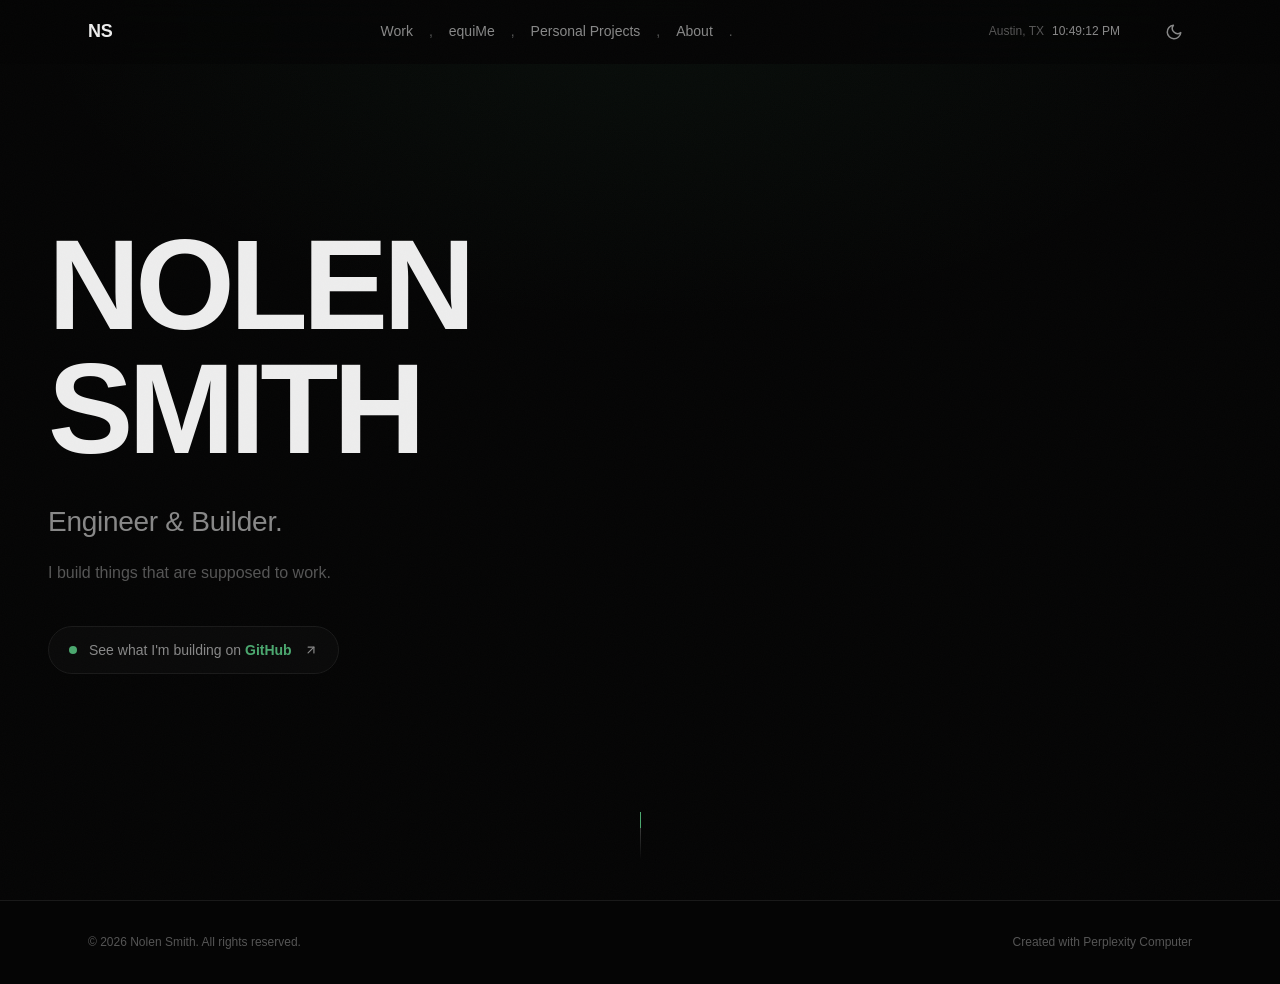
==== commit 25305b68: "Rename Projects tab to Personal Projects across all pages" ====
--- a/index.html
+++ b/index.html
@@ -84,7 +84,7 @@
     <div class="nav-links">
       <a href="work.html" class="nav-link">Work</a><span class="nav-comma">,</span>
       <a href="equime.html" class="nav-link">equiMe</a><span class="nav-comma">,</span>
-      <a href="projects.html" class="nav-link">Projects</a><span class="nav-comma">,</span>
+      <a href="projects.html" class="nav-link">Personal Projects</a><span class="nav-comma">,</span>
       <a href="about.html" class="nav-link">About</a><span class="nav-period">.</span>
     </div>
     <div class="nav-right">
@@ -104,7 +104,7 @@
   <div class="mobile-menu" id="mobileMenu">
     <a href="work.html" class="mobile-link">Work</a>
     <a href="equime.html" class="mobile-link">equiMe</a>
-    <a href="projects.html" class="mobile-link">Projects</a>
+    <a href="projects.html" class="mobile-link">Personal Projects</a>
     <a href="about.html" class="mobile-link">About</a>
   </div>
 </nav>
--- a/style.css
+++ b/style.css
@@ -690,6 +690,28 @@
   text-align: center;
 }
 
+.work-inline-link {
+  color: var(--color-primary);
+  text-decoration: underline;
+  text-underline-offset: 3px;
+  text-decoration-color: rgba(75, 168, 111, 0.4);
+  transition: text-decoration-color var(--transition-interactive);
+}
+
+.work-inline-link:hover {
+  text-decoration-color: var(--color-primary);
+}
+
+.work-projects-role {
+  font-family: var(--font-display);
+  font-size: var(--text-xl);
+  font-weight: 600;
+  letter-spacing: -0.02em;
+  color: var(--color-text-muted);
+  margin-bottom: var(--space-8);
+  margin-top: var(--space-12);
+}
+
 /* Buttons */
 .btn {
   display: inline-flex;
@@ -857,8 +879,25 @@
   line-height: 1.55;
 }
 
+.equime-inline-link {
+  color: var(--color-primary);
+  font-weight: 500;
+  text-decoration: underline;
+  text-underline-offset: 3px;
+  text-decoration-color: rgba(75, 168, 111, 0.4);
+  transition: text-decoration-color var(--transition-interactive);
+}
+
+.equime-inline-link:hover {
+  text-decoration-color: var(--color-primary);
+}
+
 .equime-cta {
   text-align: center;
+  display: flex;
+  justify-content: center;
+  flex-wrap: wrap;
+  gap: var(--space-3);
 }
 
 @media (max-width: 768px) {
